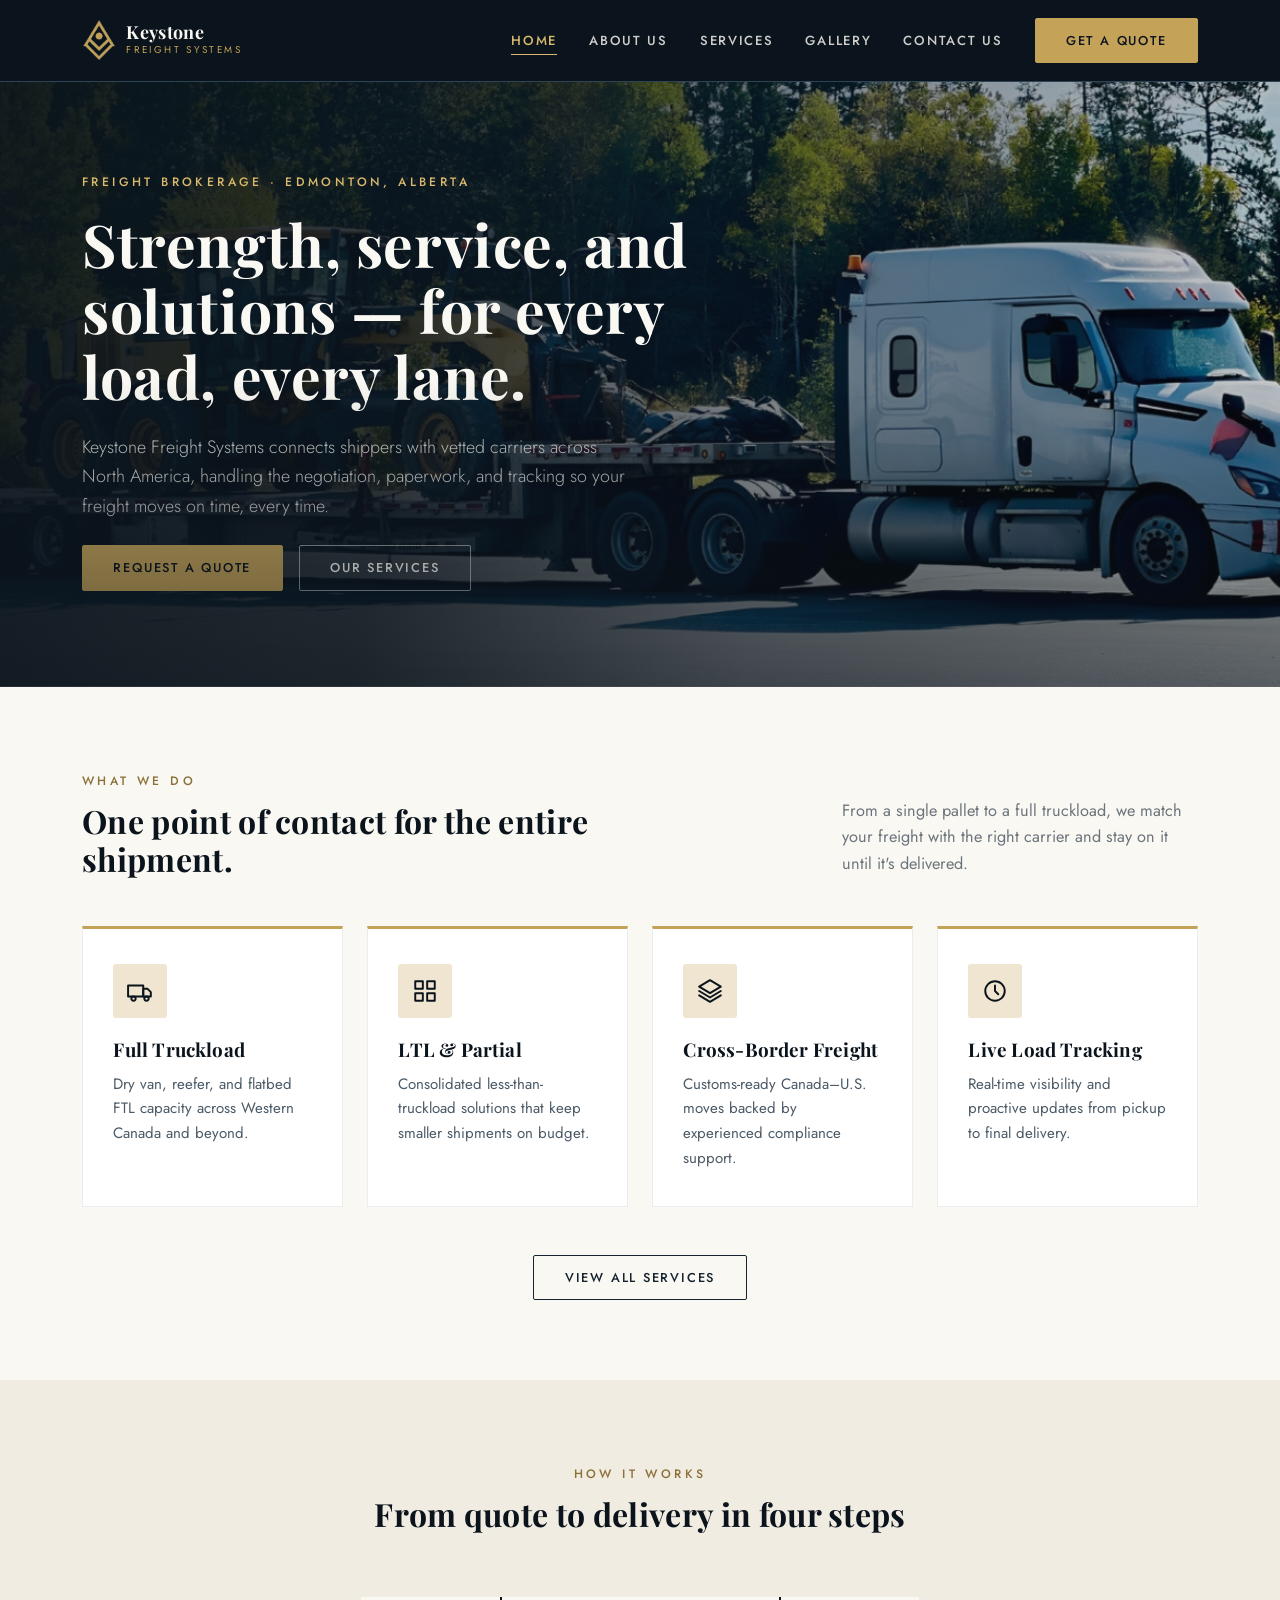
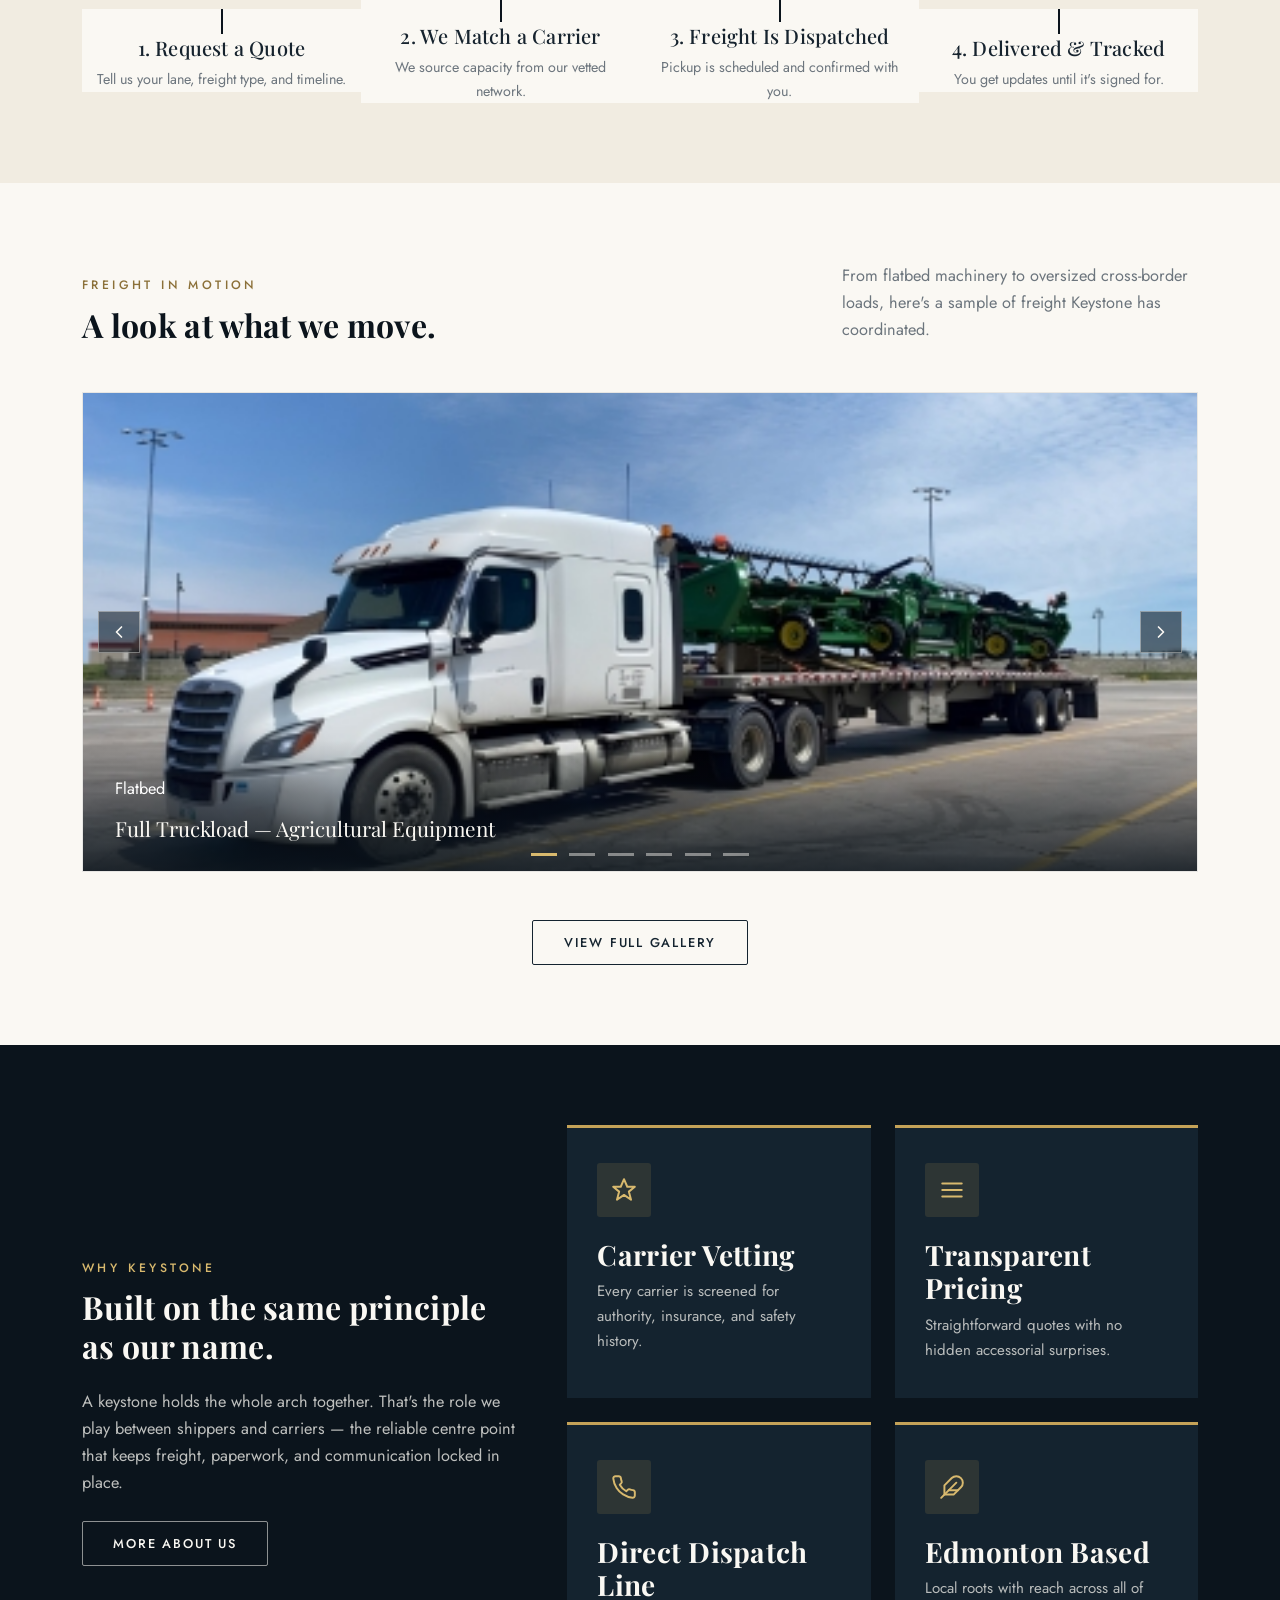
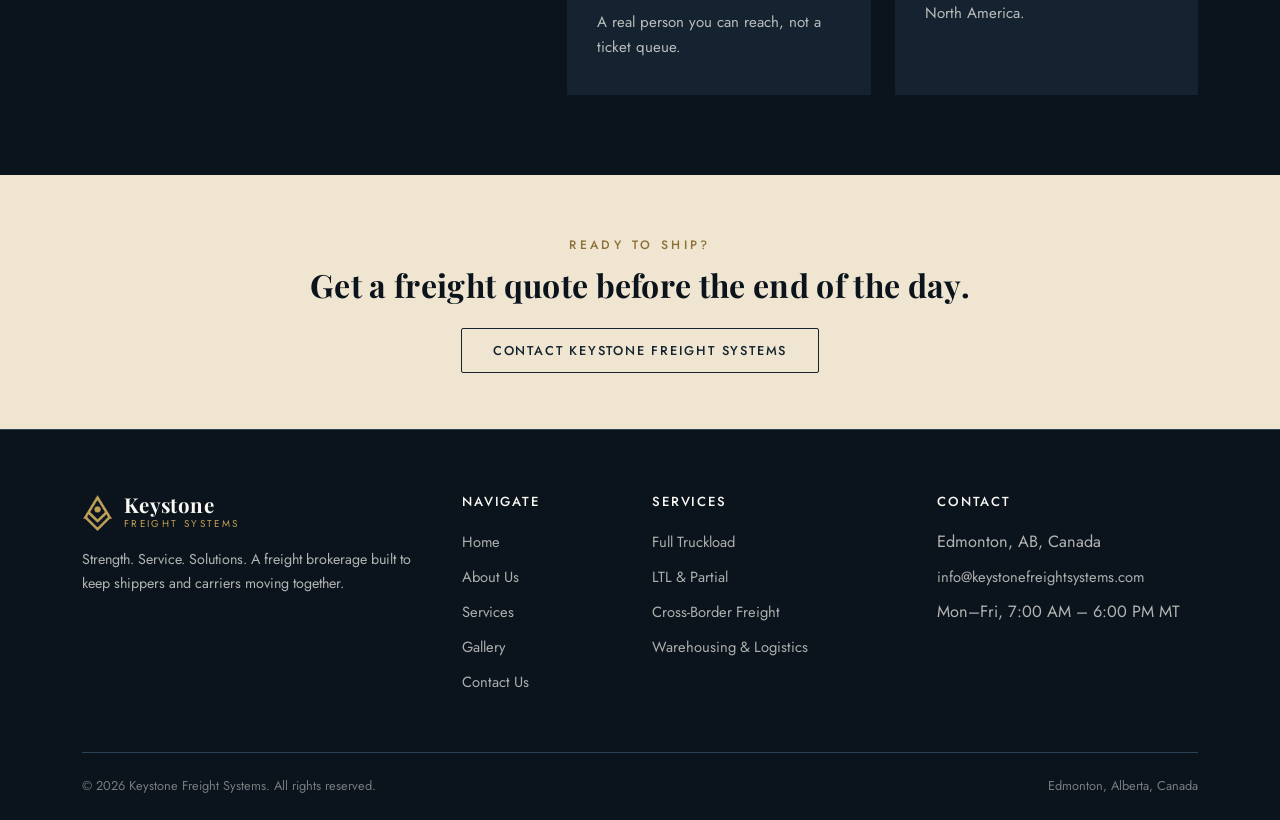
==== index.html @ e7c113f8 "Add files via upload" ====
<!DOCTYPE html>
<html lang="en">
<head>
<meta charset="UTF-8">
<meta name="viewport" content="width=device-width, initial-scale=1.0">
<title>Keystone Freight Systems | Freight Brokerage — Edmonton, AB</title>
<meta name="description" content="Keystone Freight Systems is a full-service freight brokerage based in Edmonton, AB — strength, service, and solutions for shippers and carriers across North America.">
<link rel="icon" type="image/png" href="assets/logo-mark.png">
<link rel="preconnect" href="https://fonts.googleapis.com">
<link href="https://fonts.googleapis.com/css2?family=Playfair+Display:wght@600;700;800&family=Jost:wght@400;500;600&display=swap" rel="stylesheet">
<link href="https://cdn.jsdelivr.net/npm/bootstrap@5.3.3/dist/css/bootstrap.min.css" rel="stylesheet">
<link href="css/style.css" rel="stylesheet">
</head>
<body>

<!-- NAVBAR -->
<nav class="navbar navbar-expand-lg kfs-navbar fixed-top">
  <div class="container">
    <a class="navbar-brand" href="index.html">
      <img src="assets/logo-mark.png" alt="Keystone Freight Systems logo">
      <span>
        <span class="kfs-brand-word d-block">Keystone</span>
        <span class="kfs-brand-sub">Freight Systems</span>
      </span>
    </a>
    <button class="navbar-toggler" type="button" data-bs-toggle="collapse" data-bs-target="#kfsNav" aria-controls="kfsNav" aria-expanded="false" aria-label="Toggle navigation">
      <span class="navbar-toggler-icon"></span>
    </button>
    <div class="collapse navbar-collapse" id="kfsNav">
      <ul class="navbar-nav ms-auto align-items-lg-center">
        <li class="nav-item"><a class="nav-link active" href="index.html">Home</a></li>
        <li class="nav-item"><a class="nav-link" href="about.html">About Us</a></li>
        <li class="nav-item"><a class="nav-link" href="services.html">Services</a></li>
        <li class="nav-item"><a class="nav-link" href="gallery.html">Gallery</a></li>
        <li class="nav-item"><a class="nav-link" href="contact.html">Contact Us</a></li>
        <li class="nav-item ms-lg-3 mt-3 mt-lg-0">
          <a class="btn btn-gold btn-sm" href="contact.html">Get A Quote</a>
        </li>
      </ul>
    </div>
  </div>
</nav>

<!-- HERO -->
<header class="home-hero">
  <div class="container position-relative">
    <div class="row">
      <div class="col-lg-7">
        <span class="eyebrow on-dark">Freight Brokerage · Edmonton, Alberta</span>
        <h1 class="mt-3 mb-4">Strength, service, and solutions&nbsp;— for every load, every lane.</h1>
        <p class="lead mb-4">Keystone Freight Systems connects shippers with vetted carriers across North America, handling the negotiation, paperwork, and tracking so your freight moves on time, every time.</p>
        <div class="d-flex flex-wrap gap-3">
          <a href="contact.html" class="btn btn-gold">Request A Quote</a>
          <a href="services.html" class="btn btn-outline-cream">Our Services</a>
        </div>
      </div>
    </div>
  </div>
</header>

<!-- ROUTE / TRUST STRIP 
<section class="bg-navy section-tight pb-5">
  <div class="container">
    <div class="route-line flex-wrap flex-md-nowrap reveal">
      <div class="route-node">
        <span class="diamond"></span>
        <div class="stat-num">Licensed</div>
        <div class="stat-label">&amp; Bonded Broker</div>
      </div>
      <div class="route-node">
        <span class="diamond"></span>
        <div class="stat-num">24/7</div>
        <div class="stat-label">Dispatch Support</div>
      </div>
      <div class="route-node">
        <span class="diamond"></span>
        <div class="stat-num">Cross-Border</div>
        <div class="stat-label">Canada &amp; U.S. Lanes</div>
      </div>
      <div class="route-node">
        <span class="diamond"></span>
        <div class="stat-num">Vetted</div>
        <div class="stat-label">Carrier Network</div>
      </div>
    </div>
  </div>
</section>

<!-- WHAT WE DO -->
<section>
  <div class="container">
    <div class="row justify-content-between align-items-end mb-5 reveal">
      <div class="col-lg-7">
        <span class="eyebrow">What We Do</span>
        <h2 class="mt-2 mb-0">One point of contact for the entire shipment.</h2>
      </div>
      <div class="col-lg-4 mt-4 mt-lg-0">
        <p class="text-secondary mb-0">From a single pallet to a full truckload, we match your freight with the right carrier and stay on it until it's delivered.</p>
      </div>
    </div>
    <div class="row g-4 reveal">
      <div class="col-md-6 col-lg-3">
        <div class="kfs-card">
          <div class="icon-wrap">
            <svg viewBox="0 0 24 24" fill="none" stroke-width="1.8" stroke-linecap="round" stroke-linejoin="round"><rect x="1" y="7" width="14" height="10"/><path d="M15 10h4l3 3v4h-7z"/><circle cx="6" cy="19" r="2"/><circle cx="18" cy="19" r="2"/></svg>
          </div>
          <h3>Full Truckload</h3>
          <p>Dry van, reefer, and flatbed FTL capacity across Western Canada and beyond.</p>
        </div>
      </div>
      <div class="col-md-6 col-lg-3">
        <div class="kfs-card">
          <div class="icon-wrap">
            <svg viewBox="0 0 24 24" fill="none" stroke-width="1.8" stroke-linecap="round" stroke-linejoin="round"><rect x="3" y="3" width="7" height="7"/><rect x="14" y="3" width="7" height="7"/><rect x="3" y="14" width="7" height="7"/><rect x="14" y="14" width="7" height="7"/></svg>
          </div>
          <h3>LTL &amp; Partial</h3>
          <p>Consolidated less-than-truckload solutions that keep smaller shipments on budget.</p>
        </div>
      </div>
      <div class="col-md-6 col-lg-3">
        <div class="kfs-card">
          <div class="icon-wrap">
            <svg viewBox="0 0 24 24" fill="none" stroke-width="1.8" stroke-linecap="round" stroke-linejoin="round"><path d="M12 2 L2 8 L12 14 L22 8 Z"/><path d="M2 16 L12 22 L22 16"/><path d="M2 12 L12 18 L22 12"/></svg>
          </div>
          <h3>Cross-Border Freight</h3>
          <p>Customs-ready Canada–U.S. moves backed by experienced compliance support.</p>
        </div>
      </div>
      <div class="col-md-6 col-lg-3">
        <div class="kfs-card">
          <div class="icon-wrap">
            <svg viewBox="0 0 24 24" fill="none" stroke-width="1.8" stroke-linecap="round" stroke-linejoin="round"><circle cx="12" cy="12" r="9"/><path d="M12 7v5l3 3"/></svg>
          </div>
          <h3>Live Load Tracking</h3>
          <p>Real-time visibility and proactive updates from pickup to final delivery.</p>
        </div>
      </div>
    </div>
    <div class="text-center mt-5">
      <a href="services.html" class="btn btn-outline-navy">View All Services</a>
    </div>
  </div>
</section>

<!-- HOW IT WORKS -->
<section class="bg-cream-dim">
  <div class="container">
    <div class="text-center mb-5 reveal">
      <span class="eyebrow">How It Works</span>
      <h2 class="mt-2">From quote to delivery in four steps</h2>
    </div>
    <div class="row g-5 g-lg-3 text-center route-line reveal">
      <div class="col-md-3 route-node">
        <span class="diamond"></span>
        <h3 class="h5">1. Request a Quote</h3>
        <p class="text-secondary small mb-0">Tell us your lane, freight type, and timeline.</p>
      </div>
      <div class="col-md-3 route-node">
        <span class="diamond"></span>
        <h3 class="h5">2. We Match a Carrier</h3>
        <p class="text-secondary small mb-0">We source capacity from our vetted network.</p>
      </div>
      <div class="col-md-3 route-node">
        <span class="diamond"></span>
        <h3 class="h5">3. Freight Is Dispatched</h3>
        <p class="text-secondary small mb-0">Pickup is scheduled and confirmed with you.</p>
      </div>
      <div class="col-md-3 route-node">
        <span class="diamond"></span>
        <h3 class="h5">4. Delivered &amp; Tracked</h3>
        <p class="text-secondary small mb-0">You get updates until it's signed for.</p>
      </div>
    </div>
  </div>
</section>

<!-- FREIGHT IN MOTION (GALLERY SLIDER) -->
<section>
  <div class="container">
    <div class="row justify-content-between align-items-end mb-5 reveal">
      <div class="col-lg-7">
        <span class="eyebrow">Freight In Motion</span>
        <h2 class="mt-2 mb-0">A look at what we move.</h2>
      </div>
      <div class="col-lg-4 mt-4 mt-lg-0">
        <p class="text-secondary mb-0">From flatbed machinery to oversized cross-border loads, here's a sample of freight Keystone has coordinated.</p>
      </div>
    </div>

    <div id="homeSlider" class="carousel slide carousel-fade kfs-slider reveal" data-bs-ride="carousel" data-bs-touch="true">
      <div class="carousel-inner">
        <div class="carousel-item active">
          <img src="assets/gallery/1.jpg" alt="Flatbed truck hauling agricultural equipment on a clear day">
          <div class="carousel-caption">
            <span class="tile-badge">Flatbed</span>
            <p>Full Truckload — Agricultural Equipment</p>
          </div>
        </div>
        <div class="carousel-item">
          <img src="assets/gallery/3.jpg" alt="Flatbed truck hauling wrapped specialized equipment">
          <div class="carousel-caption">
            <span class="tile-badge">Flatbed</span>
            <p>Flatbed — Specialized Equipment</p>
          </div>
        </div>
        <div class="carousel-item">
          <img src="assets/gallery/5.jpg" alt="Truck hauling an oversized wrapped load marked Over Size Load in the snow">
          <div class="carousel-caption">
            <span class="tile-badge">Oversized</span>
            <p>Oversized Load — Winter Transport</p>
          </div>
        </div>
        <div class="carousel-item">
          <img src="assets/gallery/6.jpg" alt="Truck hauling an oversized wrapped load at dusk on an icy road">
          <div class="carousel-caption">
            <span class="tile-badge">Oversized</span>
            <p>Oversized Load — Cross-Border Route</p>
          </div>
        </div>
        <div class="carousel-item">
          <img src="assets/gallery/7.jpg" alt="Truck hauling a wrapped load at night">
          <div class="carousel-caption">
            <span class="tile-badge">Night</span>
            <p>Night Delivery — Time-Critical Freight</p>
          </div>
        </div>
        <div class="carousel-item">
          <img src="assets/gallery/9.jpg" alt="Truck hauling an oversized wrapped load on a snowy highway at dusk">
          <div class="carousel-caption">
            <span class="tile-badge">Oversized</span>
            <p>Oversized Load — Highway Transport</p>
          </div>
        </div>
      </div>
      <button class="carousel-control-prev" type="button" data-bs-target="#homeSlider" data-bs-slide="prev">
        <span class="kfs-slider-arrow" aria-hidden="true"><svg viewBox="0 0 24 24" fill="none" stroke-width="2" stroke-linecap="round" stroke-linejoin="round"><path d="M15 18l-6-6 6-6"/></svg></span>
        <span class="visually-hidden">Previous</span>
      </button>
      <button class="carousel-control-next" type="button" data-bs-target="#homeSlider" data-bs-slide="next">
        <span class="kfs-slider-arrow" aria-hidden="true"><svg viewBox="0 0 24 24" fill="none" stroke-width="2" stroke-linecap="round" stroke-linejoin="round"><path d="M9 18l6-6-6-6"/></svg></span>
        <span class="visually-hidden">Next</span>
      </button>
      <div class="carousel-indicators">
        <button type="button" data-bs-target="#homeSlider" data-bs-slide-to="0" class="active" aria-current="true" aria-label="Slide 1"></button>
        <button type="button" data-bs-target="#homeSlider" data-bs-slide-to="1" aria-label="Slide 2"></button>
        <button type="button" data-bs-target="#homeSlider" data-bs-slide-to="2" aria-label="Slide 3"></button>
        <button type="button" data-bs-target="#homeSlider" data-bs-slide-to="3" aria-label="Slide 4"></button>
        <button type="button" data-bs-target="#homeSlider" data-bs-slide-to="4" aria-label="Slide 5"></button>
        <button type="button" data-bs-target="#homeSlider" data-bs-slide-to="5" aria-label="Slide 6"></button>
      </div>
    </div>

    <div class="text-center mt-5">
      <a href="gallery.html" class="btn btn-outline-navy">View Full Gallery</a>
    </div>
  </div>
</section>

<!-- WHY KEYSTONE -->
<section class="bg-navy">
  <div class="container">
    <div class="row align-items-center g-5">
      <div class="col-lg-5 reveal">
        <span class="eyebrow on-dark">Why Keystone</span>
        <h2 class="text-cream mt-2 mb-4">Built on the same principle as our name.</h2>
        <p style="color: rgba(250,248,243,0.75);">A keystone holds the whole arch together. That's the role we play between shippers and carriers — the reliable centre point that keeps freight, paperwork, and communication locked in place.</p>
        <a href="about.html" class="btn btn-outline-cream mt-2">More About Us</a>
      </div>
      <div class="col-lg-7">
        <div class="row g-4 reveal">
          <div class="col-sm-6">
            <div class="kfs-card-dark">
              <div class="icon-wrap"><svg viewBox="0 0 24 24" fill="none" stroke-width="1.8" stroke-linecap="round" stroke-linejoin="round"><path d="M12 2l3 7h7l-5.5 4.5L18.5 21 12 16.5 5.5 21l2-7.5L2 9h7z"/></svg></div>
              <h3>Carrier Vetting</h3>
              <p>Every carrier is screened for authority, insurance, and safety history.</p>
            </div>
          </div>
          <div class="col-sm-6">
            <div class="kfs-card-dark">
              <div class="icon-wrap"><svg viewBox="0 0 24 24" fill="none" stroke-width="1.8" stroke-linecap="round" stroke-linejoin="round"><path d="M3 12h18M3 6h18M3 18h18"/></svg></div>
              <h3>Transparent Pricing</h3>
              <p>Straightforward quotes with no hidden accessorial surprises.</p>
            </div>
          </div>
          <div class="col-sm-6">
            <div class="kfs-card-dark">
              <div class="icon-wrap"><svg viewBox="0 0 24 24" fill="none" stroke-width="1.8" stroke-linecap="round" stroke-linejoin="round"><path d="M22 16.92v3a2 2 0 0 1-2.18 2 19.79 19.79 0 0 1-8.63-3.07 19.5 19.5 0 0 1-6-6 19.79 19.79 0 0 1-3.07-8.67A2 2 0 0 1 4.11 2h3a2 2 0 0 1 2 1.72c.13.96.36 1.9.7 2.81a2 2 0 0 1-.45 2.11L8.09 9.91a16 16 0 0 0 6 6l1.27-1.27a2 2 0 0 1 2.11-.45c.9.34 1.85.57 2.81.7A2 2 0 0 1 22 16.92z"/></svg></div>
              <h3>Direct Dispatch Line</h3>
              <p>A real person you can reach, not a ticket queue.</p>
            </div>
          </div>
          <div class="col-sm-6">
            <div class="kfs-card-dark">
              <div class="icon-wrap"><svg viewBox="0 0 24 24" fill="none" stroke-width="1.8" stroke-linecap="round" stroke-linejoin="round"><path d="M20.24 12.24a6 6 0 0 0-8.49-8.49L5 10.5V19h8.5z"/><path d="M16 8L2 22"/><path d="M17.5 15H9"/></svg></div>
              <h3>Edmonton Based</h3>
              <p>Local roots with reach across all of North America.</p>
            </div>
          </div>
        </div>
      </div>
    </div>
  </div>
</section>

<!-- CTA -->
<section class="section-tight" style="background: var(--gold-tint);">
  <div class="container text-center reveal">
    <span class="eyebrow">Ready To Ship?</span>
    <h2 class="mt-2 mb-4">Get a freight quote before the end of the day.</h2>
    <a href="contact.html" class="btn btn-outline-navy">Contact Keystone Freight Systems</a>
  </div>
</section>

<!-- FOOTER -->
<footer class="kfs-footer">
  <div class="container">
    <div class="row g-4">
      <div class="col-lg-4">
        <div class="footer-brand">
          <img src="assets/logo-mark.png" alt="Keystone Freight Systems logo">
          <div>
            <span class="kfs-brand-word d-block">Keystone</span>
            <span class="kfs-brand-sub">Freight Systems</span>
          </div>
        </div>
        <p class="small">Strength. Service. Solutions. A freight brokerage built to keep shippers and carriers moving together.</p>
      </div>
      <div class="col-6 col-lg-2">
        <h5>Navigate</h5>
        <ul class="list-unstyled d-flex flex-column gap-2">
          <li><a href="index.html">Home</a></li>
          <li><a href="about.html">About Us</a></li>
          <li><a href="services.html">Services</a></li>
          <li><a href="gallery.html">Gallery</a></li>
          <li><a href="contact.html">Contact Us</a></li>
        </ul>
      </div>
      <div class="col-6 col-lg-3">
        <h5>Services</h5>
        <ul class="list-unstyled d-flex flex-column gap-2">
          <li><a href="services.html">Full Truckload</a></li>
          <li><a href="services.html">LTL &amp; Partial</a></li>
          <li><a href="services.html">Cross-Border Freight</a></li>
          <li><a href="services.html">Warehousing &amp; Logistics</a></li>
        </ul>
      </div>
      <div class="col-lg-3">
        <h5>Contact</h5>
        <ul class="list-unstyled d-flex flex-column gap-2">
          <li>Edmonton, AB, Canada</li>
          <li><a href="mailto:info@keystonefreightsystems.com">info@keystonefreightsystems.com</a></li>
          <li>Mon–Fri, 7:00 AM – 6:00 PM MT</li>
        </ul>
      </div>
    </div>
    <div class="footer-bottom d-flex flex-wrap justify-content-between gap-2">
      <span>&copy; 2026 Keystone Freight Systems. All rights reserved.</span>
      <span>Edmonton, Alberta, Canada</span>
    </div>
  </div>
</footer>

<script src="https://cdn.jsdelivr.net/npm/bootstrap@5.3.3/dist/js/bootstrap.bundle.min.js"></script>
<script src="js/main.js"></script>
</body>
</html>
---- css/style.css ----
/* ==========================================================================
   Keystone Freight Systems — Brand Stylesheet
   Palette pulled directly from logo artwork:
   Navy  #0E1B27 (deep) / #16283A (surface) / #1F3347 (raised)
   Gold  #C4A258 (core) / #E9DCC3 (tint) / #8B7038 (shade)
   Cream #FAF8F3 (page background)
   ========================================================================== */

:root{
  --navy-deep:   #0B141C;
  --navy:        #14232F;
  --navy-raised: #1D3040;
  --navy-line:   #2C4356;
  --gold:        #C4A258;
  --gold-bright: #D8B96E;
  --gold-tint:   #EFE5D0;
  --gold-shade:  #8B7038;
  --cream:       #FAF8F3;
  --cream-dim:   #F1ECE1;
  --ink:         #16232E;
  --ink-soft:    #4B5A66;
  --white:       #FFFFFF;

  --font-display: 'Playfair Display', Georgia, serif;
  --font-sans: 'Jost', 'Segoe UI', sans-serif;
}

html{ scroll-behavior:smooth; }

body{
  font-family: var(--font-sans);
  color: var(--ink);
  background: var(--cream);
  font-size: 1.02rem;
  line-height: 1.65;
}

h1,h2,h3,h4, .display-font{
  font-family: var(--font-display);
  color: var(--navy-deep);
  font-weight: 700;
  letter-spacing: 0.01em;
}

.eyebrow{
  font-family: var(--font-sans);
  text-transform: uppercase;
  letter-spacing: 0.28em;
  font-size: 0.76rem;
  font-weight: 500;
  color: var(--gold-shade);
}
.eyebrow.on-dark{ color: var(--gold-bright); }

a{ color: var(--navy); text-decoration:none; }
a:hover{ color: var(--gold-shade); }

::selection{ background: var(--gold-tint); color: var(--navy-deep); }

/* ---------------- Page transition ---------------- */
body{
  animation: kfs-page-in .45s ease both;
}
body.is-leaving{
  opacity: 0;
  transition: opacity .28s ease;
}
@keyframes kfs-page-in{
  from{ opacity:0; }
  to{ opacity:1; }
}
@media (prefers-reduced-motion: reduce){
  body{ animation:none; }
  body.is-leaving{ opacity:1; transition:none; }
}

/* Focus visibility */
a:focus-visible, button:focus-visible, .btn:focus-visible, input:focus-visible, textarea:focus-visible, select:focus-visible{
  outline: 2px solid var(--gold);
  outline-offset: 3px;
}

/* ---------------- Buttons ---------------- */
.btn{ border-radius: 2px; padding: 0.75rem 1.9rem; font-family: var(--font-sans);
  text-transform: uppercase; letter-spacing: 0.14em; font-size: 0.8rem; font-weight: 500;
  transition: all .25s ease; border-width: 1.5px; }

.btn-gold{ background: var(--gold); border-color: var(--gold); color: var(--navy-deep); }
.btn-gold:hover{ background: var(--gold-bright); border-color: var(--gold-bright); color: var(--navy-deep); }

.btn-outline-cream{ background: transparent; border-color: rgba(250,248,243,0.55); color: var(--cream); }
.btn-outline-cream:hover{ background: var(--cream); border-color: var(--cream); color: var(--navy-deep); }

.btn-outline-navy{ background: transparent; border-color: var(--navy); color: var(--navy); }
.btn-outline-navy:hover{ background: var(--navy); border-color: var(--navy); color: var(--cream); }

/* ---------------- Navbar ---------------- */
.kfs-navbar{
  background: var(--navy-deep);
  padding: 0.9rem 0;
  border-bottom: 1px solid var(--navy-line);
}
.kfs-navbar .navbar-brand{ display:flex; align-items:center; gap: 0.65rem; }
.kfs-navbar .navbar-brand img{ height: 42px; width:auto; }
.kfs-navbar .navbar-brand .kfs-brand-word{ font-size: 1.12rem; }
.kfs-brand-word{ font-family: var(--font-display); color: var(--cream); font-size: 1.28rem;
  line-height: 1.05; font-weight: 700; letter-spacing: 0.02em; }
.kfs-brand-sub{ font-family: var(--font-sans); color: var(--gold); font-size: 0.62rem;
  text-transform: uppercase; letter-spacing: 0.24em; display:block; }

.kfs-navbar .nav-link{
  position: relative;
  color: rgba(250,248,243,0.82);
  font-size: 0.82rem;
  text-transform: uppercase;
  letter-spacing: 0.13em;
  padding: 0.55rem 1rem !important;
  font-weight: 500;
  transition: color .25s ease;
}
.kfs-navbar .nav-link::after{
  content:"";
  position:absolute; left:1rem; right:1rem; bottom:0.3rem;
  height:1px; background: var(--gold-bright);
  transform: scaleX(0); transform-origin: left;
  transition: transform .3s ease;
}
.kfs-navbar .nav-link:hover::after,
.kfs-navbar .nav-link.active::after{ transform: scaleX(1); }
.kfs-navbar .nav-link:hover,
.kfs-navbar .nav-link.active{ color: var(--gold-bright); }
.kfs-navbar .navbar-toggler{ border-color: rgba(250,248,243,0.3); }
.kfs-navbar .navbar-toggler-icon{
  background-image: url("data:image/svg+xml,%3csvg xmlns='http://www.w3.org/2000/svg' viewBox='0 0 30 30'%3e%3cpath stroke='rgba(250,248,243,0.85)' stroke-width='2' stroke-linecap='round' stroke-miterlimit='10' d='M4 7h22M4 15h22M4 23h22'/%3e%3c/svg%3e");
}

/* ---------------- Page hero band (inner pages) ---------------- */
.page-hero{
  background: var(--navy-deep);
  position: relative;
  padding: 4.5rem 0 3.5rem;
  overflow: hidden;
}
.page-hero::after{
  content:"";
  position:absolute; inset:0;
  background-image: radial-gradient(circle at 88% 20%, rgba(196,162,88,0.15), transparent 55%);
  pointer-events:none;
}
.page-hero h1{ color: var(--cream); margin-bottom:0.5rem; }
.page-hero p{ color: rgba(250,248,243,0.75); max-width: 640px; }

.page-hero--photo{
  background-image:
    linear-gradient(100deg, rgba(11,20,28,0.94) 0%, rgba(11,20,28,0.8) 40%, rgba(11,20,28,0.4) 75%, rgba(11,20,28,0.2) 100%),
    var(--hero-photo, none);
  background-size: cover;
  background-position: center 55%;
  background-repeat: no-repeat;
}
.page-hero--photo::after{
  background-image: linear-gradient(0deg, rgba(11,20,28,0.5), transparent 55%);
}
@media (max-width: 767.98px){
  .page-hero--photo{
    background-image:
      linear-gradient(180deg, rgba(11,20,28,0.88) 0%, rgba(11,20,28,0.7) 60%, rgba(11,20,28,0.5) 100%),
      var(--hero-photo, none);
  }
}

/* ---------------- Diamond / route motif (signature element) ---------------- */
.kfs-mark{ display:inline-block; }
.kfs-mark svg{ display:block; }

.route-line{
  position: relative;
  display: flex;
  justify-content: space-between;
  align-items: center;
  margin: 0 auto;
}
.route-line::before{
  content:"";
  position:absolute;
  top:50%; left: 4%; right: 4%;
  height: 1px;
  background: repeating-linear-gradient(90deg, var(--gold-shade) 0 8px, transparent 8px 16px);
  transform: translateY(-50%);
  z-index: 0;
}
.route-node{
  position: relative;
  z-index: 1;
  background: var(--cream);
  text-align:center;
  padding: 0 0.75rem;
}
.route-node .diamond{
  width: 18px; height: 18px;
  background: var(--gold);
  transform: rotate(45deg);
  margin: 0 auto 0.9rem;
  border: 1px solid var(--navy-deep);
}
.page-hero .route-node{ background: var(--navy-deep); }

/* Divider using the chevron motif */
.chevron-divider{ display:flex; justify-content:center; margin: 0.5rem 0 2rem; }

/* ---------------- Sections ---------------- */
section{ padding: 5rem 0; }
.section-tight{ padding: 3.5rem 0; }
.bg-navy{ background: var(--navy-deep); }
.bg-navy-raised{ background: var(--navy); }
.bg-cream-dim{ background: var(--cream-dim); }
.text-gold{ color: var(--gold) !important; }
.text-cream{ color: var(--cream) !important; }

/* ---------------- Cards ---------------- */
.kfs-card{
  background: var(--white);
  border: 1px solid rgba(22,35,46,0.08);
  border-top: 3px solid var(--gold);
  padding: 2.2rem 1.9rem;
  height: 100%;
  transition: transform .25s ease, box-shadow .25s ease;
}
.kfs-card:hover{ transform: translateY(-6px); box-shadow: 0 18px 34px rgba(14,27,39,0.1); }
.kfs-card .icon-wrap{
  width: 54px; height: 54px;
  display:flex; align-items:center; justify-content:center;
  background: var(--gold-tint);
  border-radius: 3px;
  margin-bottom: 1.3rem;
}
.kfs-card .icon-wrap svg{ width:26px; height:26px; stroke: var(--navy-deep); }
.kfs-card h3{ font-size: 1.18rem; margin-bottom: 0.6rem; }
.kfs-card p{ color: var(--ink-soft); font-size: 0.94rem; margin-bottom: 0; }
.kfs-card-num{
  position:absolute; top:1.5rem; right:1.7rem;
  font-family: var(--font-display);
  font-size: 1.6rem;
  color: var(--gold-tint);
  font-weight: 700;
}

.kfs-card-photo{ padding:0; overflow:hidden; }
.kfs-card-photo .card-photo{
  aspect-ratio: 16/10;
  overflow: hidden;
}
.kfs-card-photo .card-photo img{
  width:100%; height:100%; object-fit:cover; display:block;
  transition: transform .6s cubic-bezier(.25,.8,.25,1), filter .6s ease;
  filter: saturate(0.96);
}
.kfs-card-photo:hover .card-photo img{ transform: scale(1.08); filter: saturate(1.05); }
.kfs-card-photo .card-body-inner{ padding: 1.8rem 1.9rem 2.2rem; }
.kfs-card-photo .icon-wrap{ margin-top: -3.5rem; position:relative; background: var(--white); box-shadow: 0 8px 20px rgba(14,27,39,0.15); }

.kfs-card-dark{
  background: var(--navy);
  border-top: 3px solid var(--gold);
  padding: 2.2rem 1.9rem;
  height:100%;
  transition: transform .25s ease, box-shadow .25s ease;
}
.kfs-card-dark:hover{ transform: translateY(-6px); box-shadow: 0 18px 34px rgba(0,0,0,0.35); }
.kfs-card-dark h3{ color: var(--cream); }
.kfs-card-dark p{ color: rgba(250,248,243,0.72); font-size:0.94rem; margin-bottom:0; }
.kfs-card-dark .icon-wrap{
  width: 54px; height: 54px;
  display:flex; align-items:center; justify-content:center;
  background: rgba(196,162,88,0.14);
  border-radius: 3px;
  margin-bottom: 1.3rem;
}
.kfs-card-dark .icon-wrap svg{ width:26px; height:26px; stroke: var(--gold-bright); }

/* Stat block */
.stat-num{ font-family: var(--font-display); font-size: 2.6rem; color: var(--gold-bright); font-weight:700; }
.stat-label{ text-transform: uppercase; letter-spacing:0.14em; font-size:0.74rem; color: rgba(250,248,243,0.68); }

/* ---------------- Hero (home) ---------------- */
.home-hero{
  position: relative;
  overflow:hidden;
  padding: 10.5rem 0 6rem;
  background-image:
    linear-gradient(100deg, rgba(11,20,28,0.95) 0%, rgba(11,20,28,0.82) 34%, rgba(11,20,28,0.45) 62%, rgba(11,20,28,0.18) 100%),
    url("../assets/hero-bg.jpg");
  background-size: cover;
  background-position: center 62%;
  background-repeat: no-repeat;
}
.home-hero::after{
  content:"";
  position:absolute; inset:0;
  background-image: linear-gradient(0deg, rgba(11,20,28,0.55), transparent 45%);
  pointer-events:none;
}
@media (max-width: 767.98px){
  .home-hero{
    background-image:
      linear-gradient(180deg, rgba(11,20,28,0.9) 0%, rgba(11,20,28,0.75) 55%, rgba(11,20,28,0.55) 100%),
      url("../assets/hero-bg.jpg");
    background-position: center 70%;
  }
}
.home-hero h1{
  color: var(--cream);
  font-size: clamp(2.4rem, 4.6vw, 3.7rem);
  line-height: 1.12;
}
.home-hero .lead{ color: rgba(250,248,243,0.78); font-size: 1.12rem; max-width: 560px; }

/* ---------------- Gallery ---------------- */
.gallery-filters{
  display:flex; flex-wrap:wrap; gap:0.6rem; justify-content:center;
  margin-bottom: 2.75rem;
}
.gallery-filter{
  background: transparent;
  border: 1px solid rgba(22,35,46,0.18);
  color: var(--ink-soft);
  text-transform: uppercase;
  letter-spacing: 0.12em;
  font-size: 0.74rem;
  font-weight: 500;
  padding: 0.55rem 1.2rem;
  border-radius: 2px;
  transition: all .2s ease;
  cursor: pointer;
}
.gallery-filter:hover{ border-color: var(--gold-shade); color: var(--gold-shade); }
.gallery-filter.is-active{ background: var(--navy-deep); border-color: var(--navy-deep); color: var(--cream); }

.gallery-tile{
  position: relative;
  overflow: hidden;
  aspect-ratio: 4/3;
  background: var(--navy);
  border: 1px solid rgba(22,35,46,0.08);
  display:block;
  width:100%;
  padding:0;
  margin:0;
  appearance:none;
  text-align:left;
  font: inherit;
  cursor: zoom-in;
  transition: opacity .4s ease, transform .4s ease;
}
.gallery-tile.is-hidden{
  display:none;
}
.gallery-tile--wide{ aspect-ratio: 16/10; }
.gallery-tile svg{ width:100%; height:100%; }
.gallery-tile img{
  width:100%; height:100%; object-fit:cover; display:block;
  transition: transform .6s cubic-bezier(.25,.8,.25,1), filter .6s ease;
  filter: saturate(0.96);
}
.gallery-tile:hover img{ transform: scale(1.08); filter: saturate(1.05); }
.gallery-tile .tile-badge{
  position:absolute; top:0.9rem; left:0.9rem;
  background: rgba(11,20,28,0.72);
  color: var(--gold-bright);
  text-transform:uppercase; letter-spacing:0.12em; font-size:0.66rem; font-weight:500;
  padding: 0.32rem 0.7rem;
  border: 1px solid rgba(196,162,88,0.4);
}
.gallery-tile figcaption{
  position:absolute; left:0; right:0; bottom:0;
  padding: 1.1rem 1.1rem 0.9rem;
  background: linear-gradient(0deg, rgba(11,20,28,0.92), rgba(11,20,28,0.15) 75%, transparent);
  color: var(--cream);
  font-size: 0.86rem;
  letter-spacing: 0.04em;
  transform: translateY(6px);
  opacity: 0.92;
  transition: transform .4s ease, opacity .4s ease;
}
.gallery-tile:hover figcaption{ transform: translateY(0); opacity: 1; }
.gallery-tile .zoom-hint{
  position:absolute; inset:0;
  display:flex; align-items:center; justify-content:center;
  opacity:0; transition: opacity .3s ease;
  background: rgba(11,20,28,0.15);
}
.gallery-tile:hover .zoom-hint{ opacity:1; }
.gallery-tile .zoom-hint svg{
  width:38px; height:38px; padding:9px;
  background: rgba(11,20,28,0.65);
  border: 1px solid rgba(250,248,243,0.5);
  stroke: var(--cream);
}

.on-road-tile{
  display:block; overflow:hidden;
  aspect-ratio: 4/3;
  border: 1px solid rgba(22,35,46,0.08);
}
.on-road-tile img{
  width:100%; height:100%; object-fit:cover; display:block;
  transition: transform .6s cubic-bezier(.25,.8,.25,1), filter .6s ease;
  filter: saturate(0.96);
}
.on-road-tile:hover img{ transform: scale(1.08); filter: saturate(1.05); }

/* Lightbox modal */
#galleryLightbox .modal-content{ background: transparent; border:0; }
#galleryLightbox .modal-body{ padding:0; text-align:center; }
#galleryLightbox img{
  max-width:100%; max-height:78vh; width:auto; margin:0 auto;
  border: 1px solid rgba(196,162,88,0.35);
}
#galleryLightbox figcaption{
  color: var(--cream);
  margin-top: 1rem;
  font-size: 0.92rem;
  letter-spacing: 0.04em;
}
#galleryLightbox .btn-close{
  filter: invert(1) grayscale(1) brightness(2);
  opacity: 0.85;
  position:absolute; top:-2.4rem; right:0;
}
#galleryLightbox .modal-dialog{ max-width: min(90vw, 980px); }

/* ---------------- Forms ---------------- */
.form-control, .form-select{
  border-radius: 2px;
  border: 1px solid #D8D2C4;
  padding: 0.72rem 0.9rem;
  font-size: 0.95rem;
}
.form-control:focus, .form-select:focus{
  border-color: var(--gold);
  box-shadow: 0 0 0 0.15rem rgba(196,162,88,0.25);
}
label{ font-size: 0.82rem; text-transform: uppercase; letter-spacing: 0.08em; color: var(--ink-soft); margin-bottom: 0.35rem; }
.req{ color: var(--gold-shade); }

/* ---------------- Footer ---------------- */
.kfs-footer{ background: var(--navy-deep); color: rgba(250,248,243,0.7); padding: 4rem 0 1.5rem; border-top: 1px solid var(--navy-line); }
.kfs-footer h5{ color: var(--cream); font-family: var(--font-sans); text-transform:uppercase; letter-spacing:0.14em; font-size:0.82rem; margin-bottom:1.2rem; }
.kfs-footer a{ color: rgba(250,248,243,0.68); font-size:0.92rem; }
.kfs-footer a:hover{ color: var(--gold-bright); }
.kfs-footer .footer-brand{ display:flex; align-items:center; gap:0.7rem; margin-bottom:1rem; }
.kfs-footer .footer-brand img{ height:38px; }
.kfs-footer p.small-note{ font-size:0.82rem; color: rgba(250,248,243,0.5); }
.footer-bottom{ border-top: 1px solid var(--navy-line); margin-top: 2.5rem; padding-top: 1.4rem; font-size: 0.8rem; color: rgba(250,248,243,0.45); }
.social-dot{
  width: 36px; height:36px; border:1px solid rgba(250,248,243,0.25);
  display:flex; align-items:center; justify-content:center; border-radius:50%;
  transition: all .2s ease;
}
.social-dot:hover{ border-color: var(--gold); background: rgba(196,162,88,0.12); }
.social-dot svg{ width:16px; height:16px; stroke: var(--cream); }

/* ---------------- Scroll reveal ---------------- */
.reveal{
  opacity: 0;
  transform: translateY(22px);
  transition: opacity .7s ease, transform .7s ease;
  transition-delay: calc(var(--reveal-i, 0) * 80ms);
}
.reveal.is-visible{ opacity: 1; transform: translateY(0); }
@media (prefers-reduced-motion: reduce){
  .reveal{ opacity:1; transform:none; transition:none; }
}

/* ---------------- Home slider ---------------- */
.kfs-slider{
  overflow: hidden;
  border: 1px solid rgba(22,35,46,0.08);
}
.kfs-slider .carousel-item{
  aspect-ratio: 21/9;
}
.kfs-slider .carousel-item img{
  width:100%; height:100%; object-fit:cover; display:block;
}
.kfs-slider .carousel-caption{
  left:0; right:0; bottom:0; text-align:left;
  padding: 2.2rem 2rem 1.6rem;
  background: linear-gradient(0deg, rgba(11,20,28,0.85), transparent);
}
.kfs-slider .carousel-caption p{
  font-family: var(--font-display);
  font-size: 1.3rem;
  color: var(--cream);
  margin: 0.5rem 0 0;
}
.kfs-slider .tile-badge{
  position:static;
  display:inline-block;
}
.kfs-slider .carousel-control-prev,
.kfs-slider .carousel-control-next{ width: 4.5rem; opacity: 1; }
.kfs-slider-arrow{
  display:inline-flex; align-items:center; justify-content:center;
  width: 42px; height: 42px;
  background: rgba(11,20,28,0.55);
  border: 1px solid rgba(250,248,243,0.4);
  transition: background .2s ease, border-color .2s ease;
}
.kfs-slider-arrow svg{ width:20px; height:20px; stroke: var(--cream); }
.kfs-slider .carousel-control-prev:hover .kfs-slider-arrow,
.kfs-slider .carousel-control-next:hover .kfs-slider-arrow{
  background: rgba(196,162,88,0.85); border-color: var(--gold-bright);
}
.kfs-slider .carousel-indicators{ margin-bottom: 0.9rem; gap: 0.4rem; }
.kfs-slider .carousel-indicators button{
  width: 26px; height: 3px; border-radius: 0;
  background-color: rgba(250,248,243,0.45);
  border: none; opacity:1;
  transition: background-color .25s ease;
}
.kfs-slider .carousel-indicators button.active{ background-color: var(--gold-bright); }
@media (max-width: 767.98px){
  .kfs-slider .carousel-item{ aspect-ratio: 4/3; }
  .kfs-slider .carousel-caption p{ font-size: 1.05rem; }
}

/* ---------------- Misc ---------------- */
.hr-gold{ width:56px; height:2px; background: var(--gold); border:none; margin: 1.1rem 0 1.6rem; }
.hr-gold.center{ margin-left:auto; margin-right:auto; }

.badge-outline{
  border: 1px solid var(--gold-shade);
  color: var(--gold-shade);
  text-transform: uppercase;
  letter-spacing: 0.1em;
  font-size: 0.7rem;
  padding: 0.35rem 0.8rem;
  font-weight: 500;
}

@media (max-width: 767.98px){
  .route-line{ flex-direction: column; gap: 2rem; }
  .route-line::before{ top:0; bottom:0; left:50%; right:auto; width:1px; height:100%;
    background: repeating-linear-gradient(180deg, var(--gold-shade) 0 8px, transparent 8px 16px); }
  .home-hero .watermark{ opacity:0.06; }
}
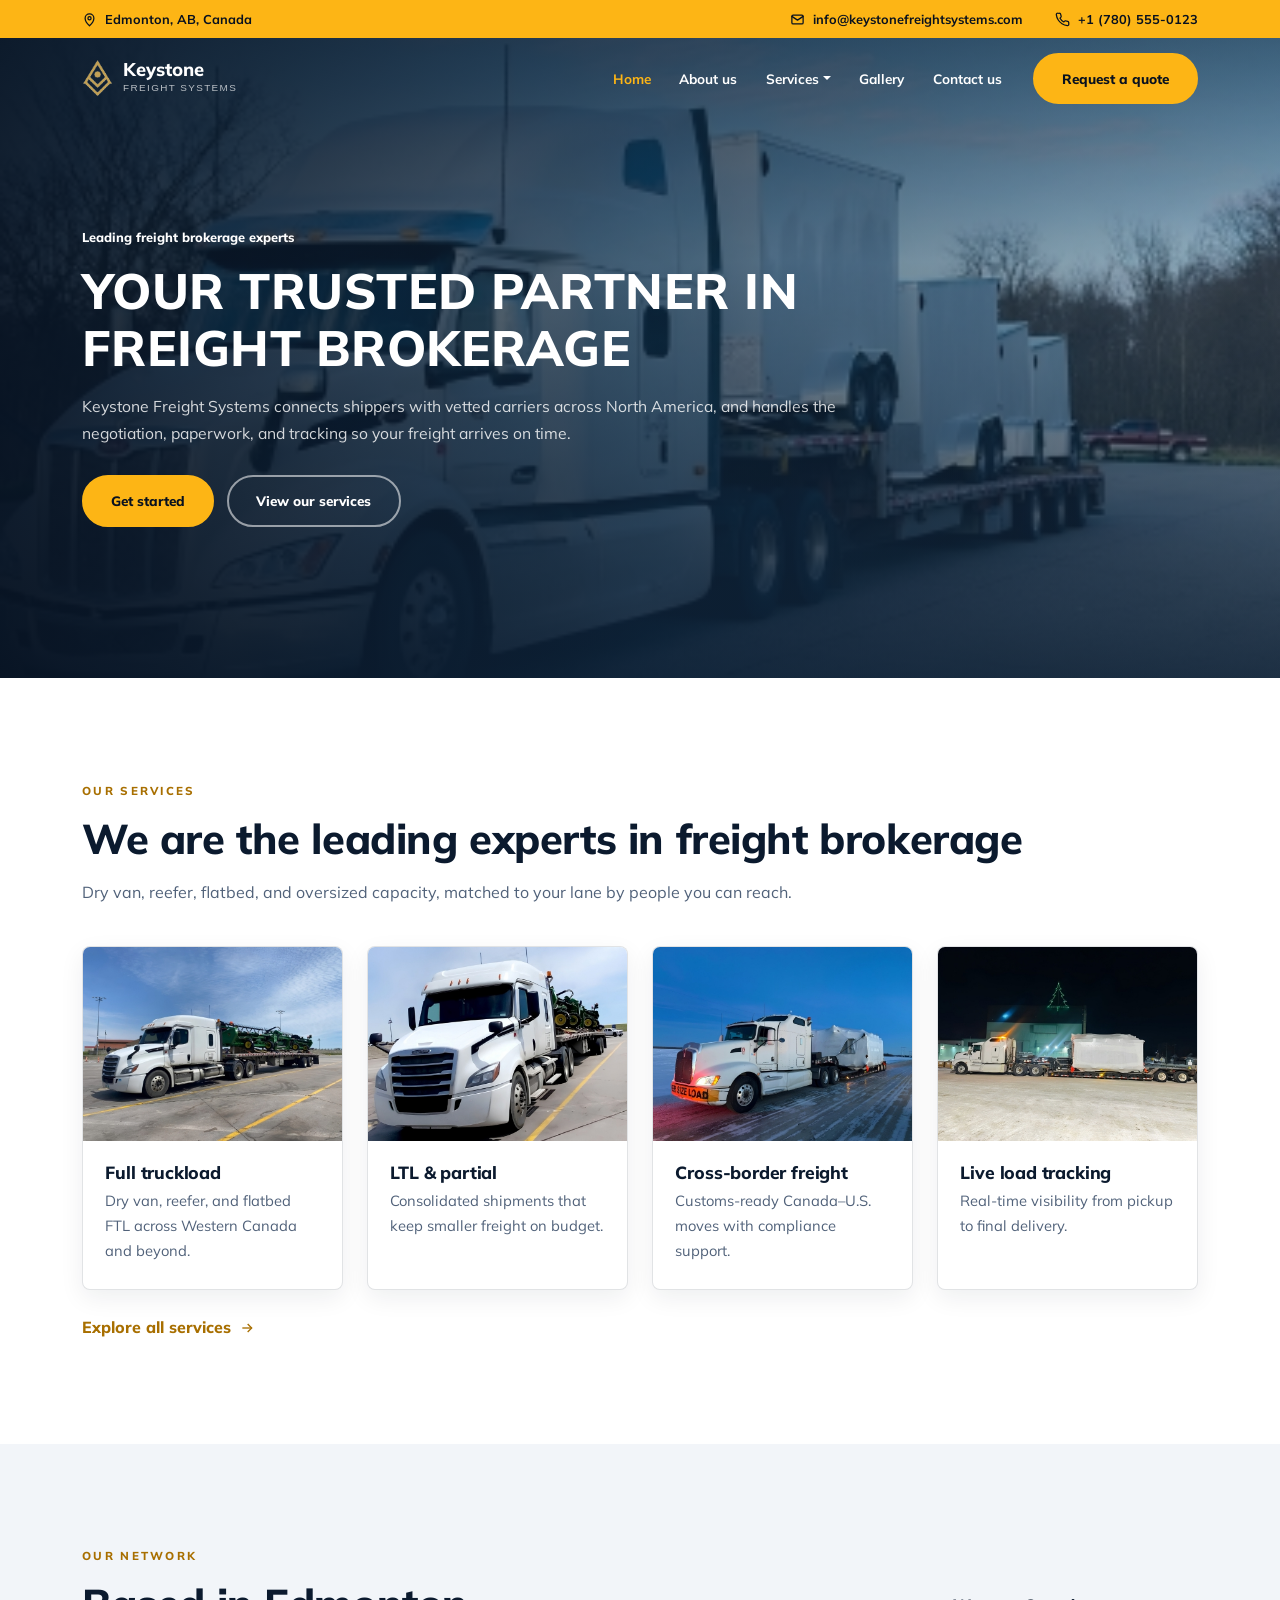
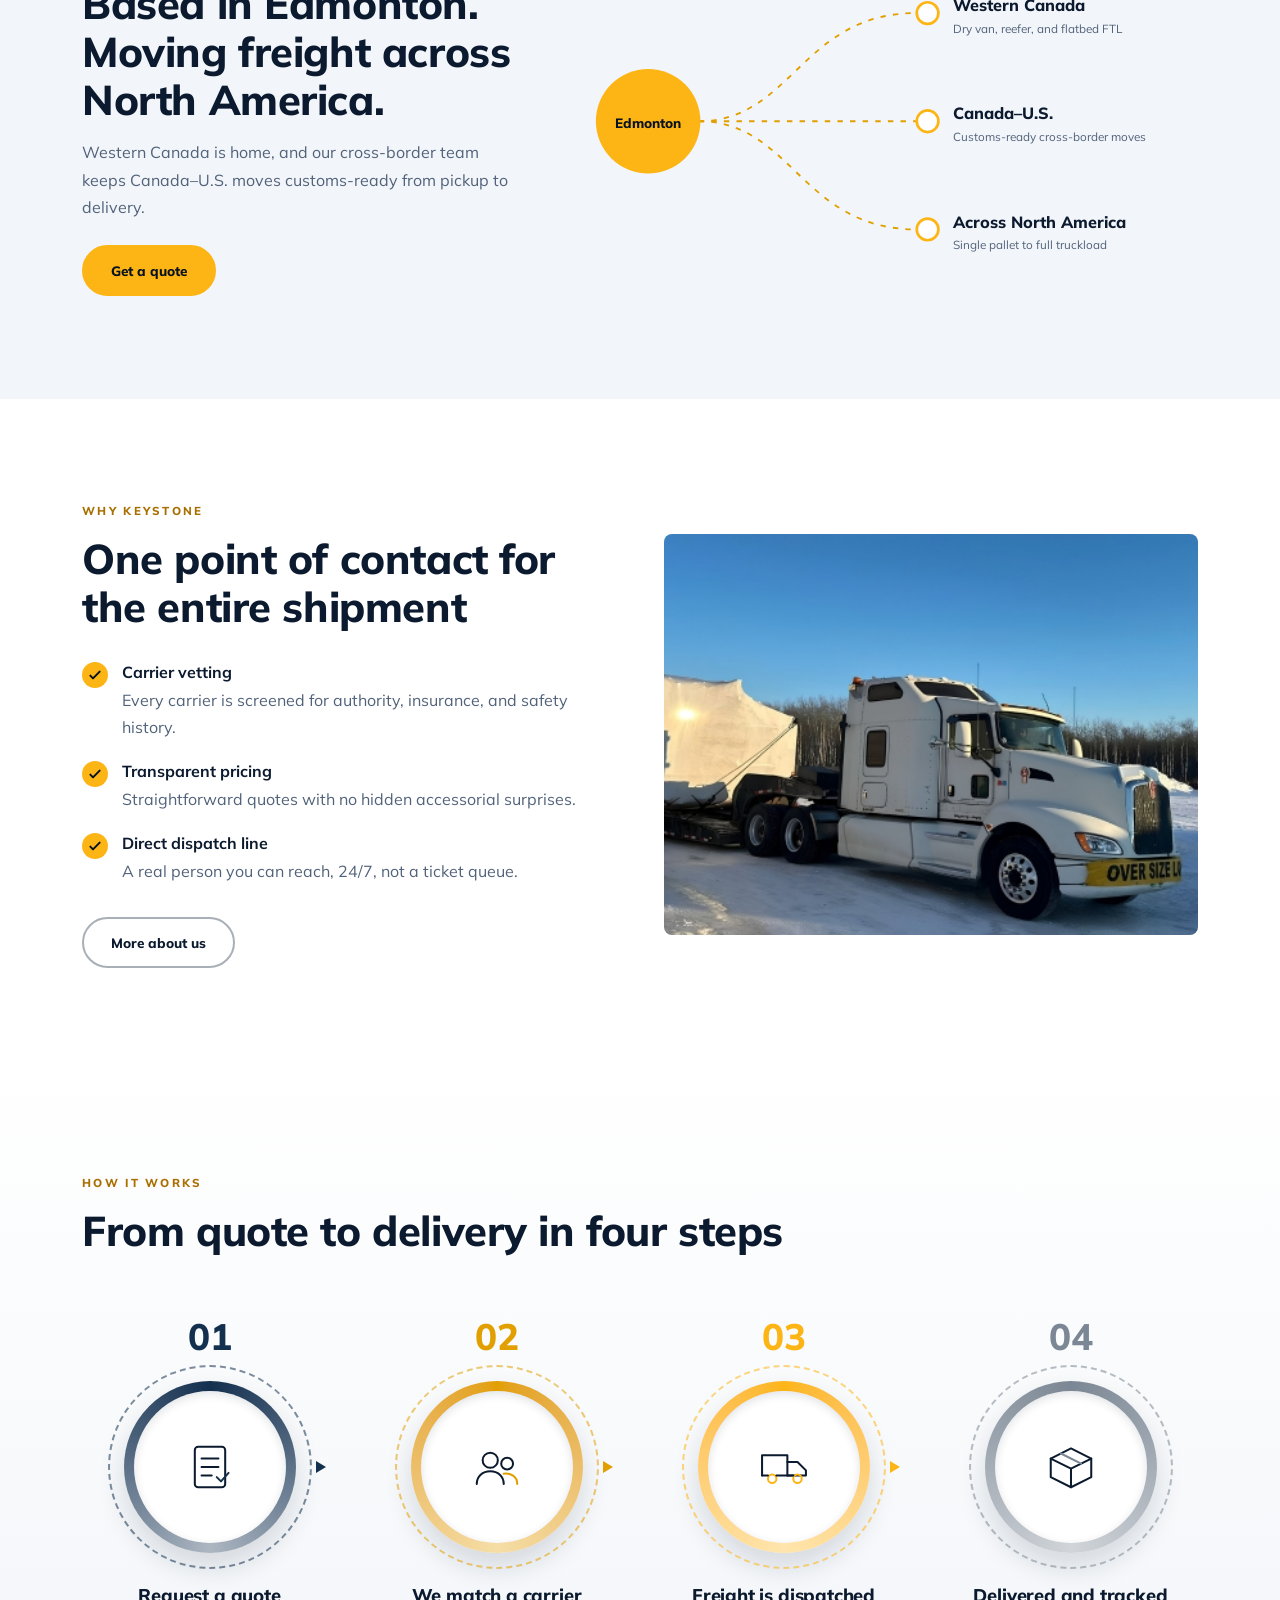
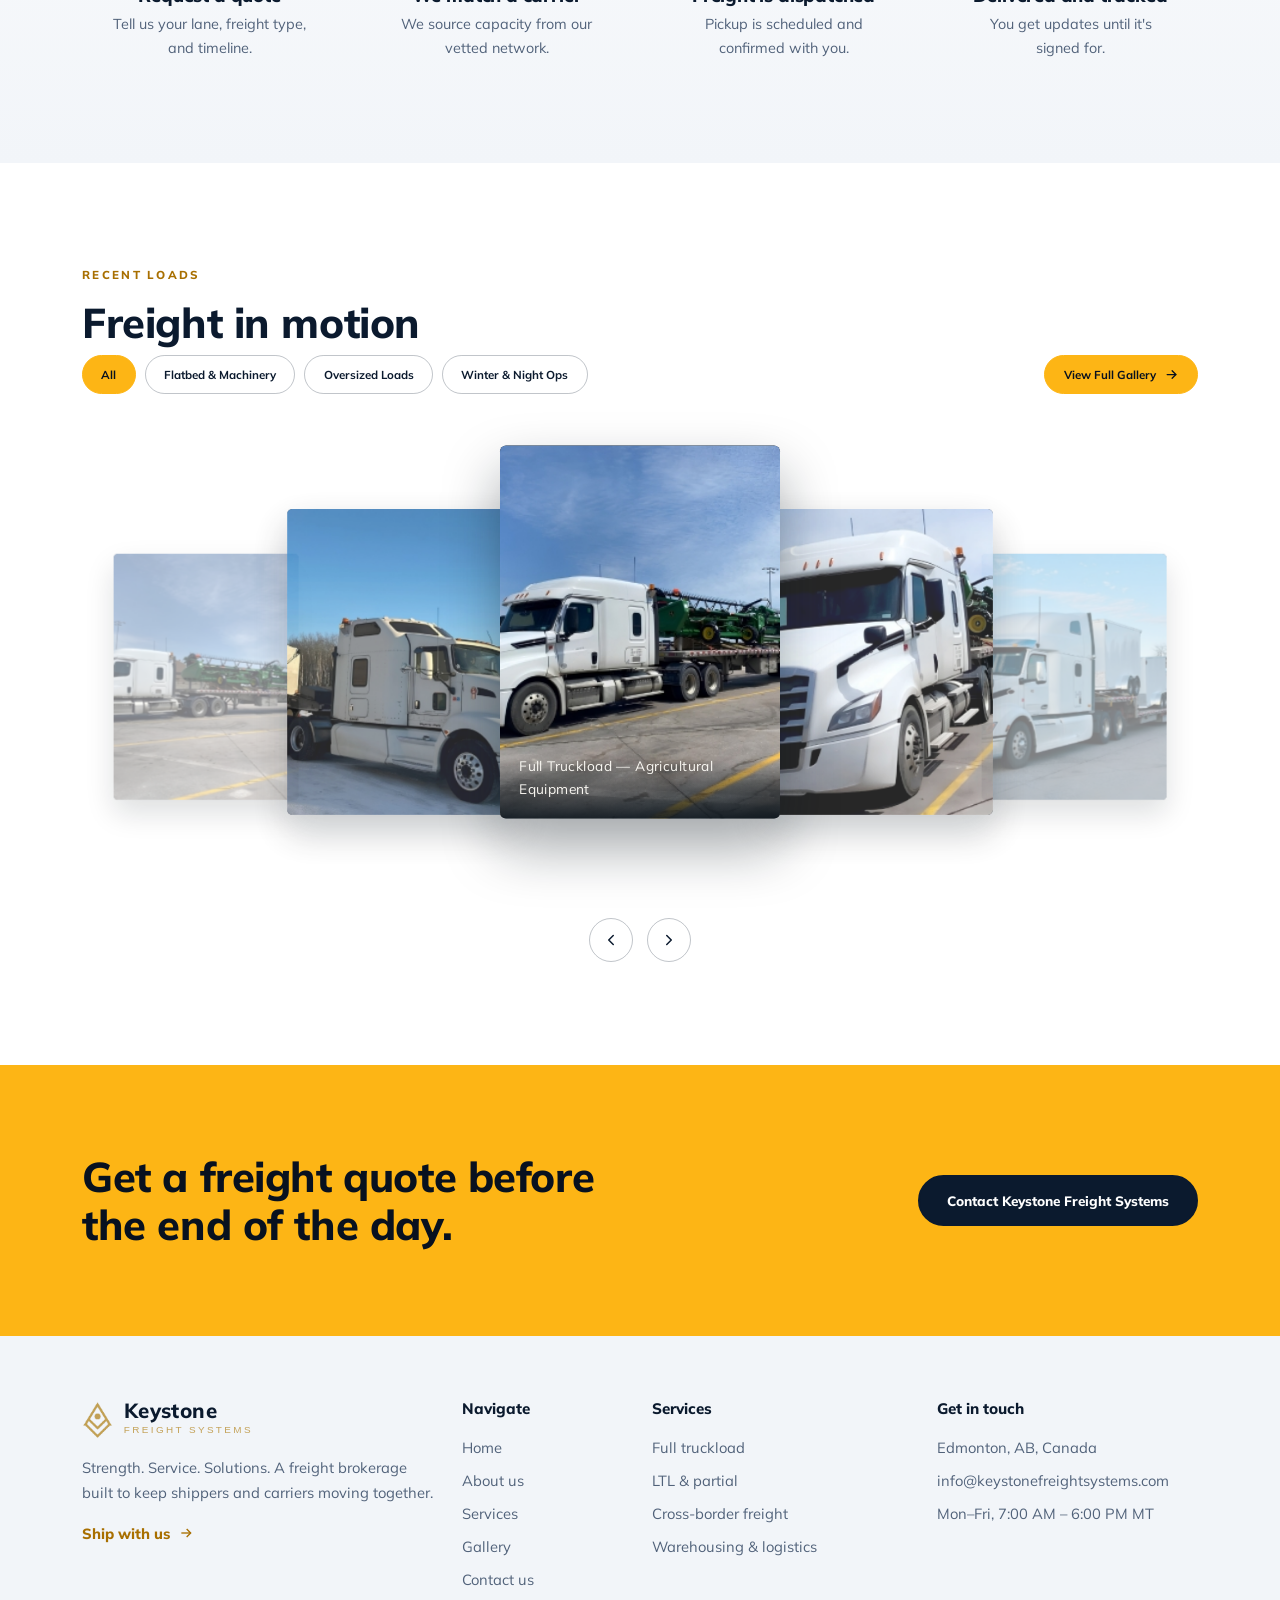
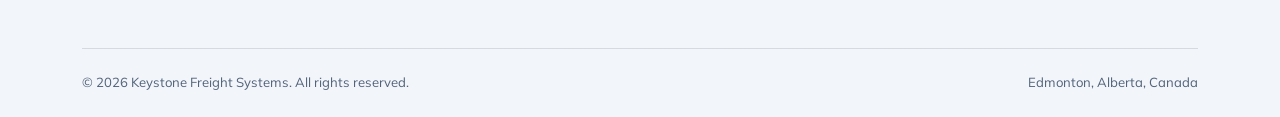
==== commit 2665241c: "Add files via upload" ====
--- a/index.html
+++ b/index.html
@@ -7,345 +7,256 @@
 <meta name="description" content="Keystone Freight Systems is a full-service freight brokerage based in Edmonton, AB — strength, service, and solutions for shippers and carriers across North America.">
 <link rel="icon" type="image/png" href="assets/logo-mark.png">
 <link rel="preconnect" href="https://fonts.googleapis.com">
-<link href="https://fonts.googleapis.com/css2?family=Playfair+Display:wght@600;700;800&family=Jost:wght@400;500;600&display=swap" rel="stylesheet">
+<link rel="preconnect" href="https://fonts.gstatic.com" crossorigin>
+<link href="https://fonts.googleapis.com/css2?family=Mulish:wght@400;600;700;800&display=swap" rel="stylesheet">
 <link href="https://cdn.jsdelivr.net/npm/bootstrap@5.3.3/dist/css/bootstrap.min.css" rel="stylesheet">
-<link href="css/style.css" rel="stylesheet">
+<link href="assets/css/style.css" rel="stylesheet">
 </head>
-<body>
-
-<!-- NAVBAR -->
-<nav class="navbar navbar-expand-lg kfs-navbar fixed-top">
+<body class="ud-home">
+
+<div class="ud-topbar">
+  <div class="container ud-topbar-inner">
+    <span class="ud-topbar-item ud-topbar-addr"><svg viewBox="0 0 24 24" aria-hidden="true"><path d="M12 22s7-6.2 7-12a7 7 0 1 0-14 0c0 5.8 7 12 7 12z"/><circle cx="12" cy="10" r="2.5"/></svg>Edmonton, AB, Canada</span>
+    <a class="ud-topbar-item" href="mailto:info@keystonefreightsystems.com"><svg viewBox="0 0 24 24" aria-hidden="true"><rect x="3" y="5" width="18" height="14" rx="2"/><path d="M3 7l9 6 9-6"/></svg>info@keystonefreightsystems.com</a>
+    <a class="ud-topbar-item" href="tel:+17805550123"><svg viewBox="0 0 24 24" aria-hidden="true"><path d="M22 16.9v3a2 2 0 0 1-2.2 2 19.8 19.8 0 0 1-8.6-3.1 19.5 19.5 0 0 1-6-6A19.8 19.8 0 0 1 2.1 4.2 2 2 0 0 1 4.1 2h3a2 2 0 0 1 2 1.7c.1 1 .4 1.9.7 2.8a2 2 0 0 1-.5 2.1L8 9.9a16 16 0 0 0 6 6l1.3-1.3a2 2 0 0 1 2.1-.4c.9.3 1.8.6 2.8.7a2 2 0 0 1 1.7 2z"/></svg>+1 (780) 555-0123</a>
+  </div>
+</div>
+
+<nav class="navbar navbar-expand-lg ud-nav" data-bs-theme="light" aria-label="Main">
   <div class="container">
     <a class="navbar-brand" href="index.html">
-      <img src="assets/logo-mark.png" alt="Keystone Freight Systems logo">
-      <span>
-        <span class="kfs-brand-word d-block">Keystone</span>
-        <span class="kfs-brand-sub">Freight Systems</span>
-      </span>
+      <img src="assets/img/logo-mark.png" alt="Keystone Freight Systems logo">
+      <span><span class="kfs-brand-word d-block">Keystone</span><span class="kfs-brand-sub">Freight Systems</span></span>
     </a>
-    <button class="navbar-toggler" type="button" data-bs-toggle="collapse" data-bs-target="#kfsNav" aria-controls="kfsNav" aria-expanded="false" aria-label="Toggle navigation">
-      <span class="navbar-toggler-icon"></span>
-    </button>
+    <button class="navbar-toggler" type="button" data-bs-toggle="collapse" data-bs-target="#kfsNav" aria-controls="kfsNav" aria-expanded="false" aria-label="Toggle navigation"><span class="navbar-toggler-icon"></span></button>
     <div class="collapse navbar-collapse" id="kfsNav">
       <ul class="navbar-nav ms-auto align-items-lg-center">
-        <li class="nav-item"><a class="nav-link active" href="index.html">Home</a></li>
-        <li class="nav-item"><a class="nav-link" href="about.html">About Us</a></li>
-        <li class="nav-item"><a class="nav-link" href="services.html">Services</a></li>
+        <li class="nav-item"><a class="nav-link active" href="index.html" aria-current="page">Home</a></li>
+        <li class="nav-item"><a class="nav-link" href="about.html">About us</a></li>
+        <li class="nav-item dropdown">
+          <a class="nav-link dropdown-toggle" href="services.html" role="button" data-bs-toggle="dropdown" aria-expanded="false">Services</a>
+          <ul class="dropdown-menu">
+            <li><a class="dropdown-item" href="services.html">All services</a></li>
+            <li><a class="dropdown-item" href="services.html">Full truckload</a></li>
+            <li><a class="dropdown-item" href="services.html">LTL &amp; partial</a></li>
+            <li><a class="dropdown-item" href="services.html">Cross-border freight</a></li>
+            <li><a class="dropdown-item" href="services.html">Live load tracking</a></li>
+          </ul>
+        </li>
         <li class="nav-item"><a class="nav-link" href="gallery.html">Gallery</a></li>
-        <li class="nav-item"><a class="nav-link" href="contact.html">Contact Us</a></li>
-        <li class="nav-item ms-lg-3 mt-3 mt-lg-0">
-          <a class="btn btn-gold btn-sm" href="contact.html">Get A Quote</a>
-        </li>
+        <li class="nav-item"><a class="nav-link" href="contact.html">Contact us</a></li>
+        <li class="nav-item ms-lg-3 mt-3 mt-lg-0"><a class="ud-btn" href="contact.html">Request a quote</a></li>
       </ul>
     </div>
   </div>
 </nav>
 
-<!-- HERO -->
-<header class="home-hero">
-  <div class="container position-relative">
-    <div class="row">
+<main>
+
+<header class="ud-hero">
+  <video class="ud-hero-video" autoplay muted loop playsinline preload="auto" poster="assets/img/gallery/3.jpg" aria-hidden="true">
+    <source src="assets/video/hero-video.mp4" type="video/mp4">
+  </video>
+  <div class="container ud-hero-body">
+    <span class="ud-hero-kicker">Leading freight brokerage experts</span>
+    <h1>Your trusted partner in freight brokerage</h1>
+    <p>Keystone Freight Systems connects shippers with vetted carriers across North America, and handles the negotiation, paperwork, and tracking so your freight arrives on time.</p>
+    <div class="ud-hero-actions">
+      <a href="contact.html" class="ud-btn">Get started</a>
+      <a href="services.html" class="ud-btn ud-btn--ghost">View our services</a>
+    </div>
+  </div>
+</header>
+
+<section class="ud-section ud-services">
+  <div class="container">
+    <span class="ud-eyebrow">Our services</span>
+    <h2>We are the leading experts in freight brokerage</h2>
+    <p class="ud-lead">Dry van, reefer, flatbed, and oversized capacity, matched to your lane by people you can reach.</p>
+    <div class="row g-4 mt-2">
+      <div class="col-md-6 col-lg-3"><article class="ud-card"><img src="assets/img/gallery/1.jpg" alt="Flatbed truck hauling agricultural equipment"><div><h3>Full truckload</h3><p>Dry van, reefer, and flatbed FTL across Western Canada and beyond.</p></div></article></div>
+      <div class="col-md-6 col-lg-3"><article class="ud-card"><img src="assets/img/gallery/2.jpg" alt="Truck loaded with machinery"><div><h3>LTL &amp; partial</h3><p>Consolidated shipments that keep smaller freight on budget.</p></div></article></div>
+      <div class="col-md-6 col-lg-3"><article class="ud-card"><img src="assets/img/gallery/6.jpg" alt="Oversized load on an icy road at dusk"><div><h3>Cross-border freight</h3><p>Customs-ready Canada–U.S. moves with compliance support.</p></div></article></div>
+      <div class="col-md-6 col-lg-3"><article class="ud-card"><img src="assets/img/gallery/7.jpg" alt="Truck hauling a wrapped load at night"><div><h3>Live load tracking</h3><p>Real-time visibility from pickup to final delivery.</p></div></article></div>
+    </div>
+    <a href="services.html" class="ud-link mt-4">Explore all services <svg viewBox="0 0 24 24"><path d="M5 12h14"/><path d="M13 6l6 6-6 6"/></svg></a>
+  </div>
+</section>
+
+<section class="ud-section ud-coverage">
+  <div class="container">
+    <div class="row align-items-center g-5">
+      <div class="col-lg-5">
+        <span class="ud-eyebrow">Our network</span>
+        <h2>Based in Edmonton. Moving freight across North America.</h2>
+        <p class="ud-lead mb-4">Western Canada is home, and our cross-border team keeps Canada–U.S. moves customs-ready from pickup to delivery.</p>
+        <a href="contact.html" class="ud-btn">Get a quote</a>
+      </div>
       <div class="col-lg-7">
-        <span class="eyebrow on-dark">Freight Brokerage · Edmonton, Alberta</span>
-        <h1 class="mt-3 mb-4">Strength, service, and solutions&nbsp;— for every load, every lane.</h1>
-        <p class="lead mb-4">Keystone Freight Systems connects shippers with vetted carriers across North America, handling the negotiation, paperwork, and tracking so your freight moves on time, every time.</p>
-        <div class="d-flex flex-wrap gap-3">
-          <a href="contact.html" class="btn btn-gold">Request A Quote</a>
-          <a href="services.html" class="btn btn-outline-cream">Our Services</a>
-        </div>
-      </div>
-    </div>
-  </div>
-</header>
-
-<!-- ROUTE / TRUST STRIP 
-<section class="bg-navy section-tight pb-5">
-  <div class="container">
-    <div class="route-line flex-wrap flex-md-nowrap reveal">
-      <div class="route-node">
-        <span class="diamond"></span>
-        <div class="stat-num">Licensed</div>
-        <div class="stat-label">&amp; Bonded Broker</div>
-      </div>
-      <div class="route-node">
-        <span class="diamond"></span>
-        <div class="stat-num">24/7</div>
-        <div class="stat-label">Dispatch Support</div>
-      </div>
-      <div class="route-node">
-        <span class="diamond"></span>
-        <div class="stat-num">Cross-Border</div>
-        <div class="stat-label">Canada &amp; U.S. Lanes</div>
-      </div>
-      <div class="route-node">
-        <span class="diamond"></span>
-        <div class="stat-num">Vetted</div>
-        <div class="stat-label">Carrier Network</div>
-      </div>
-    </div>
-  </div>
-</section>
-
-<!-- WHAT WE DO -->
-<section>
-  <div class="container">
-    <div class="row justify-content-between align-items-end mb-5 reveal">
-      <div class="col-lg-7">
-        <span class="eyebrow">What We Do</span>
-        <h2 class="mt-2 mb-0">One point of contact for the entire shipment.</h2>
-      </div>
-      <div class="col-lg-4 mt-4 mt-lg-0">
-        <p class="text-secondary mb-0">From a single pallet to a full truckload, we match your freight with the right carrier and stay on it until it's delivered.</p>
-      </div>
-    </div>
-    <div class="row g-4 reveal">
-      <div class="col-md-6 col-lg-3">
-        <div class="kfs-card">
-          <div class="icon-wrap">
-            <svg viewBox="0 0 24 24" fill="none" stroke-width="1.8" stroke-linecap="round" stroke-linejoin="round"><rect x="1" y="7" width="14" height="10"/><path d="M15 10h4l3 3v4h-7z"/><circle cx="6" cy="19" r="2"/><circle cx="18" cy="19" r="2"/></svg>
-          </div>
-          <h3>Full Truckload</h3>
-          <p>Dry van, reefer, and flatbed FTL capacity across Western Canada and beyond.</p>
-        </div>
-      </div>
-      <div class="col-md-6 col-lg-3">
-        <div class="kfs-card">
-          <div class="icon-wrap">
-            <svg viewBox="0 0 24 24" fill="none" stroke-width="1.8" stroke-linecap="round" stroke-linejoin="round"><rect x="3" y="3" width="7" height="7"/><rect x="14" y="3" width="7" height="7"/><rect x="3" y="14" width="7" height="7"/><rect x="14" y="14" width="7" height="7"/></svg>
-          </div>
-          <h3>LTL &amp; Partial</h3>
-          <p>Consolidated less-than-truckload solutions that keep smaller shipments on budget.</p>
-        </div>
-      </div>
-      <div class="col-md-6 col-lg-3">
-        <div class="kfs-card">
-          <div class="icon-wrap">
-            <svg viewBox="0 0 24 24" fill="none" stroke-width="1.8" stroke-linecap="round" stroke-linejoin="round"><path d="M12 2 L2 8 L12 14 L22 8 Z"/><path d="M2 16 L12 22 L22 16"/><path d="M2 12 L12 18 L22 12"/></svg>
-          </div>
-          <h3>Cross-Border Freight</h3>
-          <p>Customs-ready Canada–U.S. moves backed by experienced compliance support.</p>
-        </div>
-      </div>
-      <div class="col-md-6 col-lg-3">
-        <div class="kfs-card">
-          <div class="icon-wrap">
-            <svg viewBox="0 0 24 24" fill="none" stroke-width="1.8" stroke-linecap="round" stroke-linejoin="round"><circle cx="12" cy="12" r="9"/><path d="M12 7v5l3 3"/></svg>
-          </div>
-          <h3>Live Load Tracking</h3>
-          <p>Real-time visibility and proactive updates from pickup to final delivery.</p>
-        </div>
-      </div>
-    </div>
-    <div class="text-center mt-5">
-      <a href="services.html" class="btn btn-outline-navy">View All Services</a>
-    </div>
-  </div>
-</section>
-
-<!-- HOW IT WORKS -->
-<section class="bg-cream-dim">
-  <div class="container">
-    <div class="text-center mb-5 reveal">
-      <span class="eyebrow">How It Works</span>
-      <h2 class="mt-2">From quote to delivery in four steps</h2>
-    </div>
-    <div class="row g-5 g-lg-3 text-center route-line reveal">
-      <div class="col-md-3 route-node">
-        <span class="diamond"></span>
-        <h3 class="h5">1. Request a Quote</h3>
-        <p class="text-secondary small mb-0">Tell us your lane, freight type, and timeline.</p>
-      </div>
-      <div class="col-md-3 route-node">
-        <span class="diamond"></span>
-        <h3 class="h5">2. We Match a Carrier</h3>
-        <p class="text-secondary small mb-0">We source capacity from our vetted network.</p>
-      </div>
-      <div class="col-md-3 route-node">
-        <span class="diamond"></span>
-        <h3 class="h5">3. Freight Is Dispatched</h3>
-        <p class="text-secondary small mb-0">Pickup is scheduled and confirmed with you.</p>
-      </div>
-      <div class="col-md-3 route-node">
-        <span class="diamond"></span>
-        <h3 class="h5">4. Delivered &amp; Tracked</h3>
-        <p class="text-secondary small mb-0">You get updates until it's signed for.</p>
-      </div>
-    </div>
-  </div>
-</section>
-
-<!-- FREIGHT IN MOTION (GALLERY SLIDER) -->
-<section>
-  <div class="container">
-    <div class="row justify-content-between align-items-end mb-5 reveal">
-      <div class="col-lg-7">
-        <span class="eyebrow">Freight In Motion</span>
-        <h2 class="mt-2 mb-0">A look at what we move.</h2>
-      </div>
-      <div class="col-lg-4 mt-4 mt-lg-0">
-        <p class="text-secondary mb-0">From flatbed machinery to oversized cross-border loads, here's a sample of freight Keystone has coordinated.</p>
-      </div>
-    </div>
-
-    <div id="homeSlider" class="carousel slide carousel-fade kfs-slider reveal" data-bs-ride="carousel" data-bs-touch="true">
-      <div class="carousel-inner">
-        <div class="carousel-item active">
-          <img src="assets/gallery/1.jpg" alt="Flatbed truck hauling agricultural equipment on a clear day">
-          <div class="carousel-caption">
-            <span class="tile-badge">Flatbed</span>
-            <p>Full Truckload — Agricultural Equipment</p>
-          </div>
-        </div>
-        <div class="carousel-item">
-          <img src="assets/gallery/3.jpg" alt="Flatbed truck hauling wrapped specialized equipment">
-          <div class="carousel-caption">
-            <span class="tile-badge">Flatbed</span>
-            <p>Flatbed — Specialized Equipment</p>
-          </div>
-        </div>
-        <div class="carousel-item">
-          <img src="assets/gallery/5.jpg" alt="Truck hauling an oversized wrapped load marked Over Size Load in the snow">
-          <div class="carousel-caption">
-            <span class="tile-badge">Oversized</span>
-            <p>Oversized Load — Winter Transport</p>
-          </div>
-        </div>
-        <div class="carousel-item">
-          <img src="assets/gallery/6.jpg" alt="Truck hauling an oversized wrapped load at dusk on an icy road">
-          <div class="carousel-caption">
-            <span class="tile-badge">Oversized</span>
-            <p>Oversized Load — Cross-Border Route</p>
-          </div>
-        </div>
-        <div class="carousel-item">
-          <img src="assets/gallery/7.jpg" alt="Truck hauling a wrapped load at night">
-          <div class="carousel-caption">
-            <span class="tile-badge">Night</span>
-            <p>Night Delivery — Time-Critical Freight</p>
-          </div>
-        </div>
-        <div class="carousel-item">
-          <img src="assets/gallery/9.jpg" alt="Truck hauling an oversized wrapped load on a snowy highway at dusk">
-          <div class="carousel-caption">
-            <span class="tile-badge">Oversized</span>
-            <p>Oversized Load — Highway Transport</p>
-          </div>
-        </div>
-      </div>
-      <button class="carousel-control-prev" type="button" data-bs-target="#homeSlider" data-bs-slide="prev">
-        <span class="kfs-slider-arrow" aria-hidden="true"><svg viewBox="0 0 24 24" fill="none" stroke-width="2" stroke-linecap="round" stroke-linejoin="round"><path d="M15 18l-6-6 6-6"/></svg></span>
-        <span class="visually-hidden">Previous</span>
+        <svg class="ud-lanes-svg" viewBox="0 0 700 360" role="img" aria-label="Diagram of freight lanes leaving Edmonton for Western Canada, the U.S., and the rest of North America">
+          <path class="route" d="M146 180 C 250 180, 260 60, 388 60"/>
+          <path class="route" d="M146 180 L 388 180"/>
+          <path class="route" d="M146 180 C 250 180, 260 300, 388 300"/>
+          <circle class="hub" cx="90" cy="180" r="58"/>
+          <text class="hubtext" x="90" y="188" text-anchor="middle">Edmonton</text>
+          <circle class="stop" cx="400" cy="60" r="12"/><circle class="stop" cx="400" cy="180" r="12"/><circle class="stop" cx="400" cy="300" r="12"/>
+          <text class="label" x="428" y="58">Western Canada</text><text class="sub" x="428" y="82">Dry van, reefer, and flatbed FTL</text>
+          <text class="label" x="428" y="178">Canada–U.S.</text><text class="sub" x="428" y="202">Customs-ready cross-border moves</text>
+          <text class="label" x="428" y="298">Across North America</text><text class="sub" x="428" y="322">Single pallet to full truckload</text>
+        </svg>
+      </div>
+    </div>
+  </div>
+</section>
+
+<section class="ud-section ud-why">
+  <div class="container">
+    <div class="row align-items-center g-5">
+      <div class="col-lg-6">
+        <span class="ud-eyebrow">Why Keystone</span>
+        <h2>One point of contact for the entire shipment</h2>
+        <ul class="ud-check">
+          <li><svg viewBox="0 0 24 24" aria-hidden="true"><path d="M5 13l4 4L19 7"/></svg><div><strong>Carrier vetting</strong>Every carrier is screened for authority, insurance, and safety history.</div></li>
+          <li><svg viewBox="0 0 24 24" aria-hidden="true"><path d="M5 13l4 4L19 7"/></svg><div><strong>Transparent pricing</strong>Straightforward quotes with no hidden accessorial surprises.</div></li>
+          <li><svg viewBox="0 0 24 24" aria-hidden="true"><path d="M5 13l4 4L19 7"/></svg><div><strong>Direct dispatch line</strong>A real person you can reach, 24/7, not a ticket queue.</div></li>
+        </ul>
+        <a href="about.html" class="ud-btn ud-btn--ghost">More about us</a>
+      </div>
+      <div class="col-lg-6"><img class="ud-why-img" src="assets/img/gallery/9.jpg" alt="Truck hauling an oversized wrapped load on a snowy highway at dusk"></div>
+    </div>
+  </div>
+</section>
+
+<section class="ud-section ud-steps">
+  <div class="container">
+    <span class="ud-eyebrow">How it works</span>
+    <h2>From quote to delivery in four steps</h2>
+    <ol class="ud-steps-flow">
+      <li style="--c:#13304f"><div class="ud-step-num">01</div><div class="ud-step-ring"><div class="ud-step-ico"><svg viewBox="0 0 64 64" aria-hidden="true"><rect x="14" y="8" width="36" height="48" rx="4"/><path d="M22 22h20M22 32h20M22 42h12"/><path d="M40 44l5 5 9-10" class="ac"/></svg></div></div><h3>Request a quote</h3><p>Tell us your lane, freight type, and timeline.</p></li>
+      <li style="--c:#e29f00"><div class="ud-step-num">02</div><div class="ud-step-ring"><div class="ud-step-ico"><svg viewBox="0 0 64 64" aria-hidden="true"><circle cx="24" cy="24" r="9"/><circle cx="44" cy="28" r="7"/><path d="M8 52c0-9 7-15 16-15s16 6 16 15"/><path d="M40 40c8-1 16 3 16 12" class="ac"/></svg></div></div><h3>We match a carrier</h3><p>We source capacity from our vetted network.</p></li>
+      <li style="--c:#fdb515"><div class="ud-step-num">03</div><div class="ud-step-ring"><div class="ud-step-ico"><svg viewBox="0 0 64 64" aria-hidden="true"><path d="M6 42V18h30v24"/><path d="M36 26h12l10 10v6H36"/><circle cx="18" cy="46" r="5" class="ac"/><circle cx="48" cy="46" r="5" class="ac"/><path d="M6 42h7M23 42h20"/></svg></div></div><h3>Freight is dispatched</h3><p>Pickup is scheduled and confirmed with you.</p></li>
+      <li style="--c:#7b8794"><div class="ud-step-num">04</div><div class="ud-step-ring"><div class="ud-step-ico"><svg viewBox="0 0 64 64" aria-hidden="true"><path d="M8 22l24-12 24 12v22L32 56 8 44z"/><path d="M8 22l24 12 24-12M32 34v22"/><path d="M20 16l24 12" class="ac"/></svg></div></div><h3>Delivered and tracked</h3><p>You get updates until it's signed for.</p></li>
+    </ol>
+  </div>
+</section>
+
+<!-- GALLERY (existing coverflow, unchanged behaviour) -->
+<section class="ud-section ud-gallery">
+  <div class="container">
+    <span class="ud-eyebrow">Recent loads</span>
+    <h2>Freight in motion</h2>
+
+    <div class="coverflow-header reveal">
+      <div class="coverflow-filters" role="group" aria-label="Filter gallery by category">
+        <button type="button" class="coverflow-pill is-active" data-filter="all">All</button>
+        <button type="button" class="coverflow-pill" data-filter="flatbed">Flatbed &amp; Machinery</button>
+        <button type="button" class="coverflow-pill" data-filter="oversized">Oversized Loads</button>
+        <button type="button" class="coverflow-pill" data-filter="winter-night">Winter &amp; Night Ops</button>
+      </div>
+      <a href="gallery.html" class="coverflow-pill coverflow-pill--cta">
+        View Full Gallery
+        <svg viewBox="0 0 24 24" fill="none" stroke-width="2" stroke-linecap="round" stroke-linejoin="round"><path d="M5 12h14"/><path d="M13 6l6 6-6 6"/></svg>
+      </a>
+    </div>
+
+    <div class="coverflow reveal" id="homeCoverflow">
+      <div class="coverflow-track" id="coverflowTrack">
+        <button type="button" class="coverflow-slide" data-category="flatbed">
+          <img src="assets/img/gallery/1.jpg" alt="Flatbed truck hauling agricultural equipment on a clear day">
+          <span class="coverflow-caption">Full Truckload — Agricultural Equipment</span>
+        </button>
+        <button type="button" class="coverflow-slide" data-category="flatbed">
+          <img src="assets/img/gallery/2.jpg" alt="Truck loaded with machinery ready for pickup">
+          <span class="coverflow-caption">Flatbed — Ag Equipment Delivery</span>
+        </button>
+        <button type="button" class="coverflow-slide" data-category="flatbed">
+          <img src="assets/img/gallery/3.jpg" alt="Flatbed truck hauling wrapped specialized equipment">
+          <span class="coverflow-caption">Flatbed — Specialized Equipment</span>
+        </button>
+        <button type="button" class="coverflow-slide" data-category="winter-night">
+          <img src="assets/img/gallery/4.jpg" alt="Truck hauling equipment through winter conditions">
+          <span class="coverflow-caption">Winter Lane — Oversized Equipment</span>
+        </button>
+        <button type="button" class="coverflow-slide" data-category="oversized">
+          <img src="assets/img/gallery/5.jpg" alt="Truck hauling an oversized wrapped load marked Over Size Load in the snow">
+          <span class="coverflow-caption">Oversized Load — Winter Transport</span>
+        </button>
+        <button type="button" class="coverflow-slide" data-category="oversized">
+          <img src="assets/img/gallery/6.jpg" alt="Truck hauling an oversized wrapped load at dusk on an icy road">
+          <span class="coverflow-caption">Oversized Load — Cross-Border Route</span>
+        </button>
+        <button type="button" class="coverflow-slide" data-category="winter-night">
+          <img src="assets/img/gallery/7.jpg" alt="Truck hauling a wrapped load at night">
+          <span class="coverflow-caption">Night Delivery — Time-Critical Freight</span>
+        </button>
+        <button type="button" class="coverflow-slide" data-category="flatbed">
+          <img src="assets/img/gallery/8.jpg" alt="Truck loaded with agricultural machinery in an open lot">
+          <span class="coverflow-caption">Flatbed — Machinery &amp; Equipment</span>
+        </button>
+        <button type="button" class="coverflow-slide" data-category="oversized">
+          <img src="assets/img/gallery/9.jpg" alt="Truck hauling an oversized wrapped load on a snowy highway at dusk">
+          <span class="coverflow-caption">Oversized Load — Highway Transport</span>
+        </button>
+      </div>
+    </div>
+
+    <div class="coverflow-nav">
+      <button type="button" class="coverflow-arrow" id="coverflowPrev" aria-label="Previous photo">
+        <svg viewBox="0 0 24 24" fill="none" stroke-width="2" stroke-linecap="round" stroke-linejoin="round"><path d="M15 18l-6-6 6-6"/></svg>
       </button>
-      <button class="carousel-control-next" type="button" data-bs-target="#homeSlider" data-bs-slide="next">
-        <span class="kfs-slider-arrow" aria-hidden="true"><svg viewBox="0 0 24 24" fill="none" stroke-width="2" stroke-linecap="round" stroke-linejoin="round"><path d="M9 18l6-6-6-6"/></svg></span>
-        <span class="visually-hidden">Next</span>
+      <button type="button" class="coverflow-arrow" id="coverflowNext" aria-label="Next photo">
+        <svg viewBox="0 0 24 24" fill="none" stroke-width="2" stroke-linecap="round" stroke-linejoin="round"><path d="M9 18l6-6-6-6"/></svg>
       </button>
-      <div class="carousel-indicators">
-        <button type="button" data-bs-target="#homeSlider" data-bs-slide-to="0" class="active" aria-current="true" aria-label="Slide 1"></button>
-        <button type="button" data-bs-target="#homeSlider" data-bs-slide-to="1" aria-label="Slide 2"></button>
-        <button type="button" data-bs-target="#homeSlider" data-bs-slide-to="2" aria-label="Slide 3"></button>
-        <button type="button" data-bs-target="#homeSlider" data-bs-slide-to="3" aria-label="Slide 4"></button>
-        <button type="button" data-bs-target="#homeSlider" data-bs-slide-to="4" aria-label="Slide 5"></button>
-        <button type="button" data-bs-target="#homeSlider" data-bs-slide-to="5" aria-label="Slide 6"></button>
-      </div>
-    </div>
-
-    <div class="text-center mt-5">
-      <a href="gallery.html" class="btn btn-outline-navy">View Full Gallery</a>
-    </div>
-  </div>
-</section>
-
-<!-- WHY KEYSTONE -->
-<section class="bg-navy">
-  <div class="container">
-    <div class="row align-items-center g-5">
-      <div class="col-lg-5 reveal">
-        <span class="eyebrow on-dark">Why Keystone</span>
-        <h2 class="text-cream mt-2 mb-4">Built on the same principle as our name.</h2>
-        <p style="color: rgba(250,248,243,0.75);">A keystone holds the whole arch together. That's the role we play between shippers and carriers — the reliable centre point that keeps freight, paperwork, and communication locked in place.</p>
-        <a href="about.html" class="btn btn-outline-cream mt-2">More About Us</a>
-      </div>
-      <div class="col-lg-7">
-        <div class="row g-4 reveal">
-          <div class="col-sm-6">
-            <div class="kfs-card-dark">
-              <div class="icon-wrap"><svg viewBox="0 0 24 24" fill="none" stroke-width="1.8" stroke-linecap="round" stroke-linejoin="round"><path d="M12 2l3 7h7l-5.5 4.5L18.5 21 12 16.5 5.5 21l2-7.5L2 9h7z"/></svg></div>
-              <h3>Carrier Vetting</h3>
-              <p>Every carrier is screened for authority, insurance, and safety history.</p>
-            </div>
-          </div>
-          <div class="col-sm-6">
-            <div class="kfs-card-dark">
-              <div class="icon-wrap"><svg viewBox="0 0 24 24" fill="none" stroke-width="1.8" stroke-linecap="round" stroke-linejoin="round"><path d="M3 12h18M3 6h18M3 18h18"/></svg></div>
-              <h3>Transparent Pricing</h3>
-              <p>Straightforward quotes with no hidden accessorial surprises.</p>
-            </div>
-          </div>
-          <div class="col-sm-6">
-            <div class="kfs-card-dark">
-              <div class="icon-wrap"><svg viewBox="0 0 24 24" fill="none" stroke-width="1.8" stroke-linecap="round" stroke-linejoin="round"><path d="M22 16.92v3a2 2 0 0 1-2.18 2 19.79 19.79 0 0 1-8.63-3.07 19.5 19.5 0 0 1-6-6 19.79 19.79 0 0 1-3.07-8.67A2 2 0 0 1 4.11 2h3a2 2 0 0 1 2 1.72c.13.96.36 1.9.7 2.81a2 2 0 0 1-.45 2.11L8.09 9.91a16 16 0 0 0 6 6l1.27-1.27a2 2 0 0 1 2.11-.45c.9.34 1.85.57 2.81.7A2 2 0 0 1 22 16.92z"/></svg></div>
-              <h3>Direct Dispatch Line</h3>
-              <p>A real person you can reach, not a ticket queue.</p>
-            </div>
-          </div>
-          <div class="col-sm-6">
-            <div class="kfs-card-dark">
-              <div class="icon-wrap"><svg viewBox="0 0 24 24" fill="none" stroke-width="1.8" stroke-linecap="round" stroke-linejoin="round"><path d="M20.24 12.24a6 6 0 0 0-8.49-8.49L5 10.5V19h8.5z"/><path d="M16 8L2 22"/><path d="M17.5 15H9"/></svg></div>
-              <h3>Edmonton Based</h3>
-              <p>Local roots with reach across all of North America.</p>
-            </div>
-          </div>
-        </div>
-      </div>
-    </div>
-  </div>
-</section>
-
-<!-- CTA -->
-<section class="section-tight" style="background: var(--gold-tint);">
-  <div class="container text-center reveal">
-    <span class="eyebrow">Ready To Ship?</span>
-    <h2 class="mt-2 mb-4">Get a freight quote before the end of the day.</h2>
-    <a href="contact.html" class="btn btn-outline-navy">Contact Keystone Freight Systems</a>
-  </div>
-</section>
+    </div>
+  </div>
+</section>
+
+<section class="ud-cta">
+  <div class="container ud-cta-body">
+    <h2>Get a freight quote before the end of the day.</h2>
+    <a href="contact.html" class="ud-btn ud-btn--dark">Contact Keystone Freight Systems</a>
+  </div>
+</section>
+
+</main>
 
 <!-- FOOTER -->
-<footer class="kfs-footer">
+<footer class="ud-footer">
   <div class="container">
     <div class="row g-4">
       <div class="col-lg-4">
         <div class="footer-brand">
-          <img src="assets/logo-mark.png" alt="Keystone Freight Systems logo">
+          <img src="assets/img/logo-mark.png" alt="Keystone Freight Systems logo">
           <div>
             <span class="kfs-brand-word d-block">Keystone</span>
             <span class="kfs-brand-sub">Freight Systems</span>
           </div>
         </div>
-        <p class="small">Strength. Service. Solutions. A freight brokerage built to keep shippers and carriers moving together.</p>
+        <p class="mb-3">Strength. Service. Solutions. A freight brokerage built to keep shippers and carriers moving together.</p>
+        <a href="contact.html" class="ud-link">Ship with us
+          <svg viewBox="0 0 24 24"><path d="M5 12h14"/><path d="M13 6l6 6-6 6"/></svg></a>
       </div>
       <div class="col-6 col-lg-2">
         <h5>Navigate</h5>
         <ul class="list-unstyled d-flex flex-column gap-2">
           <li><a href="index.html">Home</a></li>
-          <li><a href="about.html">About Us</a></li>
+          <li><a href="about.html">About us</a></li>
           <li><a href="services.html">Services</a></li>
           <li><a href="gallery.html">Gallery</a></li>
-          <li><a href="contact.html">Contact Us</a></li>
+          <li><a href="contact.html">Contact us</a></li>
         </ul>
       </div>
       <div class="col-6 col-lg-3">
         <h5>Services</h5>
         <ul class="list-unstyled d-flex flex-column gap-2">
-          <li><a href="services.html">Full Truckload</a></li>
-          <li><a href="services.html">LTL &amp; Partial</a></li>
-          <li><a href="services.html">Cross-Border Freight</a></li>
-          <li><a href="services.html">Warehousing &amp; Logistics</a></li>
+          <li><a href="services.html">Full truckload</a></li>
+          <li><a href="services.html">LTL &amp; partial</a></li>
+          <li><a href="services.html">Cross-border freight</a></li>
+          <li><a href="services.html">Warehousing &amp; logistics</a></li>
         </ul>
       </div>
       <div class="col-lg-3">
-        <h5>Contact</h5>
+        <h5>Get in touch</h5>
         <ul class="list-unstyled d-flex flex-column gap-2">
           <li>Edmonton, AB, Canada</li>
           <li><a href="mailto:info@keystonefreightsystems.com">info@keystonefreightsystems.com</a></li>
@@ -353,7 +264,7 @@
         </ul>
       </div>
     </div>
-    <div class="footer-bottom d-flex flex-wrap justify-content-between gap-2">
+    <div class="ud-footer-bottom">
       <span>&copy; 2026 Keystone Freight Systems. All rights reserved.</span>
       <span>Edmonton, Alberta, Canada</span>
     </div>
@@ -361,6 +272,6 @@
 </footer>
 
 <script src="https://cdn.jsdelivr.net/npm/bootstrap@5.3.3/dist/js/bootstrap.bundle.min.js"></script>
-<script src="js/main.js"></script>
+<script src="assets/js/main.js"></script>
 </body>
 </html>
--- a/assets/css/style.css
+++ b/assets/css/style.css
@@ -0,0 +1,948 @@
+/* ==========================================================================
+   Keystone Freight Systems — Brand Stylesheet
+   Palette pulled directly from logo artwork:
+   Navy  #0E1B27 (deep) / #16283A (surface) / #1F3347 (raised)
+   Gold  #C4A258 (core) / #E9DCC3 (tint) / #8B7038 (shade)
+   Cream #FAF8F3 (page background)
+   ========================================================================== */
+
+:root{
+  --navy-deep:   #0B141C;
+  --navy:        #14232F;
+  --navy-raised: #1D3040;
+  --navy-line:   #2C4356;
+  --gold:        #C4A258;
+  --gold-bright: #D8B96E;
+  --gold-tint:   #EFE5D0;
+  --gold-shade:  #8B7038;
+  --cream:       #FAF8F3;
+  --cream-dim:   #F1ECE1;
+  --ink:         #16232E;
+  --ink-soft:    #4B5A66;
+  --white:       #FFFFFF;
+
+  --font-display: 'Playfair Display', Georgia, serif;
+  --font-sans: 'Jost', 'Segoe UI', sans-serif;
+}
+
+html{ scroll-behavior:smooth; }
+
+body{
+  font-family: var(--font-sans);
+  color: var(--ink);
+  background: var(--cream);
+  font-size: 1.02rem;
+  line-height: 1.65;
+}
+
+h1,h2,h3,h4, .display-font{
+  font-family: var(--font-display);
+  color: var(--navy-deep);
+  font-weight: 700;
+  letter-spacing: 0.01em;
+}
+
+.eyebrow{
+  font-family: var(--font-sans);
+  text-transform: uppercase;
+  letter-spacing: 0.28em;
+  font-size: 0.76rem;
+  font-weight: 500;
+  color: var(--gold-shade);
+}
+.eyebrow.on-dark{ color: var(--gold-bright); }
+
+a{ color: var(--navy); text-decoration:none; }
+a:hover{ color: var(--gold-shade); }
+
+::selection{ background: var(--gold-tint); color: var(--navy-deep); }
+
+/* ---------------- Page transition ---------------- */
+body{
+  animation: kfs-page-in .45s ease both;
+}
+body.is-leaving{
+  opacity: 0;
+  transition: opacity .28s ease;
+}
+@keyframes kfs-page-in{
+  from{ opacity:0; }
+  to{ opacity:1; }
+}
+@media (prefers-reduced-motion: reduce){
+  body{ animation:none; }
+  body.is-leaving{ opacity:1; transition:none; }
+}
+
+/* Focus visibility */
+a:focus-visible, button:focus-visible, .btn:focus-visible, input:focus-visible, textarea:focus-visible, select:focus-visible{
+  outline: 2px solid var(--gold);
+  outline-offset: 3px;
+}
+
+/* ---------------- Buttons ---------------- */
+.btn{ border-radius: 2px; padding: 0.75rem 1.9rem; font-family: var(--font-sans);
+  text-transform: uppercase; letter-spacing: 0.14em; font-size: 0.8rem; font-weight: 500;
+  transition: all .25s ease; border-width: 1.5px; }
+
+.btn-gold{ background: var(--gold); border-color: var(--gold); color: var(--navy-deep); }
+.btn-gold:hover{ background: var(--gold-bright); border-color: var(--gold-bright); color: var(--navy-deep); }
+
+.btn-outline-cream{ background: transparent; border-color: rgba(250,248,243,0.55); color: var(--cream); }
+.btn-outline-cream:hover{ background: var(--cream); border-color: var(--cream); color: var(--navy-deep); }
+
+.btn-outline-navy{ background: transparent; border-color: var(--navy); color: var(--navy); }
+.btn-outline-navy:hover{ background: var(--navy); border-color: var(--navy); color: var(--cream); }
+
+/* ---------------- Navbar ---------------- */
+.kfs-navbar{
+  background: var(--navy-deep);
+  padding: 0.9rem 0;
+  border-bottom: 1px solid var(--navy-line);
+}
+.kfs-navbar .navbar-brand{ display:flex; align-items:center; gap: 0.65rem; }
+.kfs-navbar .navbar-brand img{ height: 42px; width:auto; }
+.kfs-navbar .navbar-brand .kfs-brand-word{ font-size: 1.12rem; }
+.kfs-brand-word{ font-family: var(--font-display); color: var(--cream); font-size: 1.28rem;
+  line-height: 1.05; font-weight: 700; letter-spacing: 0.02em; }
+.kfs-brand-sub{ font-family: var(--font-sans); color: var(--gold); font-size: 0.62rem;
+  text-transform: uppercase; letter-spacing: 0.24em; display:block; }
+
+.kfs-navbar .nav-link{
+  position: relative;
+  color: rgba(250,248,243,0.82);
+  font-size: 0.82rem;
+  text-transform: uppercase;
+  letter-spacing: 0.13em;
+  padding: 0.55rem 1rem !important;
+  font-weight: 500;
+  transition: color .25s ease;
+}
+.kfs-navbar .nav-link::after{
+  content:"";
+  position:absolute; left:1rem; right:1rem; bottom:0.3rem;
+  height:1px; background: var(--gold-bright);
+  transform: scaleX(0); transform-origin: left;
+  transition: transform .3s ease;
+}
+.kfs-navbar .nav-link:hover::after,
+.kfs-navbar .nav-link.active::after{ transform: scaleX(1); }
+.kfs-navbar .nav-link:hover,
+.kfs-navbar .nav-link.active{ color: var(--gold-bright); }
+.kfs-navbar .navbar-toggler{ border-color: rgba(250,248,243,0.3); }
+.kfs-navbar .navbar-toggler-icon{
+  background-image: url("data:image/svg+xml,%3csvg xmlns='http://www.w3.org/2000/svg' viewBox='0 0 30 30'%3e%3cpath stroke='rgba(250,248,243,0.85)' stroke-width='2' stroke-linecap='round' stroke-miterlimit='10' d='M4 7h22M4 15h22M4 23h22'/%3e%3c/svg%3e");
+}
+
+/* ---------------- Page hero band (inner pages) ---------------- */
+.page-hero{
+  background: var(--navy-deep);
+  position: relative;
+  padding: 4.5rem 0 3.5rem;
+  overflow: hidden;
+}
+.page-hero::after{
+  content:"";
+  position:absolute; inset:0;
+  background-image: radial-gradient(circle at 88% 20%, rgba(196,162,88,0.15), transparent 55%);
+  pointer-events:none;
+}
+.page-hero h1{ color: var(--cream); margin-bottom:0.5rem; }
+.page-hero p{ color: rgba(250,248,243,0.75); max-width: 640px; }
+
+.page-hero--photo{
+  background-image:
+    linear-gradient(100deg, rgba(11,20,28,0.94) 0%, rgba(11,20,28,0.8) 40%, rgba(11,20,28,0.4) 75%, rgba(11,20,28,0.2) 100%),
+    var(--hero-photo, none);
+  background-size: cover;
+  background-position: center 55%;
+  background-repeat: no-repeat;
+}
+.page-hero--photo::after{
+  background-image: linear-gradient(0deg, rgba(11,20,28,0.5), transparent 55%);
+}
+@media (max-width: 767.98px){
+  .page-hero--photo{
+    background-image:
+      linear-gradient(180deg, rgba(11,20,28,0.88) 0%, rgba(11,20,28,0.7) 60%, rgba(11,20,28,0.5) 100%),
+      var(--hero-photo, none);
+  }
+}
+
+/* ---------------- Diamond / route motif (signature element) ---------------- */
+.kfs-mark{ display:inline-block; }
+.kfs-mark svg{ display:block; }
+
+.route-line{
+  position: relative;
+  display: flex;
+  justify-content: space-between;
+  align-items: center;
+  margin: 0 auto;
+}
+.route-line::before{
+  content:"";
+  position:absolute;
+  top:50%; left: 4%; right: 4%;
+  height: 1px;
+  background: repeating-linear-gradient(90deg, var(--gold-shade) 0 8px, transparent 8px 16px);
+  transform: translateY(-50%);
+  z-index: 0;
+}
+.route-node{
+  position: relative;
+  z-index: 1;
+  background: var(--cream);
+  text-align:center;
+  padding: 0 0.75rem;
+}
+.route-node .diamond{
+  width: 18px; height: 18px;
+  background: var(--gold);
+  transform: rotate(45deg);
+  margin: 0 auto 0.9rem;
+  border: 1px solid var(--navy-deep);
+}
+.page-hero .route-node{ background: var(--navy-deep); }
+
+/* Divider using the chevron motif */
+.chevron-divider{ display:flex; justify-content:center; margin: 0.5rem 0 2rem; }
+
+/* ---------------- Sections ---------------- */
+section{ padding: 5rem 0; }
+.section-tight{ padding: 3.5rem 0; }
+.bg-navy{ background: var(--navy-deep); }
+.bg-navy-raised{ background: var(--navy); }
+.bg-cream-dim{ background: var(--cream-dim); }
+.text-gold{ color: var(--gold) !important; }
+.text-cream{ color: var(--cream) !important; }
+
+/* ---------------- Cards ---------------- */
+.kfs-card{
+  background: var(--white);
+  border: 1px solid rgba(22,35,46,0.08);
+  border-top: 3px solid var(--gold);
+  padding: 2.2rem 1.9rem;
+  height: 100%;
+  transition: transform .25s ease, box-shadow .25s ease;
+}
+.kfs-card:hover{ transform: translateY(-6px); box-shadow: 0 18px 34px rgba(14,27,39,0.1); }
+.kfs-card .icon-wrap{
+  width: 54px; height: 54px;
+  display:flex; align-items:center; justify-content:center;
+  background: var(--gold-tint);
+  border-radius: 3px;
+  margin-bottom: 1.3rem;
+}
+.kfs-card .icon-wrap svg{ width:26px; height:26px; stroke: var(--navy-deep); }
+.kfs-card h3{ font-size: 1.18rem; margin-bottom: 0.6rem; }
+.kfs-card p{ color: var(--ink-soft); font-size: 0.94rem; margin-bottom: 0; }
+.kfs-card-num{
+  position:absolute; top:1.5rem; right:1.7rem;
+  font-family: var(--font-display);
+  font-size: 1.6rem;
+  color: var(--gold-tint);
+  font-weight: 700;
+}
+
+.kfs-card-photo{ padding:0; overflow:hidden; }
+.kfs-card-photo .card-photo{
+  aspect-ratio: 16/10;
+  overflow: hidden;
+}
+.kfs-card-photo .card-photo img{
+  width:100%; height:100%; object-fit:cover; display:block;
+  transition: transform .6s cubic-bezier(.25,.8,.25,1), filter .6s ease;
+  filter: saturate(0.96);
+}
+.kfs-card-photo:hover .card-photo img{ transform: scale(1.08); filter: saturate(1.05); }
+.kfs-card-photo .card-body-inner{ padding: 1.8rem 1.9rem 2.2rem; }
+.kfs-card-photo .icon-wrap{ margin-top: -3.5rem; position:relative; background: var(--white); box-shadow: 0 8px 20px rgba(14,27,39,0.15); }
+
+.kfs-card-dark{
+  background: var(--navy);
+  border-top: 3px solid var(--gold);
+  padding: 2.2rem 1.9rem;
+  height:100%;
+  transition: transform .25s ease, box-shadow .25s ease;
+}
+.kfs-card-dark:hover{ transform: translateY(-6px); box-shadow: 0 18px 34px rgba(0,0,0,0.35); }
+.kfs-card-dark h3{ color: var(--cream); }
+.kfs-card-dark p{ color: rgba(250,248,243,0.72); font-size:0.94rem; margin-bottom:0; }
+.kfs-card-dark .icon-wrap{
+  width: 54px; height: 54px;
+  display:flex; align-items:center; justify-content:center;
+  background: rgba(196,162,88,0.14);
+  border-radius: 3px;
+  margin-bottom: 1.3rem;
+}
+.kfs-card-dark .icon-wrap svg{ width:26px; height:26px; stroke: var(--gold-bright); }
+
+/* Stat block */
+.stat-num{ font-family: var(--font-display); font-size: 2.6rem; color: var(--gold-bright); font-weight:700; }
+.stat-label{ text-transform: uppercase; letter-spacing:0.14em; font-size:0.74rem; color: rgba(250,248,243,0.68); }
+
+/* ---------------- Quote-to-delivery route stepper ---------------- */
+.qtd-subtitle{ color: rgba(250,248,243,0.72); max-width: 480px; }
+
+.qtd-route{
+  position: relative;
+  display: flex;
+  justify-content: space-between;
+  align-items: center;
+  max-width: 760px;
+  margin: 0 auto 3.25rem;
+  padding: 0 0.5rem;
+}
+.qtd-route-line{
+  position: absolute;
+  top: 50%; left: 6%; right: 6%;
+  height: 1px;
+  background: repeating-linear-gradient(90deg, var(--gold-shade) 0 8px, transparent 8px 16px);
+  transform: translateY(-50%);
+  z-index: 0;
+}
+.qtd-route-point{
+  position: relative;
+  z-index: 1;
+  width: 42px; height: 42px;
+  border: 1.5px solid var(--gold);
+  background: var(--navy-deep);
+  transform: rotate(45deg);
+  display: flex; align-items: center; justify-content: center;
+}
+.qtd-route-point span{
+  transform: rotate(-45deg);
+  font-family: var(--font-display);
+  font-weight: 700;
+  font-size: 1rem;
+  color: var(--gold-bright);
+}
+.qtd-route-point--final{ background: var(--gold); border-color: var(--gold); }
+.qtd-route-point--final span{ color: var(--navy-deep); }
+
+.qtd-card{ position: relative; }
+.qtd-card--final{ border-top-color: var(--gold-bright); }
+.qtd-card--final .icon-wrap{ background: var(--gold-bright); }
+.qtd-card--final .icon-wrap svg{ stroke: var(--navy-deep); }
+
+.qtd-cta{
+  display: inline-flex;
+  align-items: center;
+  gap: 0.6rem;
+  color: var(--gold-bright);
+  text-transform: uppercase;
+  letter-spacing: 0.14em;
+  font-size: 0.82rem;
+  font-weight: 500;
+  border-bottom: 1px solid rgba(216,185,110,0.4);
+  padding-bottom: 0.35rem;
+  transition: color .25s ease, border-color .25s ease;
+}
+.qtd-cta svg{ width: 16px; height: 16px; stroke: currentColor; transition: transform .25s ease; }
+.qtd-cta:hover{ color: var(--cream); border-color: var(--gold-bright); }
+.qtd-cta:hover svg{ transform: translateX(4px); }
+
+@media (max-width: 767.98px){
+  .qtd-route{ max-width: 320px; }
+  .qtd-route-line{ left: 8%; right: 8%; }
+  .qtd-route-point{ width: 36px; height: 36px; }
+}
+
+/* ---------------- Hero (home) ---------------- */
+.home-hero{
+  position: relative;
+  overflow:hidden;
+  padding: 10.5rem 0 6rem;
+  background-image: 
+    linear-gradient(100deg, rgba(11,20,28,0.95) 0%, rgba(11,20,28,0.82) 34%, rgba(11,20,28,0.45) 62%, rgba(11,20,28,0.18) 100%),
+    url("../img/hero-bg.jpg");
+  background-size: cover;
+  background-position: center 62%;
+  background-repeat: no-repeat;
+}
+.home-hero::after{
+  content:"";
+  position:absolute; inset:0;
+  background-image: linear-gradient(0deg, rgba(11,20,28,0.55), transparent 45%);
+  pointer-events:none;
+}
+@media (max-width: 767.98px){
+  .home-hero{
+    background-image:
+      linear-gradient(180deg, rgba(11,20,28,0.9) 0%, rgba(11,20,28,0.75) 55%, rgba(11,20,28,0.55) 100%),
+      url("../img/hero-bg.jpg");
+    background-position: center 70%;
+  }
+}
+.home-hero h1{
+  color: var(--cream);
+  font-size: clamp(2.4rem, 4.6vw, 3.7rem);
+  line-height: 1.12;
+}
+.home-hero .lead{ color: rgba(250,248,243,0.78); font-size: 1.12rem; max-width: 560px; }
+
+/* ---------------- Gallery ---------------- */
+.gallery-filters{
+  display:flex; flex-wrap:wrap; gap:0.6rem; justify-content:center;
+  margin-bottom: 2.75rem;
+}
+.gallery-filter{
+  background: transparent;
+  border: 1px solid rgba(22,35,46,0.18);
+  color: var(--ink-soft);
+  text-transform: uppercase;
+  letter-spacing: 0.12em;
+  font-size: 0.74rem;
+  font-weight: 500;
+  padding: 0.55rem 1.2rem;
+  border-radius: 2px;
+  transition: all .2s ease;
+  cursor: pointer;
+}
+.gallery-filter:hover{ border-color: var(--gold-shade); color: var(--gold-shade); }
+.gallery-filter.is-active{ background: var(--navy-deep); border-color: var(--navy-deep); color: var(--cream); }
+
+.gallery-tile{
+  position: relative;
+  overflow: hidden;
+  aspect-ratio: 4/3;
+  background: var(--navy);
+  border: 1px solid rgba(22,35,46,0.08);
+  display:block;
+  width:100%;
+  padding:0;
+  margin:0;
+  appearance:none;
+  text-align:left;
+  font: inherit;
+  cursor: zoom-in;
+  transition: opacity .4s ease, transform .4s ease;
+}
+.gallery-tile.is-hidden{
+  display:none;
+}
+.gallery-tile--wide{ aspect-ratio: 16/10; }
+.gallery-tile svg{ width:100%; height:100%; }
+.gallery-tile img{
+  width:100%; height:100%; object-fit:cover; display:block;
+  transition: transform .6s cubic-bezier(.25,.8,.25,1), filter .6s ease;
+  filter: saturate(0.96);
+}
+.gallery-tile:hover img{ transform: scale(1.08); filter: saturate(1.05); }
+.gallery-tile .tile-badge{
+  position:absolute; top:0.9rem; left:0.9rem;
+  background: rgba(11,20,28,0.72);
+  color: var(--gold-bright);
+  text-transform:uppercase; letter-spacing:0.12em; font-size:0.66rem; font-weight:500;
+  padding: 0.32rem 0.7rem;
+  border: 1px solid rgba(196,162,88,0.4);
+}
+.gallery-tile figcaption{
+  position:absolute; left:0; right:0; bottom:0;
+  padding: 1.1rem 1.1rem 0.9rem;
+  background: linear-gradient(0deg, rgba(11,20,28,0.92), rgba(11,20,28,0.15) 75%, transparent);
+  color: var(--cream);
+  font-size: 0.86rem;
+  letter-spacing: 0.04em;
+  transform: translateY(6px);
+  opacity: 0.92;
+  transition: transform .4s ease, opacity .4s ease;
+}
+.gallery-tile:hover figcaption{ transform: translateY(0); opacity: 1; }
+.gallery-tile .zoom-hint{
+  position:absolute; inset:0;
+  display:flex; align-items:center; justify-content:center;
+  opacity:0; transition: opacity .3s ease;
+  background: rgba(11,20,28,0.15);
+}
+.gallery-tile:hover .zoom-hint{ opacity:1; }
+.gallery-tile .zoom-hint svg{
+  width:38px; height:38px; padding:9px;
+  background: rgba(11,20,28,0.65);
+  border: 1px solid rgba(250,248,243,0.5);
+  stroke: var(--cream);
+}
+
+.on-road-tile{
+  display:block; overflow:hidden;
+  aspect-ratio: 4/3;
+  border: 1px solid rgba(22,35,46,0.08);
+}
+.on-road-tile img{
+  width:100%; height:100%; object-fit:cover; display:block;
+  transition: transform .6s cubic-bezier(.25,.8,.25,1), filter .6s ease;
+  filter: saturate(0.96);
+}
+.on-road-tile:hover img{ transform: scale(1.08); filter: saturate(1.05); }
+
+/* Lightbox modal */
+#galleryLightbox .modal-content{ background: transparent; border:0; }
+#galleryLightbox .modal-body{ padding:0; text-align:center; }
+#galleryLightbox img{
+  max-width:100%; max-height:78vh; width:auto; margin:0 auto;
+  border: 1px solid rgba(196,162,88,0.35);
+}
+#galleryLightbox figcaption{
+  color: var(--cream);
+  margin-top: 1rem;
+  font-size: 0.92rem;
+  letter-spacing: 0.04em;
+}
+#galleryLightbox .btn-close{
+  filter: invert(1) grayscale(1) brightness(2);
+  opacity: 0.85;
+  position:absolute; top:-2.4rem; right:0;
+}
+#galleryLightbox .modal-dialog{ max-width: min(90vw, 980px); }
+
+/* ---------------- Forms ---------------- */
+.form-control, .form-select{
+  border-radius: 2px;
+  border: 1px solid #D8D2C4;
+  padding: 0.72rem 0.9rem;
+  font-size: 0.95rem;
+}
+.form-control:focus, .form-select:focus{
+  border-color: var(--gold);
+  box-shadow: 0 0 0 0.15rem rgba(196,162,88,0.25);
+}
+label{ font-size: 0.82rem; text-transform: uppercase; letter-spacing: 0.08em; color: var(--ink-soft); margin-bottom: 0.35rem; }
+.req{ color: var(--gold-shade); }
+
+/* ---------------- Footer ---------------- */
+.kfs-footer{ background: var(--navy-deep); color: rgba(250,248,243,0.7); padding: 4rem 0 1.5rem; border-top: 1px solid var(--navy-line); }
+.kfs-footer h5{ color: var(--cream); font-family: var(--font-sans); text-transform:uppercase; letter-spacing:0.14em; font-size:0.82rem; margin-bottom:1.2rem; }
+.kfs-footer a{ color: rgba(250,248,243,0.68); font-size:0.92rem; }
+.kfs-footer a:hover{ color: var(--gold-bright); }
+.kfs-footer .footer-brand{ display:flex; align-items:center; gap:0.7rem; margin-bottom:1rem; }
+.kfs-footer .footer-brand img{ height:38px; }
+.kfs-footer p.small-note{ font-size:0.82rem; color: rgba(250,248,243,0.5); }
+.footer-bottom{ border-top: 1px solid var(--navy-line); margin-top: 2.5rem; padding-top: 1.4rem; font-size: 0.8rem; color: rgba(250,248,243,0.45); }
+.social-dot{
+  width: 36px; height:36px; border:1px solid rgba(250,248,243,0.25);
+  display:flex; align-items:center; justify-content:center; border-radius:50%;
+  transition: all .2s ease;
+}
+.social-dot:hover{ border-color: var(--gold); background: rgba(196,162,88,0.12); }
+.social-dot svg{ width:16px; height:16px; stroke: var(--cream); }
+
+/* ---------------- Scroll reveal ---------------- */
+.reveal{
+  opacity: 0;
+  transform: translateY(22px);
+  transition: opacity .7s ease, transform .7s ease;
+  transition-delay: calc(var(--reveal-i, 0) * 80ms);
+}
+.reveal.is-visible{ opacity: 1; transform: translateY(0); }
+@media (prefers-reduced-motion: reduce){
+  .reveal{ opacity:1; transform:none; transition:none; }
+}
+
+/* ---------------- Home coverflow gallery ---------------- */
+.coverflow-header{
+  display:flex; flex-wrap:wrap; align-items:center; justify-content:space-between;
+  gap: 1rem;
+  margin-bottom: 3rem;
+}
+.coverflow-filters{ display:flex; flex-wrap:wrap; gap:0.55rem; }
+.coverflow-pill{
+  background: transparent;
+  border: 1px solid rgba(22,35,46,0.18);
+  color: var(--ink-soft);
+  text-transform: uppercase;
+  letter-spacing: 0.1em;
+  font-size: 0.72rem;
+  font-weight: 500;
+  padding: 0.55rem 1.15rem;
+  border-radius: 999px;
+  transition: all .2s ease;
+  cursor: pointer;
+  white-space: nowrap;
+}
+.coverflow-pill:hover{ border-color: var(--gold-shade); color: var(--gold-shade); }
+.coverflow-pill.is-active{ background: var(--navy-deep); border-color: var(--navy-deep); color: var(--cream); }
+.coverflow-pill--cta{
+  display:inline-flex; align-items:center; gap:0.5rem;
+  background: var(--navy-deep); border-color: var(--navy-deep); color: var(--cream);
+  text-decoration:none;
+}
+.coverflow-pill--cta:hover{ background: var(--navy); color: var(--gold-bright); border-color: var(--navy); }
+.coverflow-pill--cta svg{ width:15px; height:15px; stroke: currentColor; transition: transform .2s ease; }
+.coverflow-pill--cta:hover svg{ transform: translateX(3px); }
+
+.coverflow{
+  position: relative;
+  height: 440px;
+  margin: 0 auto;
+}
+.coverflow-track{
+  position: relative;
+  width: 100%;
+  height: 100%;
+}
+.coverflow-slide{
+  position: absolute;
+  top: 50%; left: 50%;
+  width: 280px;
+  aspect-ratio: 3/4;
+  margin: 0; padding: 0; border: 0;
+  border-radius: 18px;
+  overflow: hidden;
+  background: var(--navy);
+  box-shadow: 0 20px 45px rgba(11,20,28,0.28);
+  cursor: pointer;
+  transition: transform .55s cubic-bezier(.25,.8,.25,1), opacity .5s ease, filter .5s ease, box-shadow .5s ease;
+  will-change: transform, opacity;
+}
+.coverflow-slide img{
+  width:100%; height:100%; object-fit:cover; display:block;
+  pointer-events: none;
+}
+.coverflow-caption{
+  position:absolute; left:0; right:0; bottom:0;
+  padding: 1.4rem 1.2rem 1.1rem;
+  background: linear-gradient(0deg, rgba(11,20,28,0.9), transparent 70%);
+  color: var(--cream);
+  font-size: 0.86rem;
+  letter-spacing: 0.03em;
+  text-align: left;
+  opacity: 0;
+  transform: translateY(6px);
+  transition: opacity .4s ease, transform .4s ease;
+}
+
+/* Position states, applied via JS */
+.coverflow-slide[data-pos="0"]{
+  transform: translate(-50%, -58%) scale(1);
+  opacity: 1; z-index: 5; box-shadow: 0 28px 55px rgba(11,20,28,0.38);
+  cursor: default;
+}
+.coverflow-slide[data-pos="0"] .coverflow-caption{ opacity:1; transform: translateY(0); }
+.coverflow-slide[data-pos="-1"]{ transform: translate(-135%, -50%) scale(0.82); opacity: 0.85; z-index: 4; }
+.coverflow-slide[data-pos="1"]{ transform: translate(35%, -50%) scale(0.82); opacity: 0.85; z-index: 4; }
+.coverflow-slide[data-pos="-2"]{ transform: translate(-205%, -46%) scale(0.66); opacity: 0.5; z-index: 3; filter: saturate(0.85); }
+.coverflow-slide[data-pos="2"]{ transform: translate(105%, -46%) scale(0.66); opacity: 0.5; z-index: 3; filter: saturate(0.85); }
+.coverflow-slide[data-pos="hidden"]{ opacity: 0; z-index: 1; pointer-events: none; transform: translate(-50%, -50%) scale(0.5); }
+
+.coverflow-nav{
+  display:flex; justify-content:center; gap: 0.9rem;
+  margin-top: 2.25rem;
+}
+.coverflow-arrow{
+  display:flex; align-items:center; justify-content:center;
+  width: 44px; height: 44px;
+  border-radius: 50%;
+  background: transparent;
+  border: 1px solid rgba(22,35,46,0.25);
+  color: var(--navy-deep);
+  transition: all .2s ease;
+}
+.coverflow-arrow svg{ width:18px; height:18px; stroke: currentColor; }
+.coverflow-arrow:hover{ background: var(--navy-deep); border-color: var(--navy-deep); color: var(--cream); }
+
+@media (max-width: 991.98px){
+  .coverflow{ height: 380px; }
+  .coverflow-slide{ width: 230px; }
+  .coverflow-slide[data-pos="-1"]{ transform: translate(-125%, -50%) scale(0.8); }
+  .coverflow-slide[data-pos="1"]{ transform: translate(25%, -50%) scale(0.8); }
+  .coverflow-slide[data-pos="-2"], .coverflow-slide[data-pos="2"]{ opacity:0; pointer-events:none; }
+}
+@media (max-width: 575.98px){
+  .coverflow{ height: 320px; }
+  .coverflow-slide{ width: 190px; }
+  .coverflow-header{ justify-content:center; text-align:center; }
+}
+
+/* ---------------- Misc ---------------- */
+.hr-gold{ width:56px; height:2px; background: var(--gold); border:none; margin: 1.1rem 0 1.6rem; }
+.hr-gold.center{ margin-left:auto; margin-right:auto; }
+
+.badge-outline{
+  border: 1px solid var(--gold-shade);
+  color: var(--gold-shade);
+  text-transform: uppercase;
+  letter-spacing: 0.1em;
+  font-size: 0.7rem;
+  padding: 0.35rem 0.8rem;
+  font-weight: 500;
+}
+
+@media (max-width: 767.98px){
+  .route-line{ flex-direction: column; gap: 2rem; }
+  .route-line::before{ top:0; bottom:0; left:50%; right:auto; width:1px; height:100%;
+    background: repeating-linear-gradient(180deg, var(--gold-shade) 0 8px, transparent 8px 16px); }
+  .home-hero .watermark{ opacity:0.06; }
+}
+
+
+/* ==========================================================================
+   Home page redesign (dark navy + amber)
+   ========================================================================== */
+/* Keystone home redesign — dark navy + amber logistics look. Loads after style.css */
+body.ud-home{
+  --bg:#ffffff; --surface:#f2f5f9; --raised:#e6ecf3; --line:rgba(11,26,46,.12); --amber-text:#a86f00;
+  --amber:#fdb515; --amber-d:#e29f00; --text:#0b1a2e; --muted:#51627a;
+  --font:'Mulish','Segoe UI',sans-serif;
+  background:var(--bg); color:var(--muted); font-family:var(--font); font-size:1rem; line-height:1.7;
+}
+.ud-home h1,.ud-home h2,.ud-home h3,.ud-home h4{font-family:var(--font);color:var(--text);font-weight:800;letter-spacing:-.01em;line-height:1.15}
+.ud-home h2{font-size:clamp(1.8rem,3.4vw,2.6rem);max-width:120ch}
+.ud-home h3{font-size:1.1rem}
+.ud-home a{color:var(--text)} .ud-home a:hover{color:var(--amber)}
+.ud-home ::selection{background:var(--amber);color:#08111f}
+
+.ud-eyebrow{display:block;font-size:.72rem;font-weight:800;letter-spacing:.2em;text-transform:uppercase;color:var(--amber-text);margin-bottom:.9rem}
+.ud-lead{max-width:152ch;margin-top:1rem}
+.ud-section{padding:clamp(4rem,8vw,7rem) 0}
+
+/* buttons */
+.ud-btn{display:inline-block;background:var(--amber);color:#08111f!important;font-weight:800;font-size:.85rem;
+  padding:.75rem 1.7rem;border-radius:999px;border:2px solid var(--amber);transition:background .2s,color .2s,border-color .2s}
+.ud-btn:hover{background:#ffc94d;border-color:#ffc94d}
+.ud-btn--ghost{background:transparent;color:var(--text)!important;border-color:rgba(11,26,46,.35)}
+.ud-btn--ghost:hover{background:var(--text);border-color:var(--text);color:#fff!important}
+.ud-btn--dark{background:var(--text);border-color:var(--text);color:#fff!important}
+.ud-btn--dark:hover{background:#1c3556;border-color:#1c3556}
+.ud-btn--sm{padding:.55rem 1.4rem;font-size:.8rem}
+.ud-link{display:inline-flex;align-items:center;gap:.5rem;font-weight:800;color:var(--amber-text)!important}
+.ud-link svg{width:16px;height:16px;fill:none;stroke:currentColor;stroke-width:2;transition:transform .2s}
+.ud-link:hover svg{transform:translateX(4px)}
+
+/* top bar */
+.ud-topbar{background:var(--amber);text-align:center;font-size:.8rem;font-weight:700;padding:.5rem 1rem;position:relative;z-index:5}
+.ud-topbar a{color:#08111f!important}
+.ud-badge{background:var(--text);color:var(--amber);border-radius:999px;padding:.1rem .7rem;margin-right:.5rem;font-size:.7rem;font-weight:800}
+
+/* nav */
+.ud-nav{position:absolute;top:2.2rem;left:0;right:0;z-index:4;padding:1.1rem 0;background:transparent}
+.ud-nav .navbar-brand{display:flex;align-items:center;gap:.65rem}
+.ud-nav .navbar-brand img{height:38px;width:auto}
+.ud-nav .kfs-brand-word{font-family:var(--font);color:var(--text);font-size:1.15rem;font-weight:800;letter-spacing:0}
+.ud-nav .kfs-brand-sub{color:var(--muted);letter-spacing:.14em}
+.ud-nav .nav-link{color:var(--text);font-size:.85rem;font-weight:700;padding:.5rem .9rem!important}
+.ud-nav .nav-link:hover,.ud-nav .nav-link.active{color:var(--amber-text)}
+.ud-nav .dropdown-menu{background:#fff;box-shadow:0 12px 30px rgba(11,26,46,.12);border:1px solid var(--line);border-radius:12px}
+.ud-nav .dropdown-item{color:var(--text);font-size:.85rem}
+.ud-nav .dropdown-item:hover{background:var(--surface);color:var(--amber-text)}
+@media (max-width:991.98px){.ud-nav .navbar-collapse{background:#fff;box-shadow:0 12px 30px rgba(11,26,46,.12);margin-top:1rem;padding:1.2rem;border-radius:14px}}
+
+/* hero */
+.ud-hero{position:relative;display:flex;align-items:center;min-height:min(40rem,100svh);
+  background:linear-gradient(90deg,#fff 0%,rgba(255,255,255,.92) 38%,rgba(255,255,255,.25) 75%,rgba(255,255,255,.1) 100%),
+             linear-gradient(180deg,rgba(255,255,255,.92) 0%,rgba(255,255,255,.55) 11rem,transparent 18rem,transparent 80%,var(--bg) 100%),
+             url(../img/gallery/3.jpg) 70% center/cover no-repeat}
+.ud-hero-body{padding-top:9rem;padding-bottom:4.5rem}
+.ud-hero-kicker{display:block;font-size:.8rem;font-weight:800;color:var(--text);margin-bottom:.8rem}
+.ud-hero h1{font-size:clamp(1.9rem,4.4vw,3.1rem);text-transform:uppercase;letter-spacing:.01em;max-width:26ch;margin-bottom:1.1rem}
+.ud-hero p{max-width:86ch;font-size:.98rem;color:var(--muted);margin-bottom:1.8rem}
+.ud-hero-actions{display:flex;flex-wrap:wrap;gap:.8rem;margin-bottom:2.2rem}
+.ud-hero-contact{list-style:none;padding:0;margin:0;display:grid;gap:.55rem;font-size:.88rem}
+.ud-hero-contact li{display:flex;align-items:center;gap:.65rem;color:var(--text)}
+.ud-hero-contact svg{flex:none;width:17px;height:17px;fill:none;stroke:var(--amber-text);stroke-width:2;stroke-linecap:round;stroke-linejoin:round}
+.ud-hero-contact a{color:var(--text)}
+@media (max-width:767.98px){
+  .ud-hero{background-position:62% center}
+  .ud-hero-body{padding-top:8rem}
+}
+
+/* service cards */
+.ud-services{background:var(--bg)}
+.ud-card{background:#fff;border:1px solid var(--line);box-shadow:0 8px 24px rgba(11,26,46,.07);border-radius:8px;overflow:hidden;height:100%;transition:transform .25s}
+.ud-card:hover{transform:translateY(-4px)}
+.ud-card img{width:100%;aspect-ratio:4/3;object-fit:cover;display:block}
+.ud-card div{padding:1.3rem 1.4rem 1.6rem}
+.ud-card h3{color:var(--text);margin-bottom:.4rem}
+.ud-card p{color:var(--muted);font-size:.92rem;margin:0}
+
+/* coverage */
+.ud-coverage{background:var(--surface)}
+.ud-lanes-svg{width:100%;height:auto}
+.ud-lanes-svg .route{fill:none;stroke:var(--amber-d);stroke-width:2;stroke-dasharray:6 8}
+.ud-lanes-svg .hub{fill:var(--amber)}
+.ud-lanes-svg .hubtext{fill:#08111f;font:800 15px var(--font)}
+.ud-lanes-svg .stop{fill:var(--bg);stroke:var(--amber);stroke-width:3}
+.ud-lanes-svg .label{fill:var(--text);font:800 18px var(--font)}
+.ud-lanes-svg .sub{fill:var(--muted);font:400 13px var(--font)}
+
+/* why */
+.ud-check{list-style:none;padding:0;margin:1.8rem 0 2rem;display:grid;gap:1.1rem}
+.ud-check li{display:flex;gap:.9rem}
+.ud-check svg{flex:none;width:26px;height:26px;padding:5px;border-radius:50%;background:var(--amber);fill:none;stroke:#08111f;stroke-width:3;stroke-linecap:round;stroke-linejoin:round;margin-top:.15rem}
+.ud-check strong{display:block;color:var(--text)}
+.ud-why-img{width:100%;border-radius:8px;aspect-ratio:4/3;object-fit:cover}
+
+/* steps — circular process flow */
+.ud-steps{background:linear-gradient(180deg,var(--bg),var(--surface))}
+.ud-steps-flow{list-style:none;padding:0;margin:4rem 0 0;display:grid;grid-template-columns:repeat(4,1fr);gap:2.5rem 2rem}
+.ud-steps-flow li{text-align:center;padding:0;border:0}
+.ud-steps-flow li::before{content:none}
+.ud-step-num{font-size:2.3rem;font-weight:800;line-height:1;color:var(--c);margin-bottom:1.6rem}
+.ud-step-ring{position:relative;width:min(172px,100%);aspect-ratio:1;margin:0 auto 2rem;padding:10px;border-radius:50%;
+  background:conic-gradient(var(--c),color-mix(in srgb,var(--c) 35%,#fff),var(--c));box-shadow:0 14px 28px rgba(11,26,46,.14)}
+.ud-step-ring::before{content:"";position:absolute;inset:-16px;border-radius:50%;border:2px dashed color-mix(in srgb,var(--c) 55%,transparent)}
+.ud-step-ring::after{content:"";position:absolute;top:50%;right:-30px;transform:translateY(-50%);
+  border-left:10px solid var(--c);border-top:6px solid transparent;border-bottom:6px solid transparent}
+.ud-steps-flow li:last-child .ud-step-ring::after{display:none}
+.ud-step-ico{width:100%;height:100%;border-radius:50%;background:#fff;display:grid;place-items:center;box-shadow:inset 0 3px 10px rgba(11,26,46,.12)}
+.ud-step-ico svg{width:54px;height:54px;fill:none;stroke:var(--text);stroke-width:2.4;stroke-linecap:round;stroke-linejoin:round}
+.ud-step-ico svg .ac{stroke:var(--c)}
+.ud-steps-flow h3{font-size:1.15rem;margin-bottom:.35rem}
+.ud-steps-flow p{font-size:.9rem;margin:0 auto;max-width:22ch}
+@media (max-width:991.98px){.ud-steps-flow{grid-template-columns:repeat(2,1fr)}.ud-step-ring::after{display:none}}
+@media (max-width:480px){.ud-steps-flow{grid-template-columns:1fr}}
+
+/* gallery (coverflow base lives in style.css; recolored here) */
+.ud-gallery{background:var(--bg)}
+.ud-gallery .coverflow-pill{background:transparent;border:1.5px solid rgba(11,26,46,.25);color:var(--text);border-radius:999px;font-family:var(--font);font-weight:700;text-transform:none;letter-spacing:0}
+.ud-gallery .coverflow-pill:hover{border-color:var(--amber-d);color:var(--amber-text)}
+.ud-gallery .coverflow-pill.is-active,.ud-gallery .coverflow-pill--cta{background:var(--amber);border-color:var(--amber);color:#08111f}
+.ud-gallery .coverflow-pill--cta:hover{background:#ffc94d;color:#08111f;border-color:#ffc94d}
+.ud-gallery .coverflow-pill--cta svg{stroke:currentColor}
+.ud-gallery .coverflow-slide{border-radius:6px}
+.ud-gallery .coverflow-arrow{background:transparent;border:1.5px solid rgba(11,26,46,.25);color:var(--text)}
+.ud-gallery .coverflow-arrow:hover{background:var(--amber);border-color:var(--amber);color:#08111f}
+
+/* closing CTA */
+.ud-cta{background:var(--amber);padding:clamp(3.5rem,7vw,5.5rem) 0}
+.ud-cta-body{display:flex;flex-wrap:wrap;align-items:center;justify-content:space-between;gap:1.5rem}
+.ud-cta h2{color:#08111f;max-width:22ch;margin:0}
+
+/* footer */
+.ud-footer{background:var(--surface);padding:4rem 0 1.5rem;font-size:.92rem}
+.ud-footer h5{color:var(--text);font-size:.95rem;font-weight:800;margin-bottom:1rem}
+.ud-footer a{color:var(--muted)} .ud-footer a:hover{color:var(--amber-text)}
+.ud-footer .ud-link{color:var(--amber-text)}
+.footer-brand{display:flex;align-items:center;gap:.7rem;margin-bottom:1rem}
+.footer-brand img{height:38px}
+.footer-brand .kfs-brand-word{font-family:var(--font);font-weight:800;color:var(--text)}
+.ud-footer-bottom{display:flex;flex-wrap:wrap;justify-content:space-between;gap:.5rem;border-top:1px solid var(--line);margin-top:2.5rem;padding-top:1.4rem;font-size:.82rem}
+
+.ud-nav.is-scrolled{position:fixed;top:0;background:rgba(255,255,255,.95);backdrop-filter:blur(8px);box-shadow:0 1px 0 var(--line);padding:.6rem 0}
+
+/* ==========================================================================
+   Hero colors — dark steel-blue gradient (hero section only)
+   ========================================================================== */
+.ud-hero{
+  background:
+    linear-gradient(90deg,rgba(8,20,36,.92) 0%,rgba(16,40,64,.62) 50%,rgba(34,66,94,.3) 100%),
+    linear-gradient(180deg,rgba(8,20,36,.55) 0%,rgba(8,20,36,0) 35%,rgba(8,20,36,.85) 100%),
+    url(../img/gallery/3.jpg) 70% center/cover no-repeat}
+.ud-hero-kicker,.ud-hero h1,.ud-hero-contact li,.ud-hero-contact a{color:#fff}
+.ud-hero p{color:rgba(255,255,255,.82)}
+.ud-hero .ud-btn--ghost{color:#fff!important;border-color:rgba(255,255,255,.55)}
+.ud-hero .ud-btn--ghost:hover{background:#fff;border-color:#fff;color:#0b1a2e!important}
+.ud-hero-contact svg{stroke:var(--amber)}
+/* nav sits on the dark hero until the page is scrolled */
+.ud-nav:not(.is-scrolled) .kfs-brand-word,
+.ud-nav:not(.is-scrolled) .nav-link{color:#fff}
+.ud-nav:not(.is-scrolled) .kfs-brand-sub{color:rgba(255,255,255,.7)}
+.ud-nav:not(.is-scrolled) .nav-link:hover,
+.ud-nav:not(.is-scrolled) .nav-link.active{color:var(--amber)}
+.ud-nav:not(.is-scrolled) .navbar-toggler{border-color:rgba(255,255,255,.4)}
+.ud-nav:not(.is-scrolled) .navbar-toggler-icon{filter:invert(1)}
+@media (max-width:991.98px){.ud-nav:not(.is-scrolled) .navbar-collapse{background:rgba(12,26,44,.94)}}
+
+/* top bar: address, email, phone */
+.ud-topbar{display:flex;flex-wrap:wrap;justify-content:center;gap:.15rem 1.8rem}
+.ud-topbar span{color:#08111f}
+.ud-topbar a:hover{text-decoration:underline}
+@media (max-width:767.98px){
+  .ud-topbar{font-size:.72rem;gap:.1rem 1rem}
+  .ud-nav:not(.is-scrolled){top:3.6rem}
+}
+
+/* hero background video (replaces the truck image) */
+.ud-hero{position:relative;overflow:hidden;background:#0b1a2e}
+.ud-hero-video{position:absolute;inset:0;width:100%;height:100%;object-fit:cover;object-position:70% center;z-index:0}
+.ud-hero::after{content:"";position:absolute;inset:0;z-index:1;pointer-events:none;
+  background:
+    linear-gradient(90deg,rgba(8,20,36,.92) 0%,rgba(16,40,64,.62) 50%,rgba(34,66,94,.3) 100%),
+    linear-gradient(180deg,rgba(8,20,36,.55) 0%,rgba(8,20,36,0) 35%,rgba(8,20,36,.85) 100%)}
+.ud-hero-body{position:relative;z-index:2}
+
+/* ==========================================================================
+   Inner pages (About, Services, Gallery, Contact) — same look as home
+   Restyles the shared page classes under body.ud-home
+   ========================================================================== */
+.ud-home{--font-display:var(--font);--gold-tint:#fff3d1}
+.ud-home .eyebrow{display:block;font-size:.72rem;font-weight:800;letter-spacing:.2em;text-transform:uppercase;color:var(--amber-text);margin-bottom:.4rem}
+.ud-home .eyebrow.on-dark{color:var(--amber)}
+.ud-home .text-secondary{color:var(--muted)!important}
+.ud-home .text-cream{color:#fff!important}
+
+/* page hero */
+.ud-home .page-hero{position:relative;padding-bottom:4.5rem!important;min-height:22rem;display:flex;align-items:flex-end;
+  background:
+    linear-gradient(90deg,rgba(8,20,36,.92) 0%,rgba(16,40,64,.62) 50%,rgba(34,66,94,.3) 100%),
+    linear-gradient(180deg,rgba(8,20,36,.55) 0%,rgba(8,20,36,0) 35%,rgba(8,20,36,.85) 100%),
+    var(--hero-photo) center/cover no-repeat}
+.ud-home .page-hero .container{width:100%}
+.ud-home .page-hero h1{color:#fff;text-transform:none;font-size:clamp(2rem,4.6vw,3.4rem);letter-spacing:-.02em;max-width:22ch}
+.ud-home .page-hero p{color:rgba(255,255,255,.82);max-width:52ch;margin:1rem 0 0;font-size:1.02rem}
+
+/* buttons */
+.ud-home .btn-gold,.ud-home .btn-outline-navy{display:inline-block;font-weight:800;font-size:.85rem;padding:.75rem 1.7rem;border-radius:999px;border:2px solid var(--amber);transition:background .2s,color .2s,border-color .2s}
+.ud-home .btn-gold{background:var(--amber);color:#08111f}
+.ud-home .btn-gold:hover{background:#ffc94d;border-color:#ffc94d;color:#08111f}
+.ud-home .btn-outline-navy{background:transparent;border-color:rgba(11,26,46,.35);color:var(--text)}
+.ud-home .btn-outline-navy:hover{background:var(--text);border-color:var(--text);color:#fff}
+.ud-home .btn-sm{padding:.55rem 1.4rem;font-size:.8rem}
+
+/* cards */
+.ud-home .kfs-card{background:#fff;border:1px solid var(--line);border-radius:8px;box-shadow:0 8px 24px rgba(11,26,46,.07);padding:1.8rem;height:100%;transition:transform .25s}
+.ud-home .kfs-card:hover{transform:translateY(-4px)}
+.ud-home .kfs-card-photo{padding:0;overflow:hidden}
+.ud-home .kfs-card-photo .card-photo img{width:100%;aspect-ratio:4/3;object-fit:cover;display:block}
+.ud-home .kfs-card-photo .card-body-inner{padding:1.4rem 1.6rem 1.8rem}
+.ud-home .kfs-card h3{color:var(--text);margin-bottom:.5rem}
+.ud-home .kfs-card p{color:var(--muted)}
+.ud-home .kfs-card p:last-child{margin-bottom:0}
+.ud-home .kfs-card a{color:var(--amber-text);font-weight:700}
+.ud-home .icon-wrap{width:48px;height:48px;border-radius:50%;background:var(--amber);display:grid;place-items:center;margin-bottom:1rem}
+.ud-home .icon-wrap svg{width:22px;height:22px;stroke:#08111f}
+.ud-home .kfs-card-num{position:absolute;top:1.2rem;right:1.4rem;font-size:1.6rem;font-weight:800;color:var(--amber-text);opacity:.45}
+
+/* section bands */
+.ud-home .bg-cream-dim{background:var(--surface)}
+.ud-home .bg-navy{background:#0b1a2e;color:#c3cfdd}
+.ud-home .bg-navy h2,.ud-home .bg-navy h3{color:#fff}
+.ud-home .kfs-card-dark{background:rgba(255,255,255,.06);border:1px solid rgba(255,255,255,.12);border-radius:8px;padding:1.6rem;height:100%}
+.ud-home .kfs-card-dark h3{color:#fff}
+.ud-home .stat-num{font-size:2.4rem;font-weight:800;color:var(--amber);line-height:1.1}
+.ud-home .stat-label{color:#c3cfdd;font-size:.85rem;margin-top:.3rem}
+.ud-home .diamond{display:inline-block;width:12px;height:12px;background:var(--amber);transform:rotate(45deg)}
+.ud-home .route-node h3{color:var(--text)}
+.ud-home .section-tight h2{color:var(--text)}
+.ud-home .on-road-tile{display:block;border-radius:8px;overflow:hidden}
+.ud-home .on-road-tile img{width:100%;aspect-ratio:4/3;object-fit:cover;display:block;transition:transform .4s}
+.ud-home .on-road-tile:hover img{transform:scale(1.05)}
+.ud-home .bg-navy.p-5{border-radius:8px}
+.ud-home .kfs-mark img{width:100%;max-height:260px;object-fit:cover;border-radius:6px}
+
+/* gallery */
+.ud-home .gallery-filters{display:flex;flex-wrap:wrap;gap:.6rem;margin-bottom:2rem}
+.ud-home .gallery-filter{background:transparent;border:1.5px solid rgba(11,26,46,.25);color:var(--text);border-radius:999px;padding:.5rem 1.2rem;font:700 .85rem var(--font);transition:all .2s}
+.ud-home .gallery-filter:hover{border-color:var(--amber-d);color:var(--amber-text)}
+.ud-home .gallery-filter.is-active{background:var(--amber);border-color:var(--amber);color:#08111f}
+.ud-home .gallery-tile{border-radius:8px;overflow:hidden;box-shadow:0 8px 24px rgba(11,26,46,.1)}
+.ud-home .tile-badge{background:var(--amber);color:#08111f;border-radius:999px;font-weight:800;font-size:.7rem}
+
+/* contact form */
+.ud-home form label{display:block;font-weight:700;font-size:.85rem;color:var(--text);margin-bottom:.35rem}
+.ud-home .req{color:var(--amber-text)}
+.ud-home .form-control,.ud-home .form-select{background:#fff;border:1px solid var(--line);border-radius:10px;padding:.75rem 1rem;color:var(--text)}
+.ud-home .form-control:focus,.ud-home .form-select:focus{border-color:var(--amber-d);box-shadow:0 0 0 3px rgba(253,181,21,.25)}
+
+/* top bar: icons + proper alignment */
+.ud-topbar{display:block;padding:0;height:2.4rem}
+.ud-topbar-inner{height:100%;display:flex;align-items:center;justify-content:flex-end;gap:.2rem 2rem}
+.ud-topbar-addr{margin-right:auto}
+.ud-topbar-item{display:inline-flex;align-items:center;gap:.5rem;color:#08111f!important;font-size:.8rem;font-weight:700;line-height:1;white-space:nowrap}
+.ud-topbar-item svg{flex:none;width:15px;height:15px;fill:none;stroke:#08111f;stroke-width:2;stroke-linecap:round;stroke-linejoin:round}
+.ud-topbar a.ud-topbar-item:hover{text-decoration:underline}
+@media (max-width:767.98px){
+  .ud-topbar-inner{justify-content:center;gap:.2rem 1.1rem}
+  .ud-topbar-addr{display:none}
+  .ud-topbar-item{font-size:.72rem;gap:.4rem}
+}
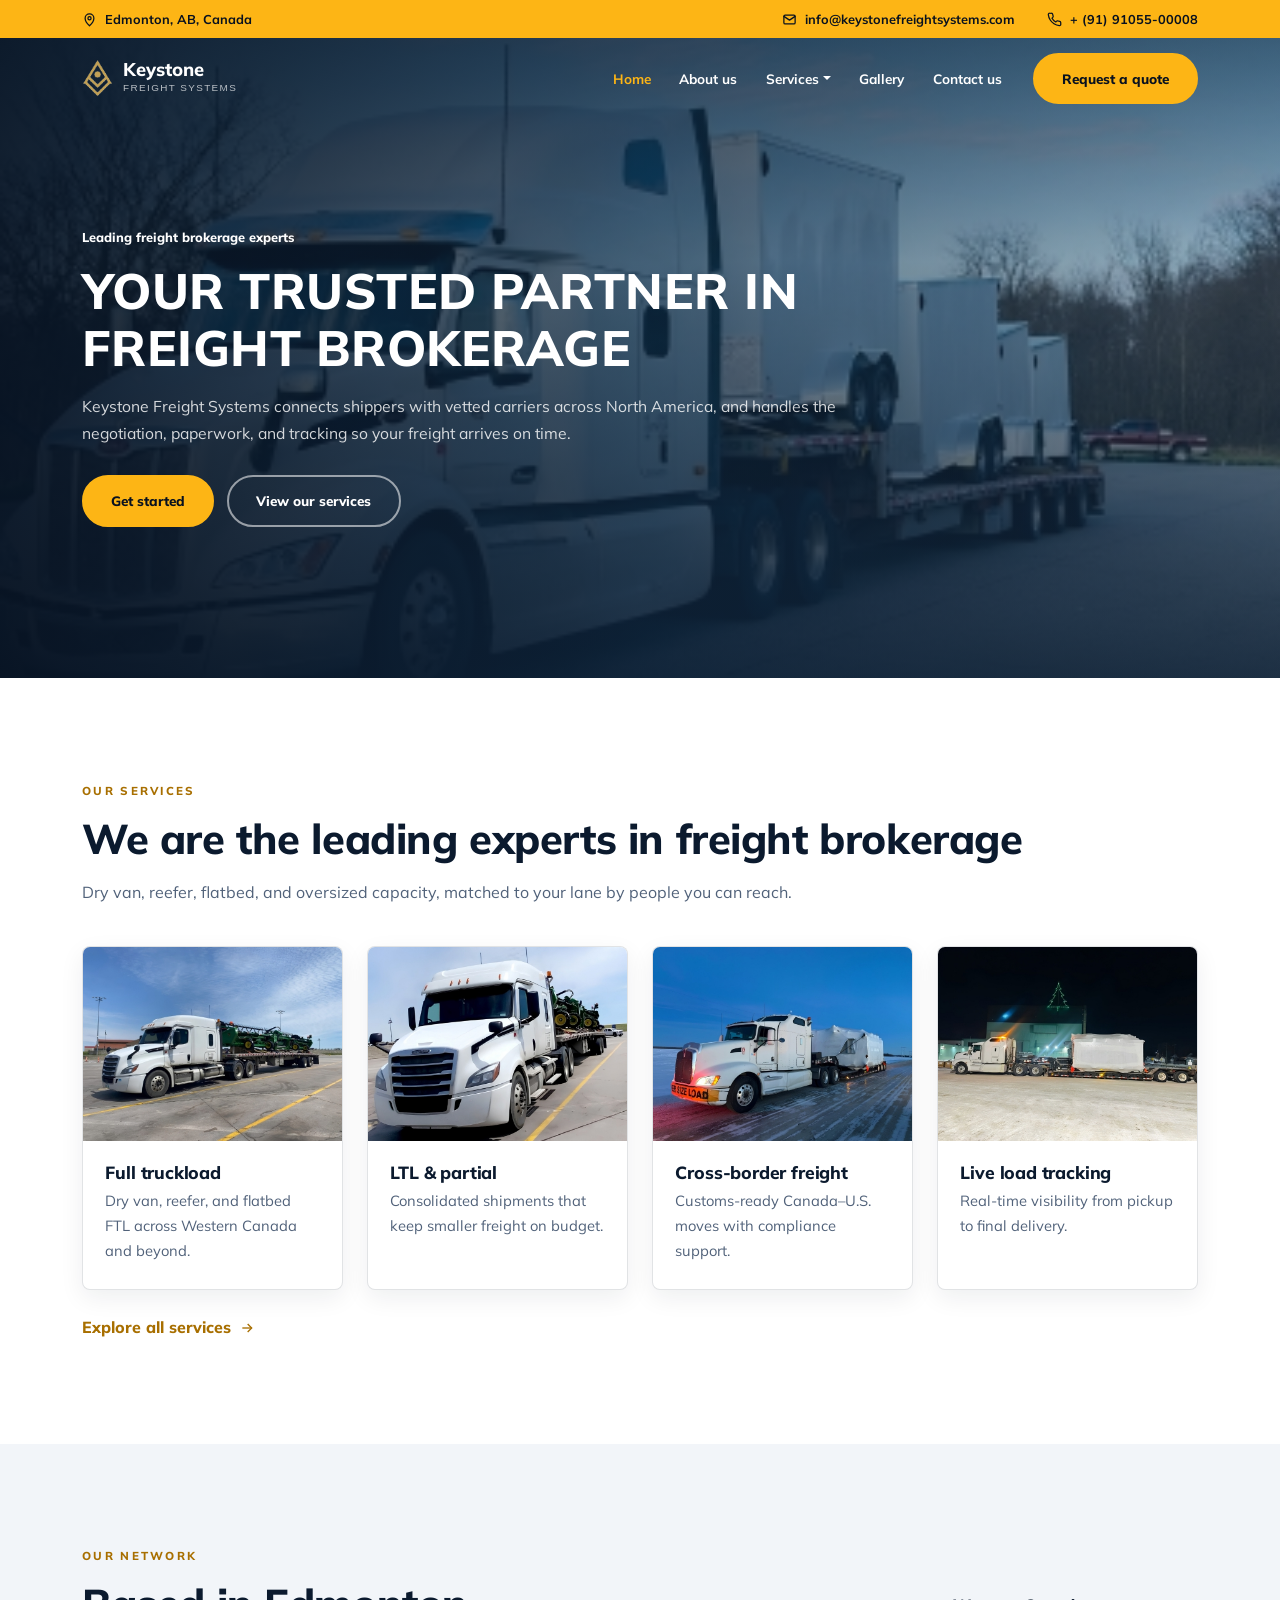
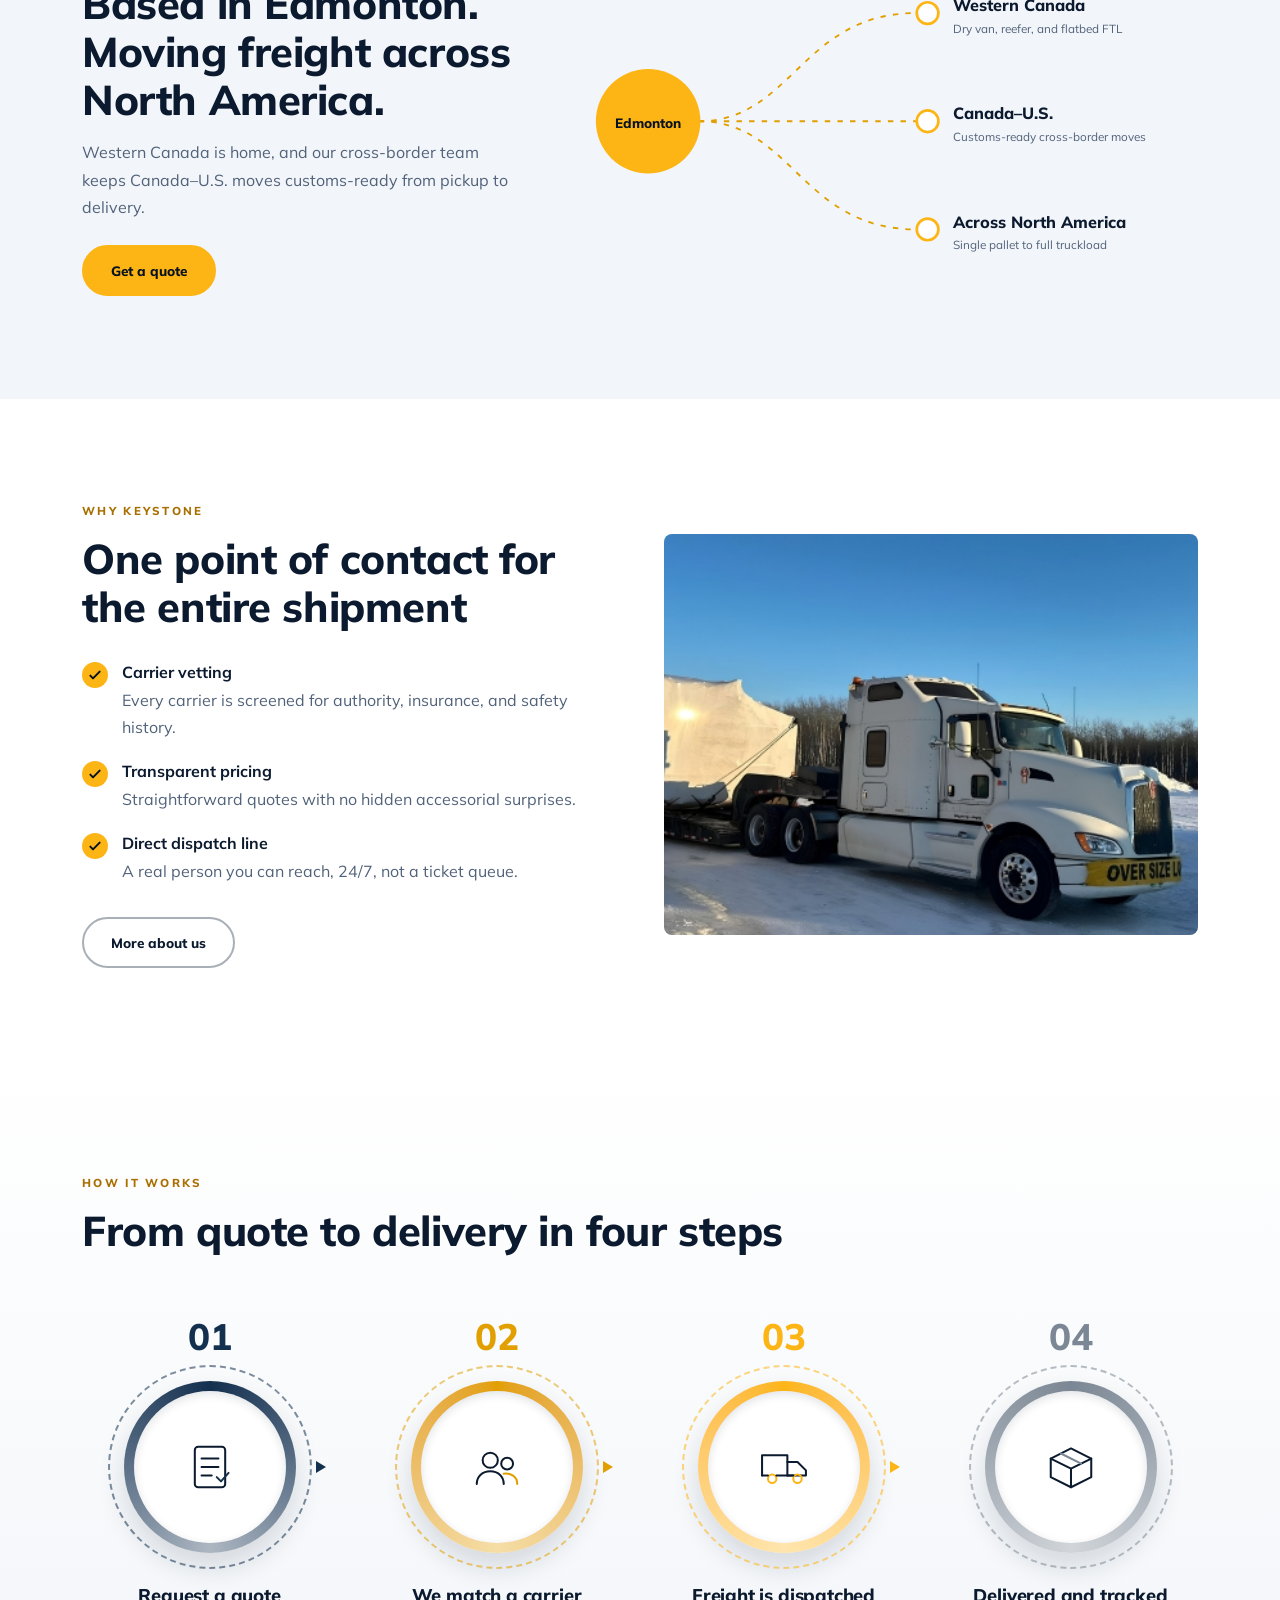
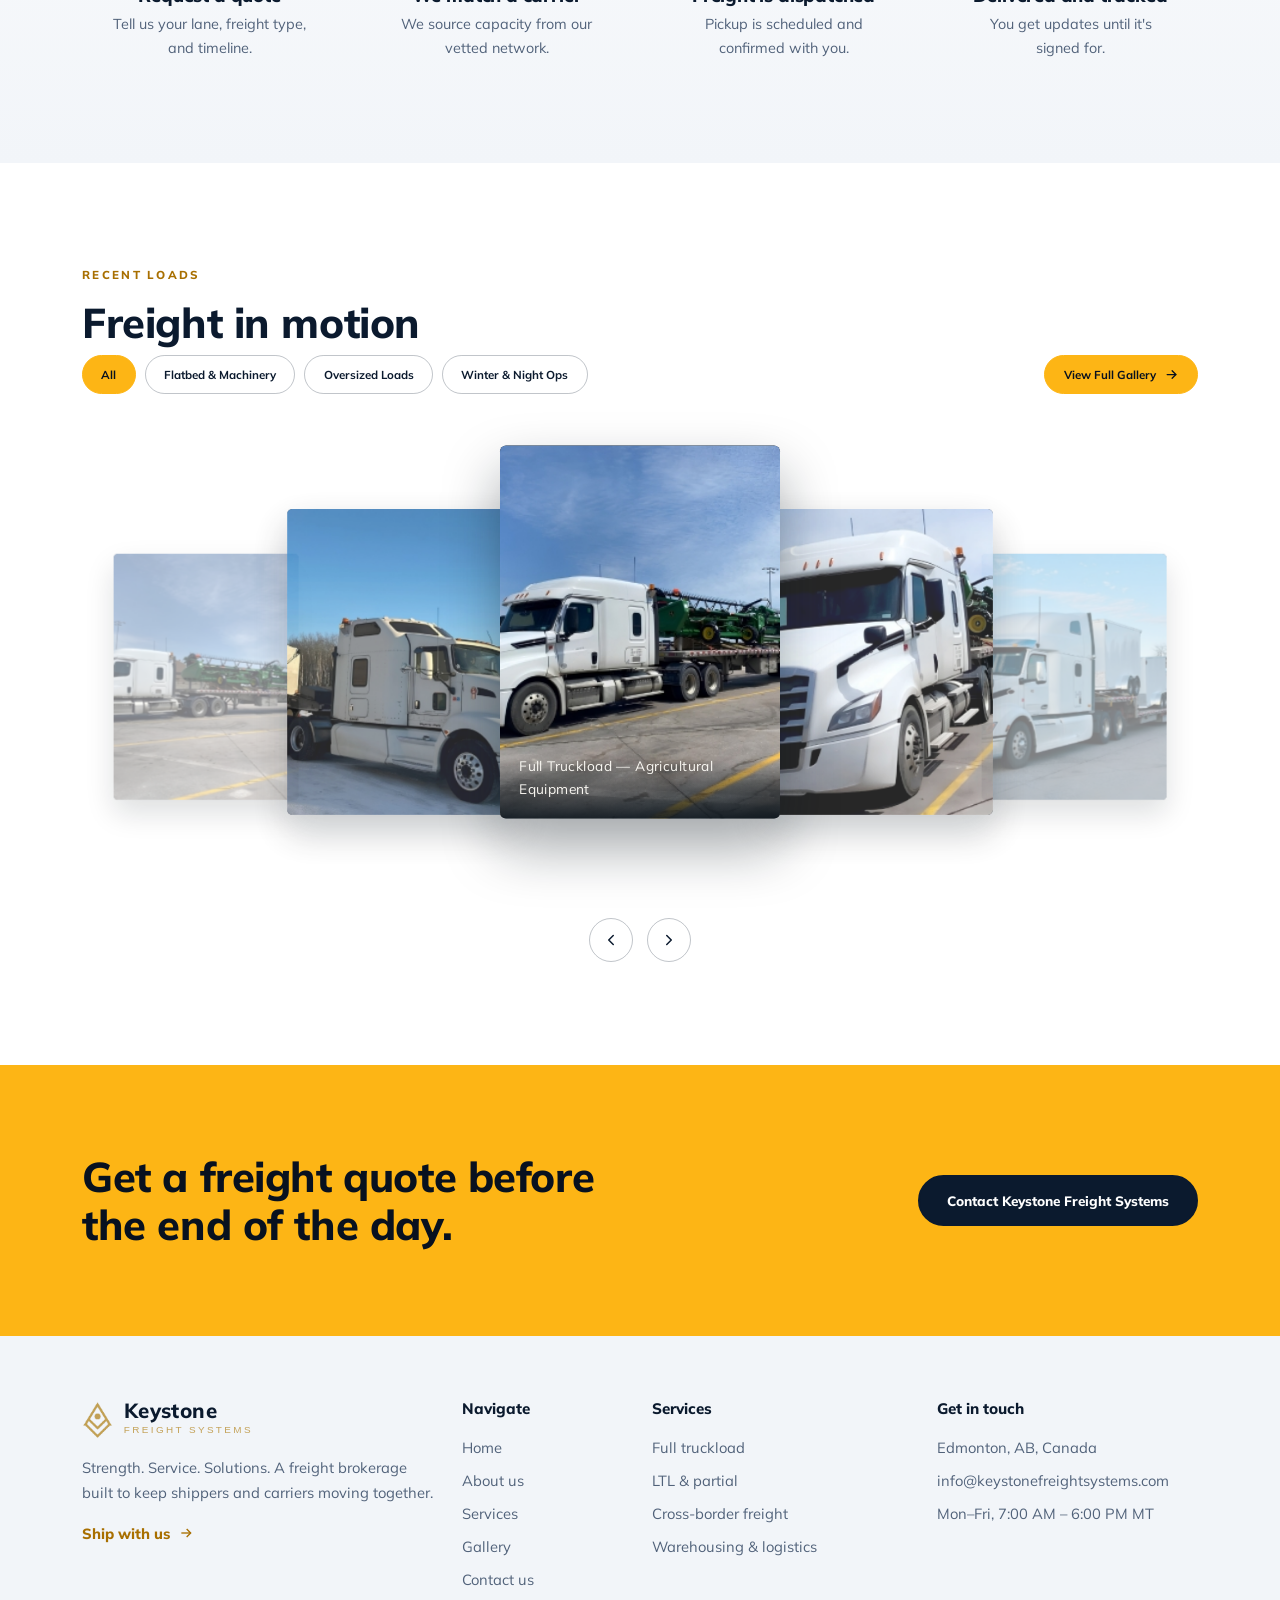
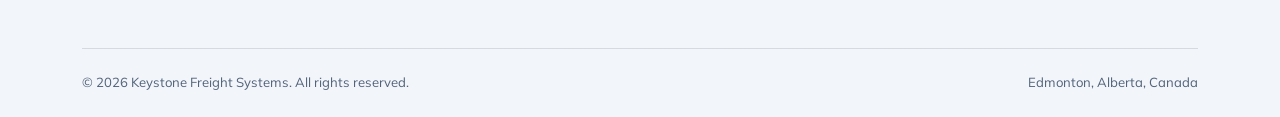
==== commit c1e91bad: "Update index.html" ====
--- a/index.html
+++ b/index.html
@@ -18,7 +18,7 @@
   <div class="container ud-topbar-inner">
     <span class="ud-topbar-item ud-topbar-addr"><svg viewBox="0 0 24 24" aria-hidden="true"><path d="M12 22s7-6.2 7-12a7 7 0 1 0-14 0c0 5.8 7 12 7 12z"/><circle cx="12" cy="10" r="2.5"/></svg>Edmonton, AB, Canada</span>
     <a class="ud-topbar-item" href="mailto:info@keystonefreightsystems.com"><svg viewBox="0 0 24 24" aria-hidden="true"><rect x="3" y="5" width="18" height="14" rx="2"/><path d="M3 7l9 6 9-6"/></svg>info@keystonefreightsystems.com</a>
-    <a class="ud-topbar-item" href="tel:+17805550123"><svg viewBox="0 0 24 24" aria-hidden="true"><path d="M22 16.9v3a2 2 0 0 1-2.2 2 19.8 19.8 0 0 1-8.6-3.1 19.5 19.5 0 0 1-6-6A19.8 19.8 0 0 1 2.1 4.2 2 2 0 0 1 4.1 2h3a2 2 0 0 1 2 1.7c.1 1 .4 1.9.7 2.8a2 2 0 0 1-.5 2.1L8 9.9a16 16 0 0 0 6 6l1.3-1.3a2 2 0 0 1 2.1-.4c.9.3 1.8.6 2.8.7a2 2 0 0 1 1.7 2z"/></svg>+1 (780) 555-0123</a>
+    <a class="ud-topbar-item" href="tel:9105500008"><svg viewBox="0 0 24 24" aria-hidden="true"><path d="M22 16.9v3a2 2 0 0 1-2.2 2 19.8 19.8 0 0 1-8.6-3.1 19.5 19.5 0 0 1-6-6A19.8 19.8 0 0 1 2.1 4.2 2 2 0 0 1 4.1 2h3a2 2 0 0 1 2 1.7c.1 1 .4 1.9.7 2.8a2 2 0 0 1-.5 2.1L8 9.9a16 16 0 0 0 6 6l1.3-1.3a2 2 0 0 1 2.1-.4c.9.3 1.8.6 2.8.7a2 2 0 0 1 1.7 2z"/></svg>+ (91) 91055-00008</a>
   </div>
 </div>
 
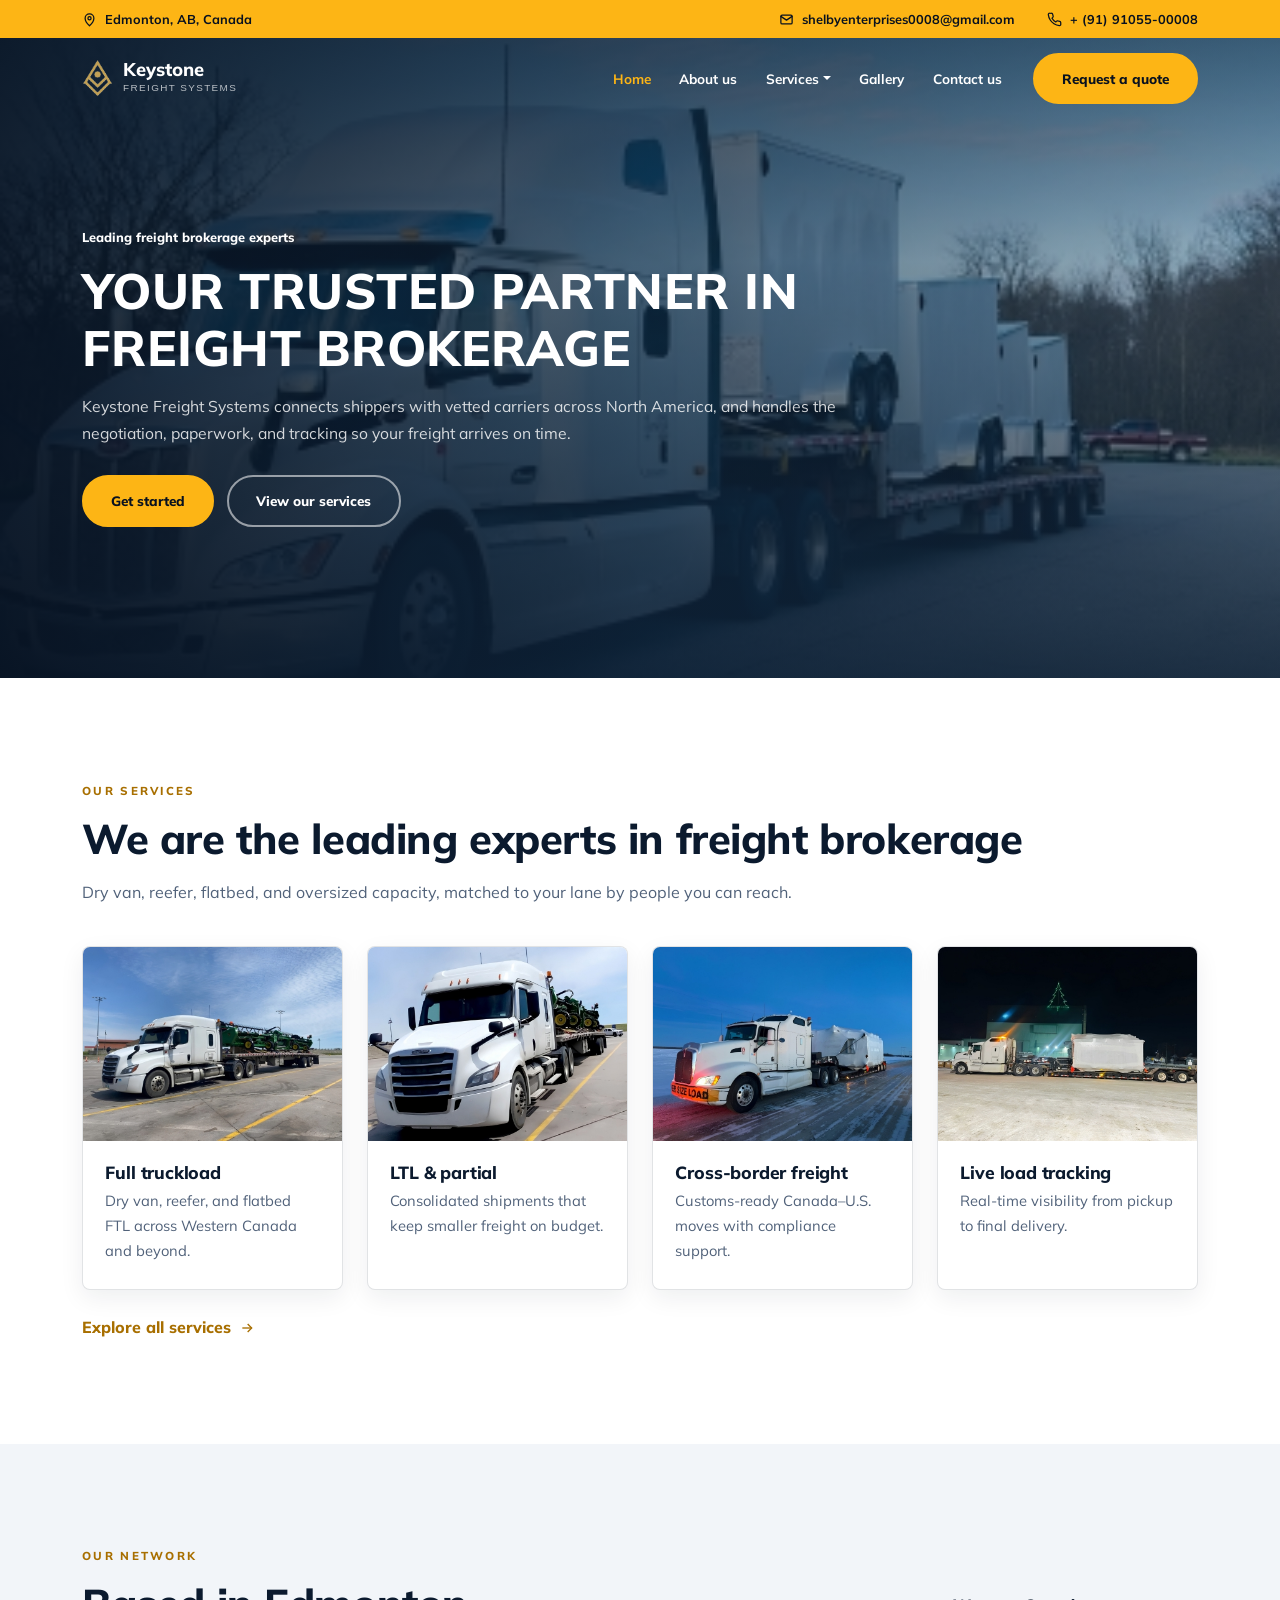
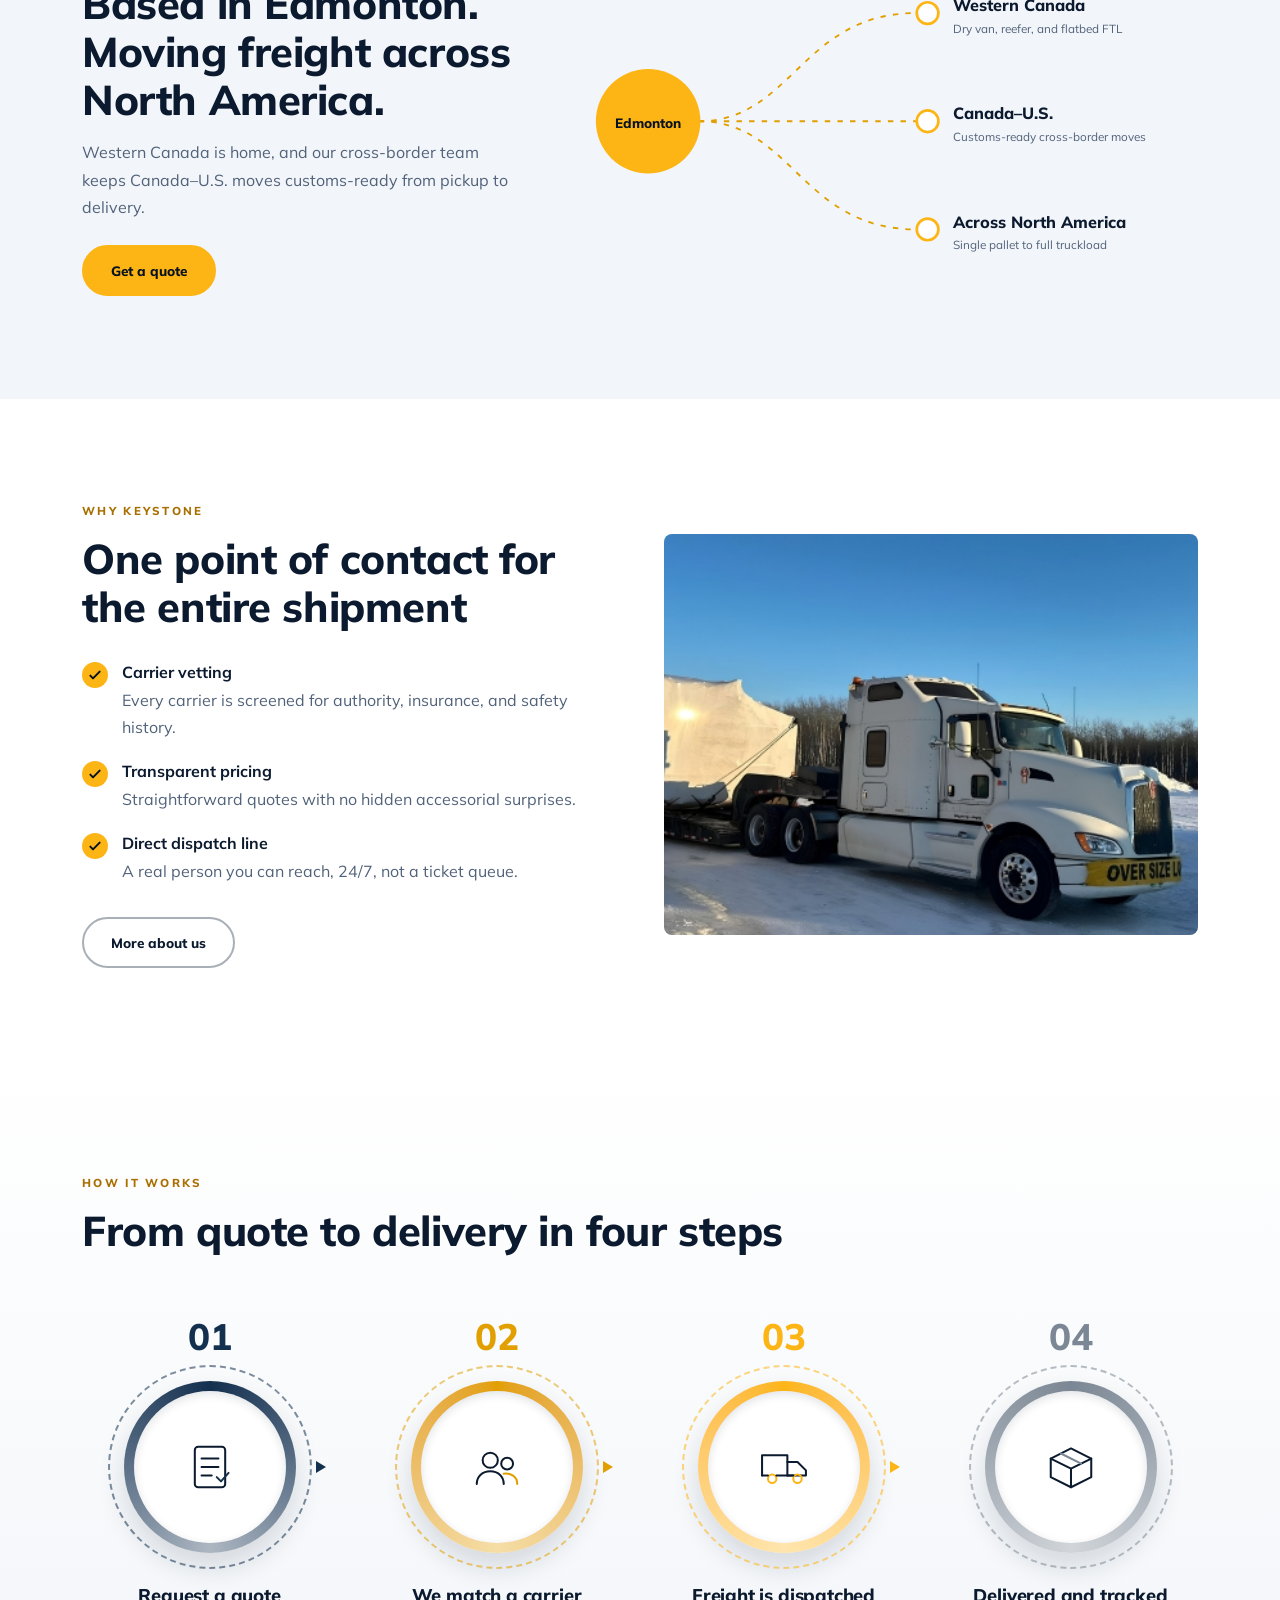
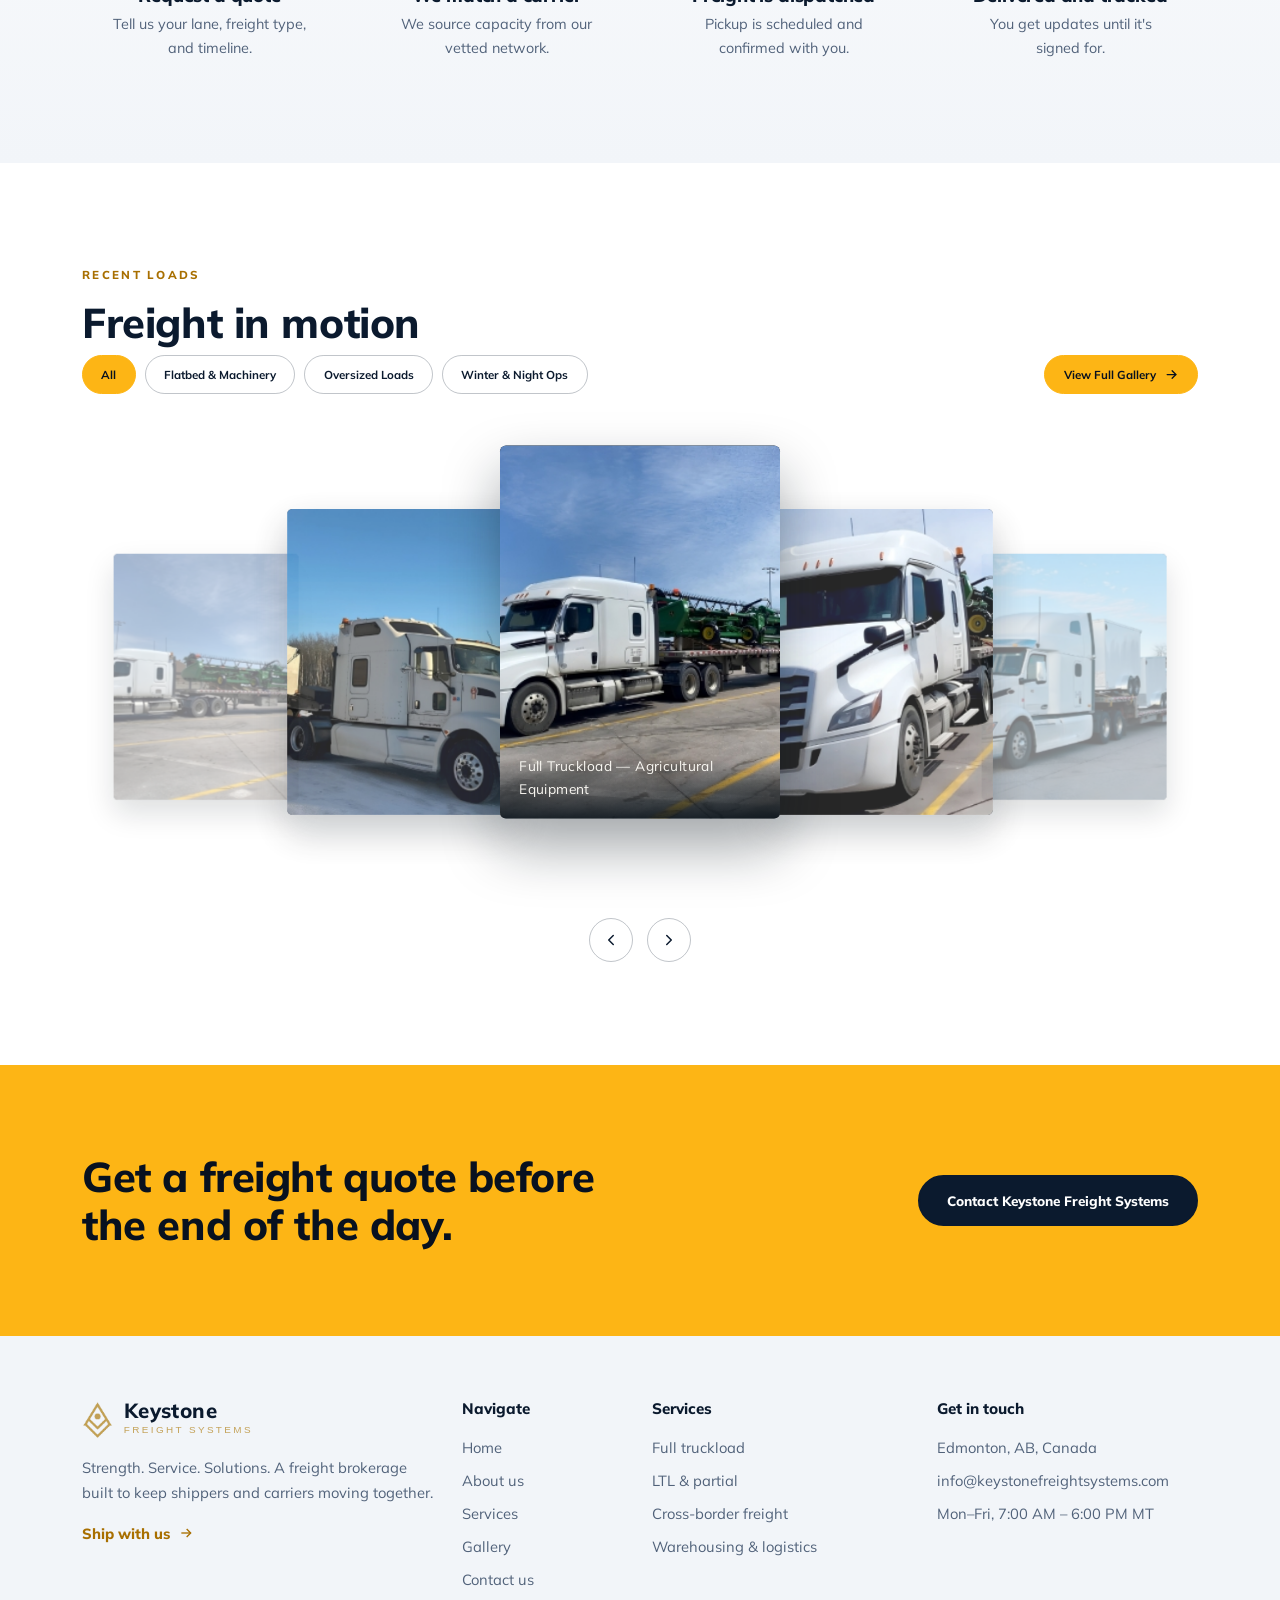
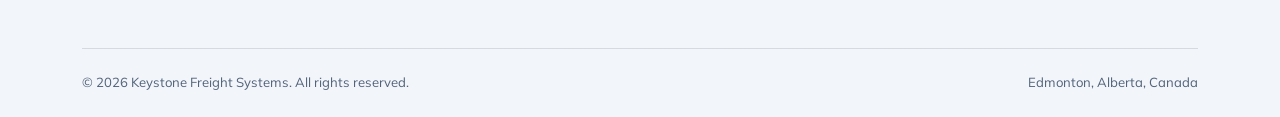
==== commit 4f9272b1: "Update index.html" ====
--- a/index.html
+++ b/index.html
@@ -17,7 +17,7 @@
 <div class="ud-topbar">
   <div class="container ud-topbar-inner">
     <span class="ud-topbar-item ud-topbar-addr"><svg viewBox="0 0 24 24" aria-hidden="true"><path d="M12 22s7-6.2 7-12a7 7 0 1 0-14 0c0 5.8 7 12 7 12z"/><circle cx="12" cy="10" r="2.5"/></svg>Edmonton, AB, Canada</span>
-    <a class="ud-topbar-item" href="mailto:info@keystonefreightsystems.com"><svg viewBox="0 0 24 24" aria-hidden="true"><rect x="3" y="5" width="18" height="14" rx="2"/><path d="M3 7l9 6 9-6"/></svg>info@keystonefreightsystems.com</a>
+    <a class="ud-topbar-item" href="mailto:shelbyenterprises0008@gmail.com"><svg viewBox="0 0 24 24" aria-hidden="true"><rect x="3" y="5" width="18" height="14" rx="2"/><path d="M3 7l9 6 9-6"/></svg>shelbyenterprises0008@gmail.com</a>
     <a class="ud-topbar-item" href="tel:9105500008"><svg viewBox="0 0 24 24" aria-hidden="true"><path d="M22 16.9v3a2 2 0 0 1-2.2 2 19.8 19.8 0 0 1-8.6-3.1 19.5 19.5 0 0 1-6-6A19.8 19.8 0 0 1 2.1 4.2 2 2 0 0 1 4.1 2h3a2 2 0 0 1 2 1.7c.1 1 .4 1.9.7 2.8a2 2 0 0 1-.5 2.1L8 9.9a16 16 0 0 0 6 6l1.3-1.3a2 2 0 0 1 2.1-.4c.9.3 1.8.6 2.8.7a2 2 0 0 1 1.7 2z"/></svg>+ (91) 91055-00008</a>
   </div>
 </div>
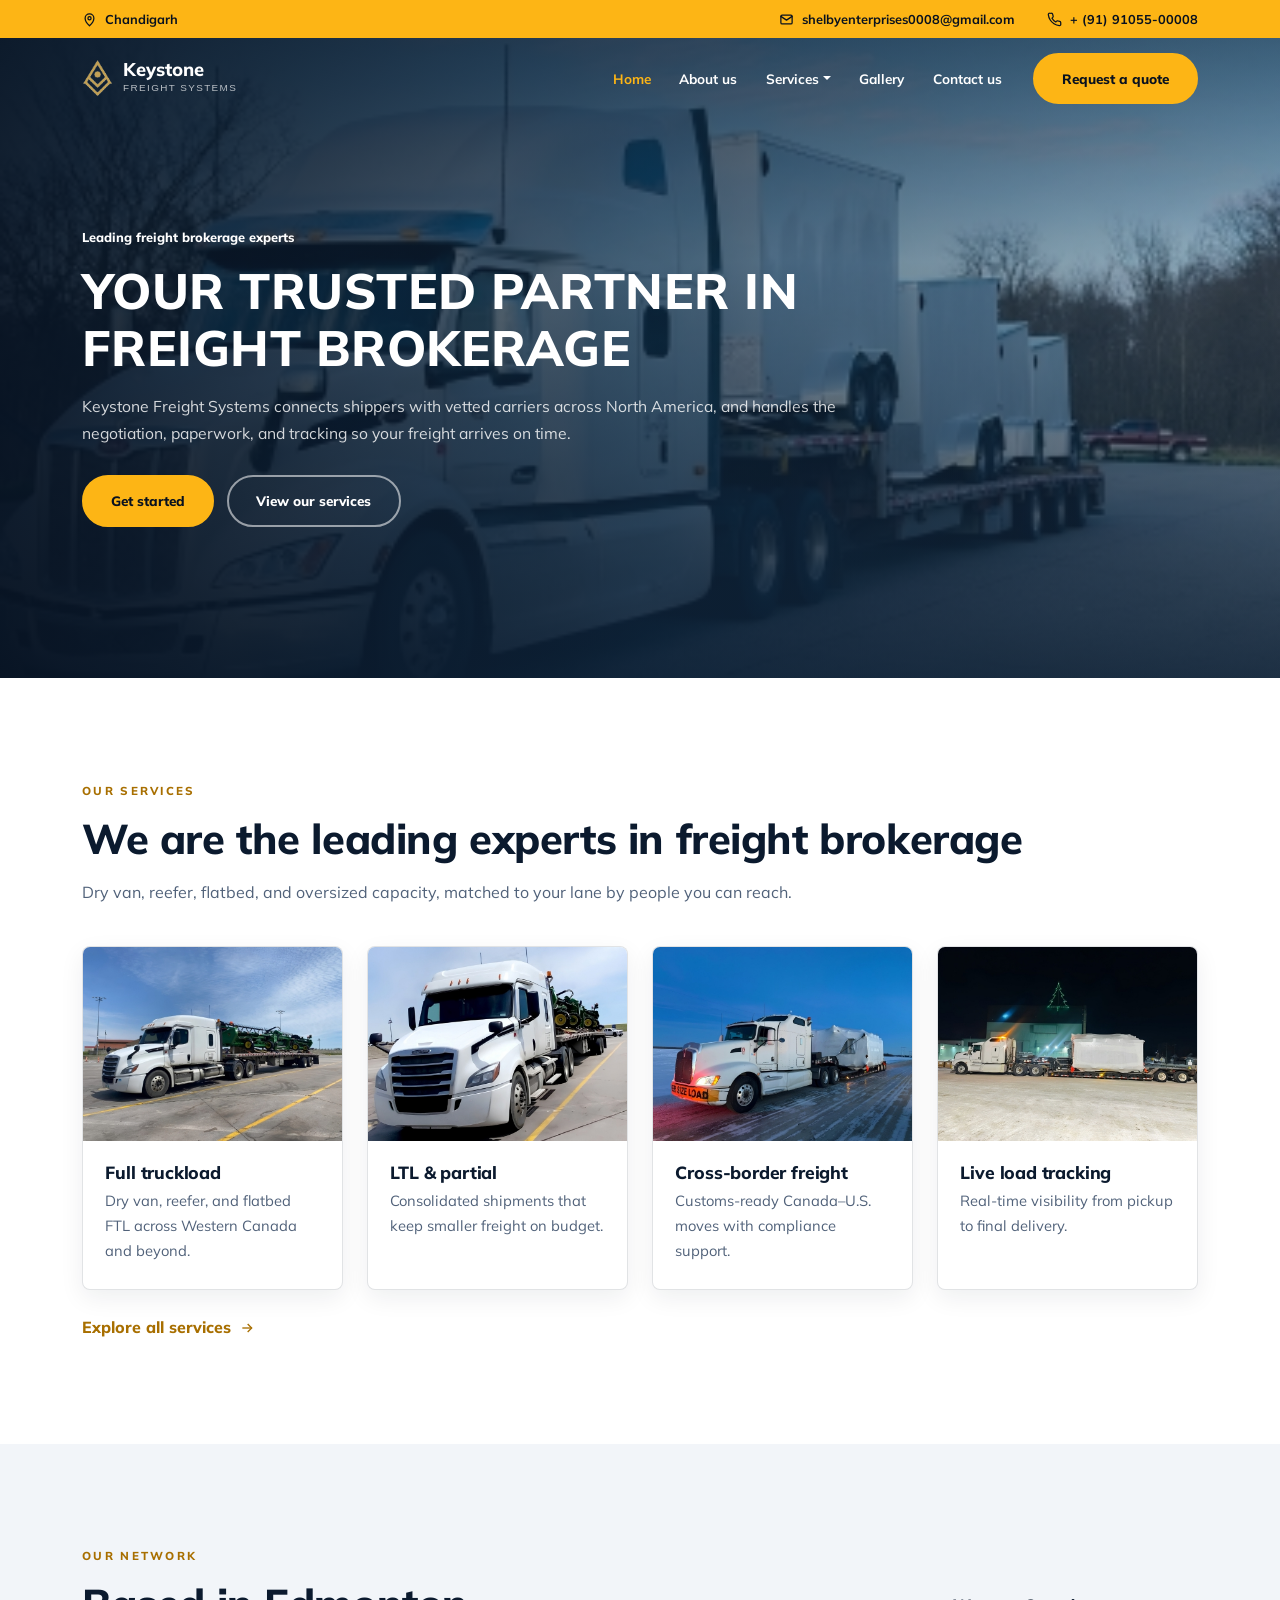
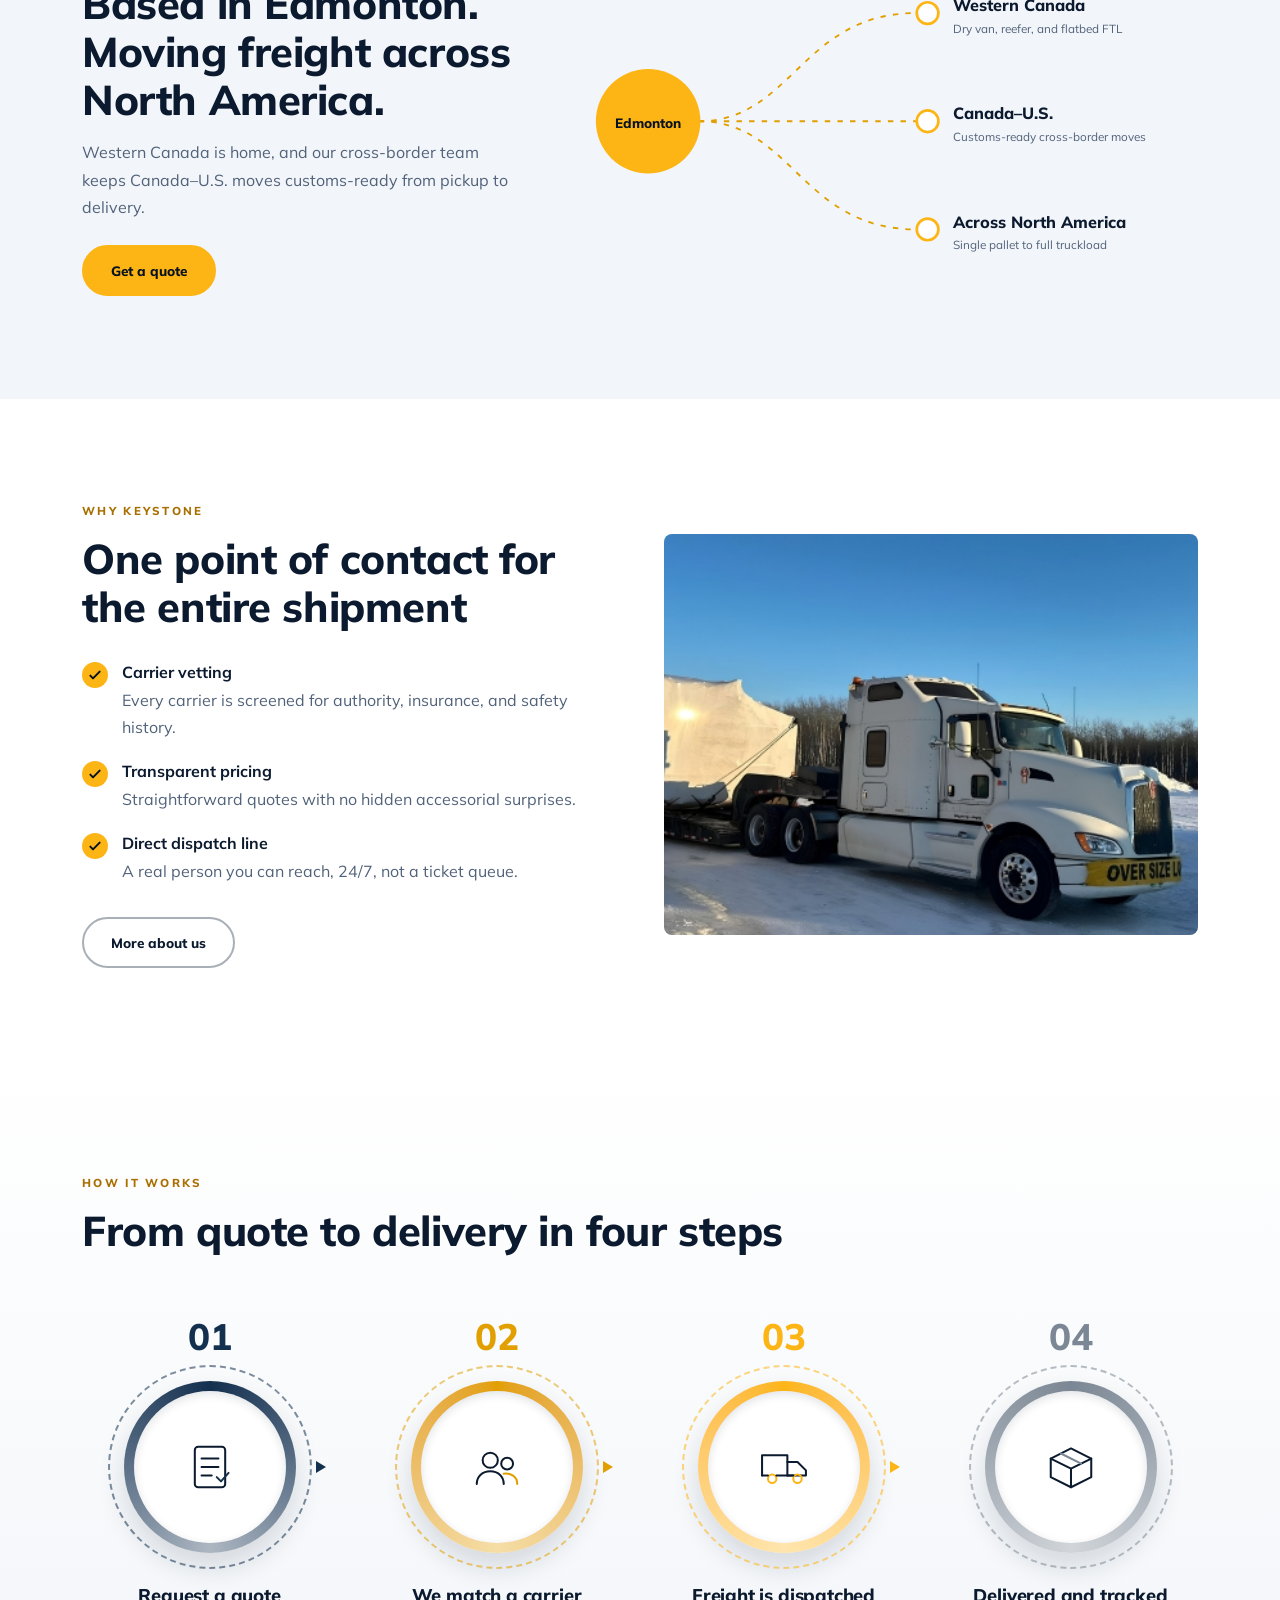
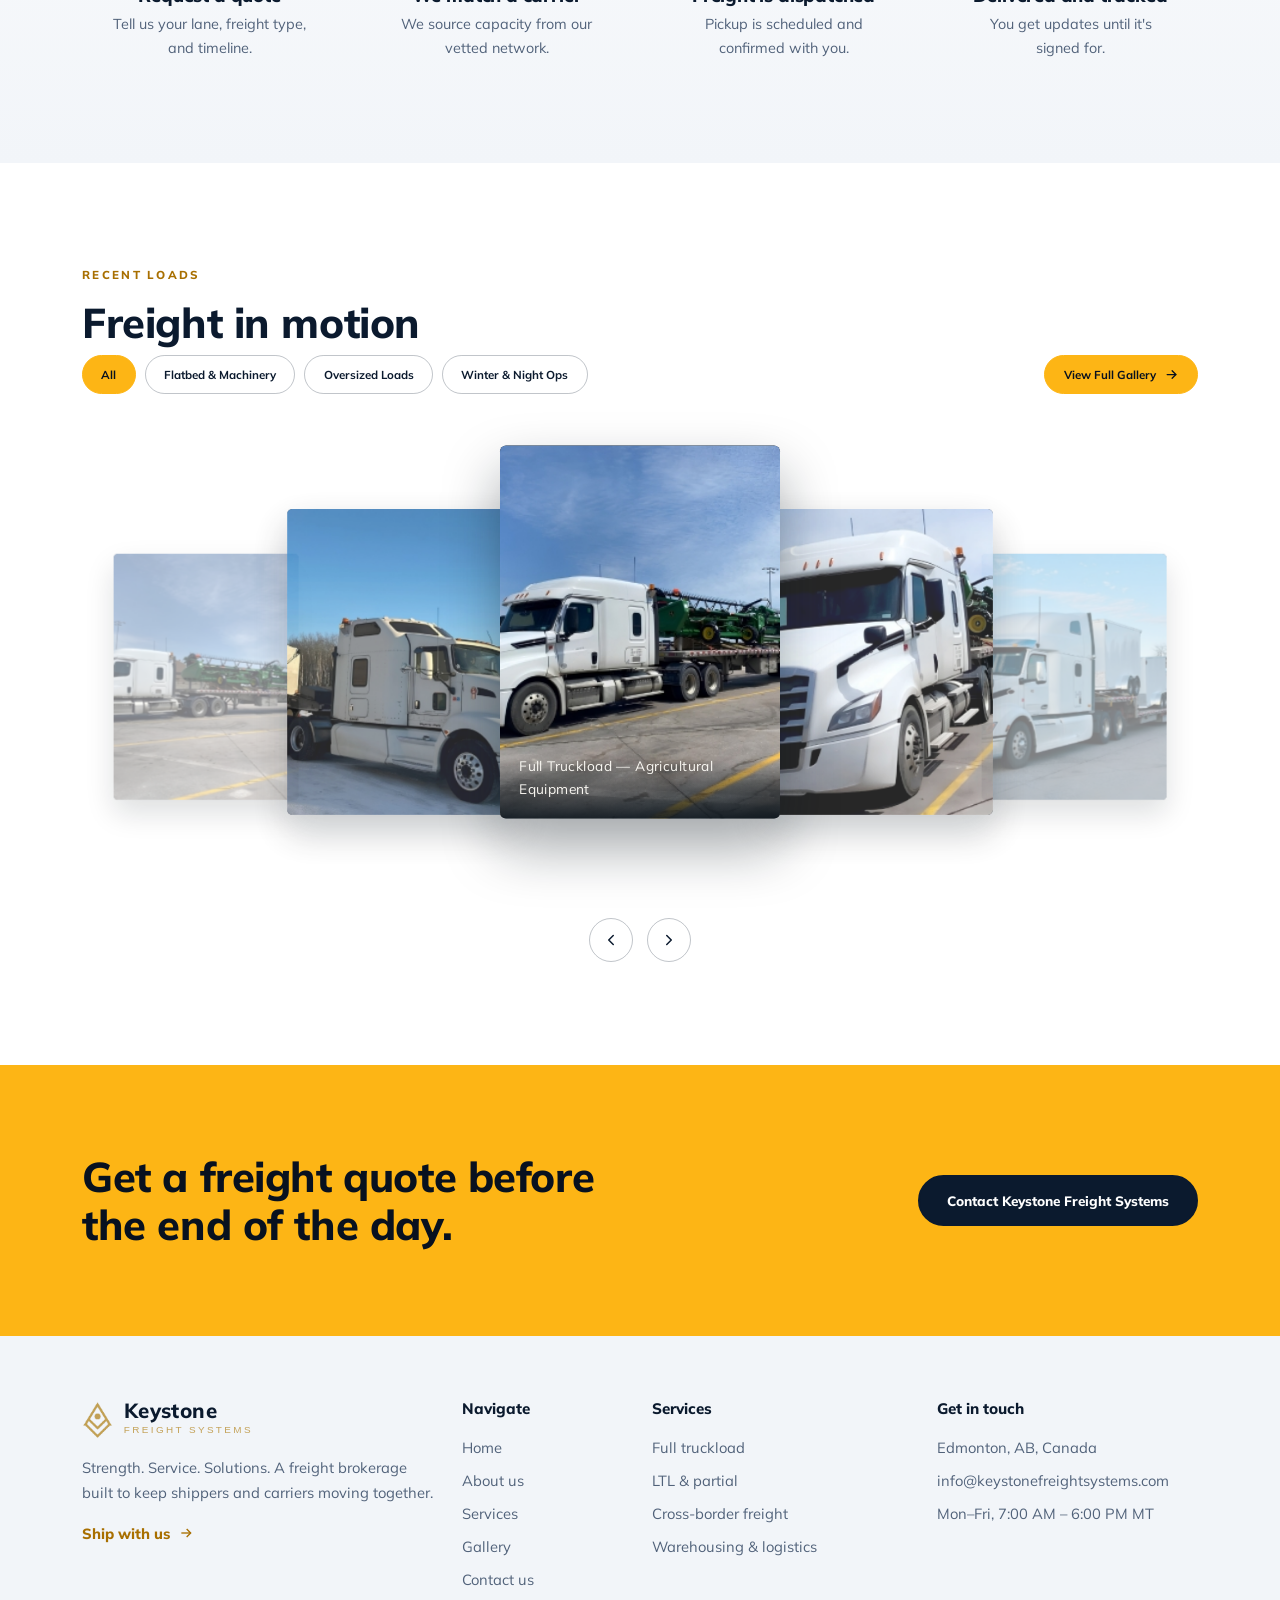
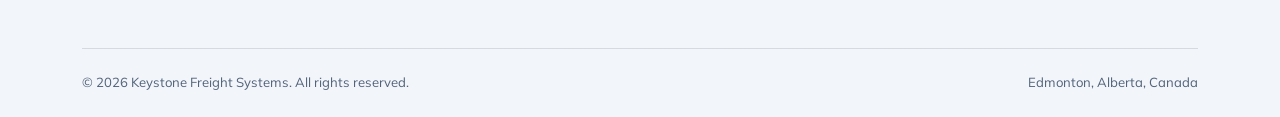
==== commit dac5a107: "Update index.html" ====
--- a/index.html
+++ b/index.html
@@ -16,7 +16,7 @@
 
 <div class="ud-topbar">
   <div class="container ud-topbar-inner">
-    <span class="ud-topbar-item ud-topbar-addr"><svg viewBox="0 0 24 24" aria-hidden="true"><path d="M12 22s7-6.2 7-12a7 7 0 1 0-14 0c0 5.8 7 12 7 12z"/><circle cx="12" cy="10" r="2.5"/></svg>Edmonton, AB, Canada</span>
+    <span class="ud-topbar-item ud-topbar-addr"><svg viewBox="0 0 24 24" aria-hidden="true"><path d="M12 22s7-6.2 7-12a7 7 0 1 0-14 0c0 5.8 7 12 7 12z"/><circle cx="12" cy="10" r="2.5"/></svg>Chandigarh</span>
     <a class="ud-topbar-item" href="mailto:shelbyenterprises0008@gmail.com"><svg viewBox="0 0 24 24" aria-hidden="true"><rect x="3" y="5" width="18" height="14" rx="2"/><path d="M3 7l9 6 9-6"/></svg>shelbyenterprises0008@gmail.com</a>
     <a class="ud-topbar-item" href="tel:9105500008"><svg viewBox="0 0 24 24" aria-hidden="true"><path d="M22 16.9v3a2 2 0 0 1-2.2 2 19.8 19.8 0 0 1-8.6-3.1 19.5 19.5 0 0 1-6-6A19.8 19.8 0 0 1 2.1 4.2 2 2 0 0 1 4.1 2h3a2 2 0 0 1 2 1.7c.1 1 .4 1.9.7 2.8a2 2 0 0 1-.5 2.1L8 9.9a16 16 0 0 0 6 6l1.3-1.3a2 2 0 0 1 2.1-.4c.9.3 1.8.6 2.8.7a2 2 0 0 1 1.7 2z"/></svg>+ (91) 91055-00008</a>
   </div>
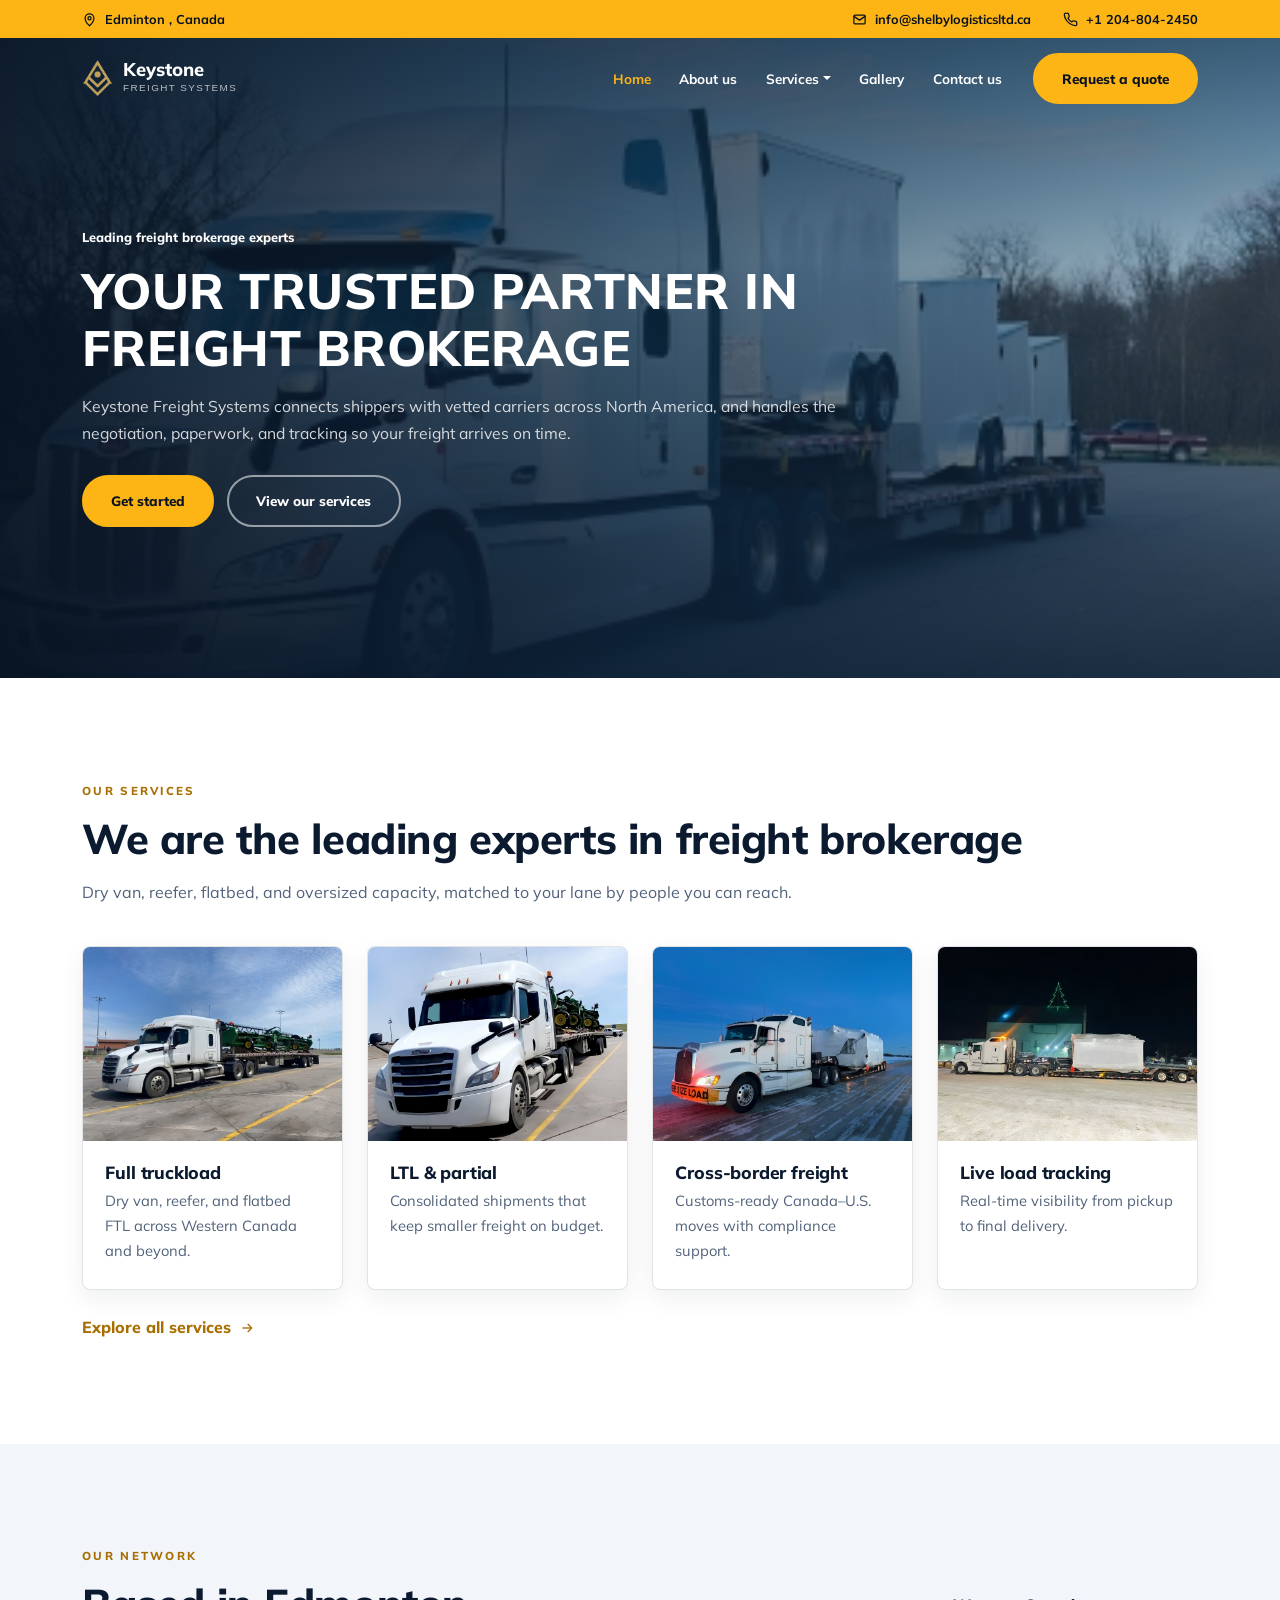
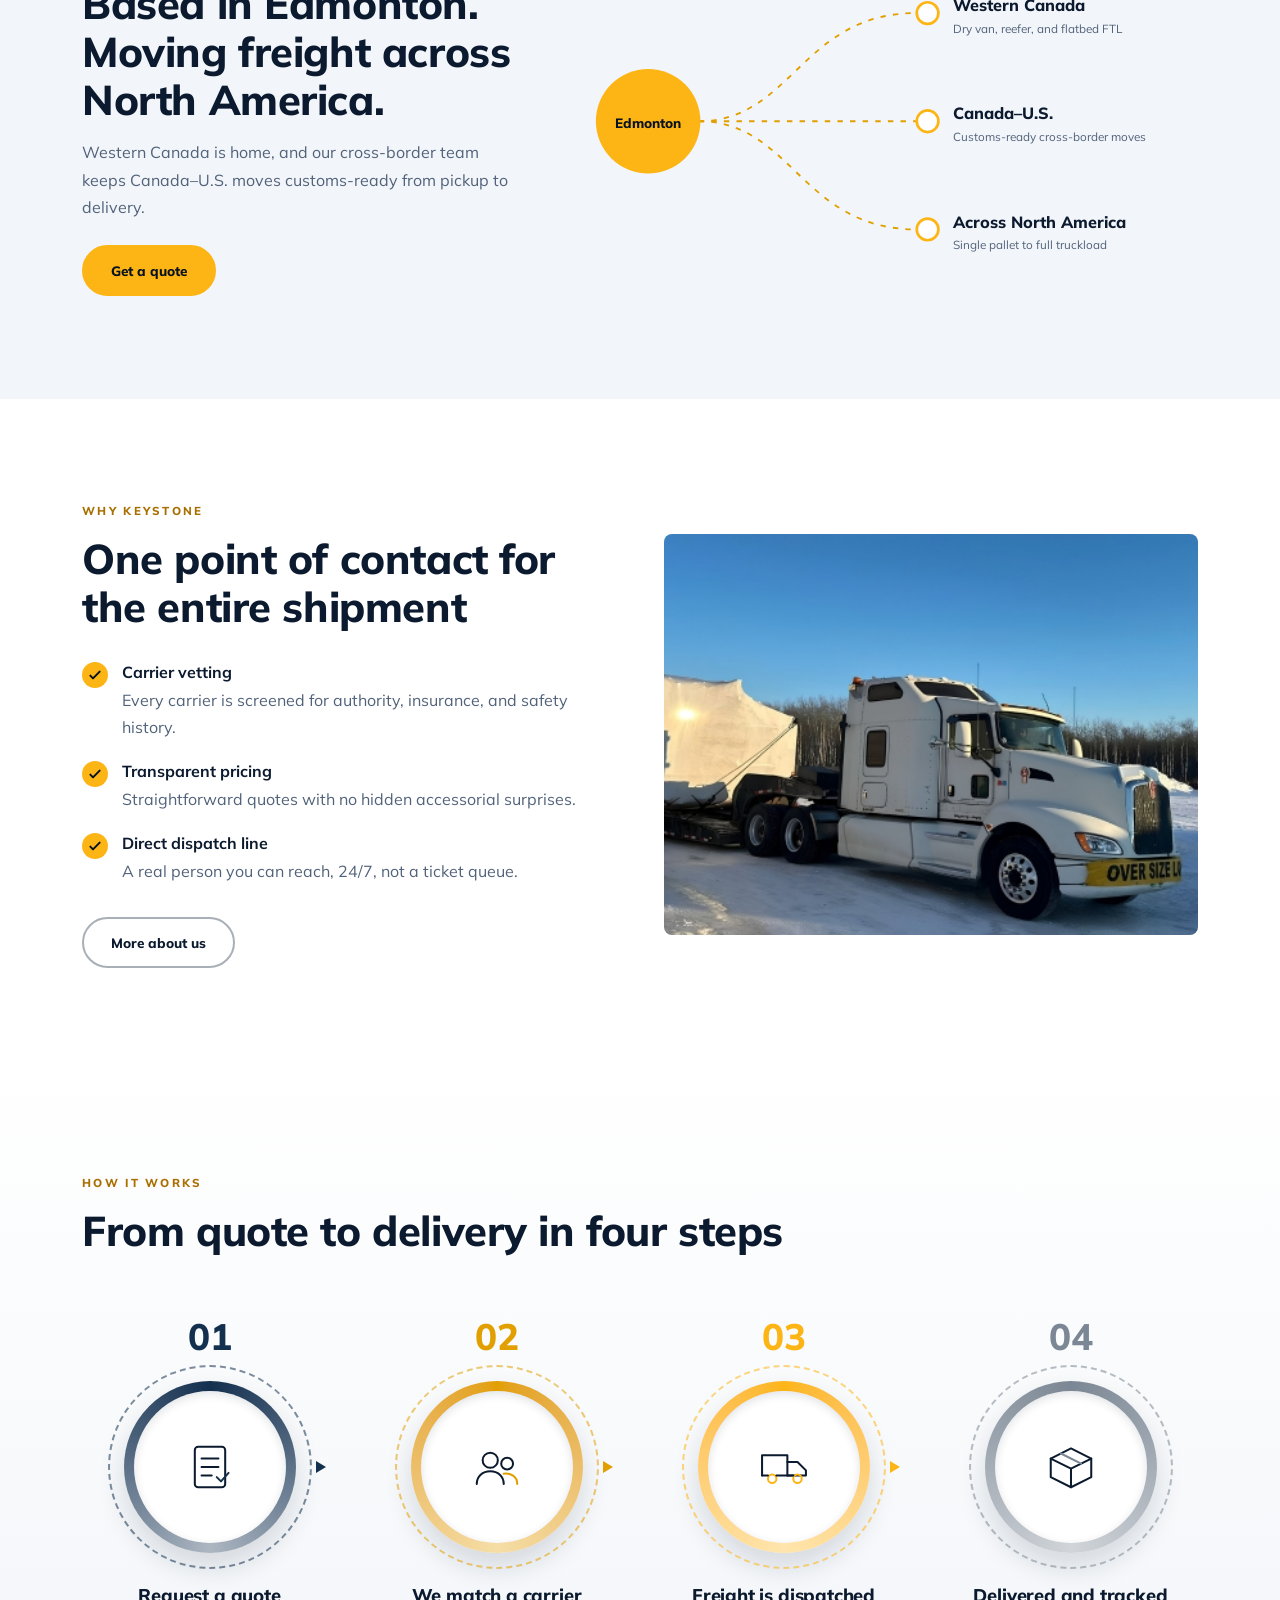
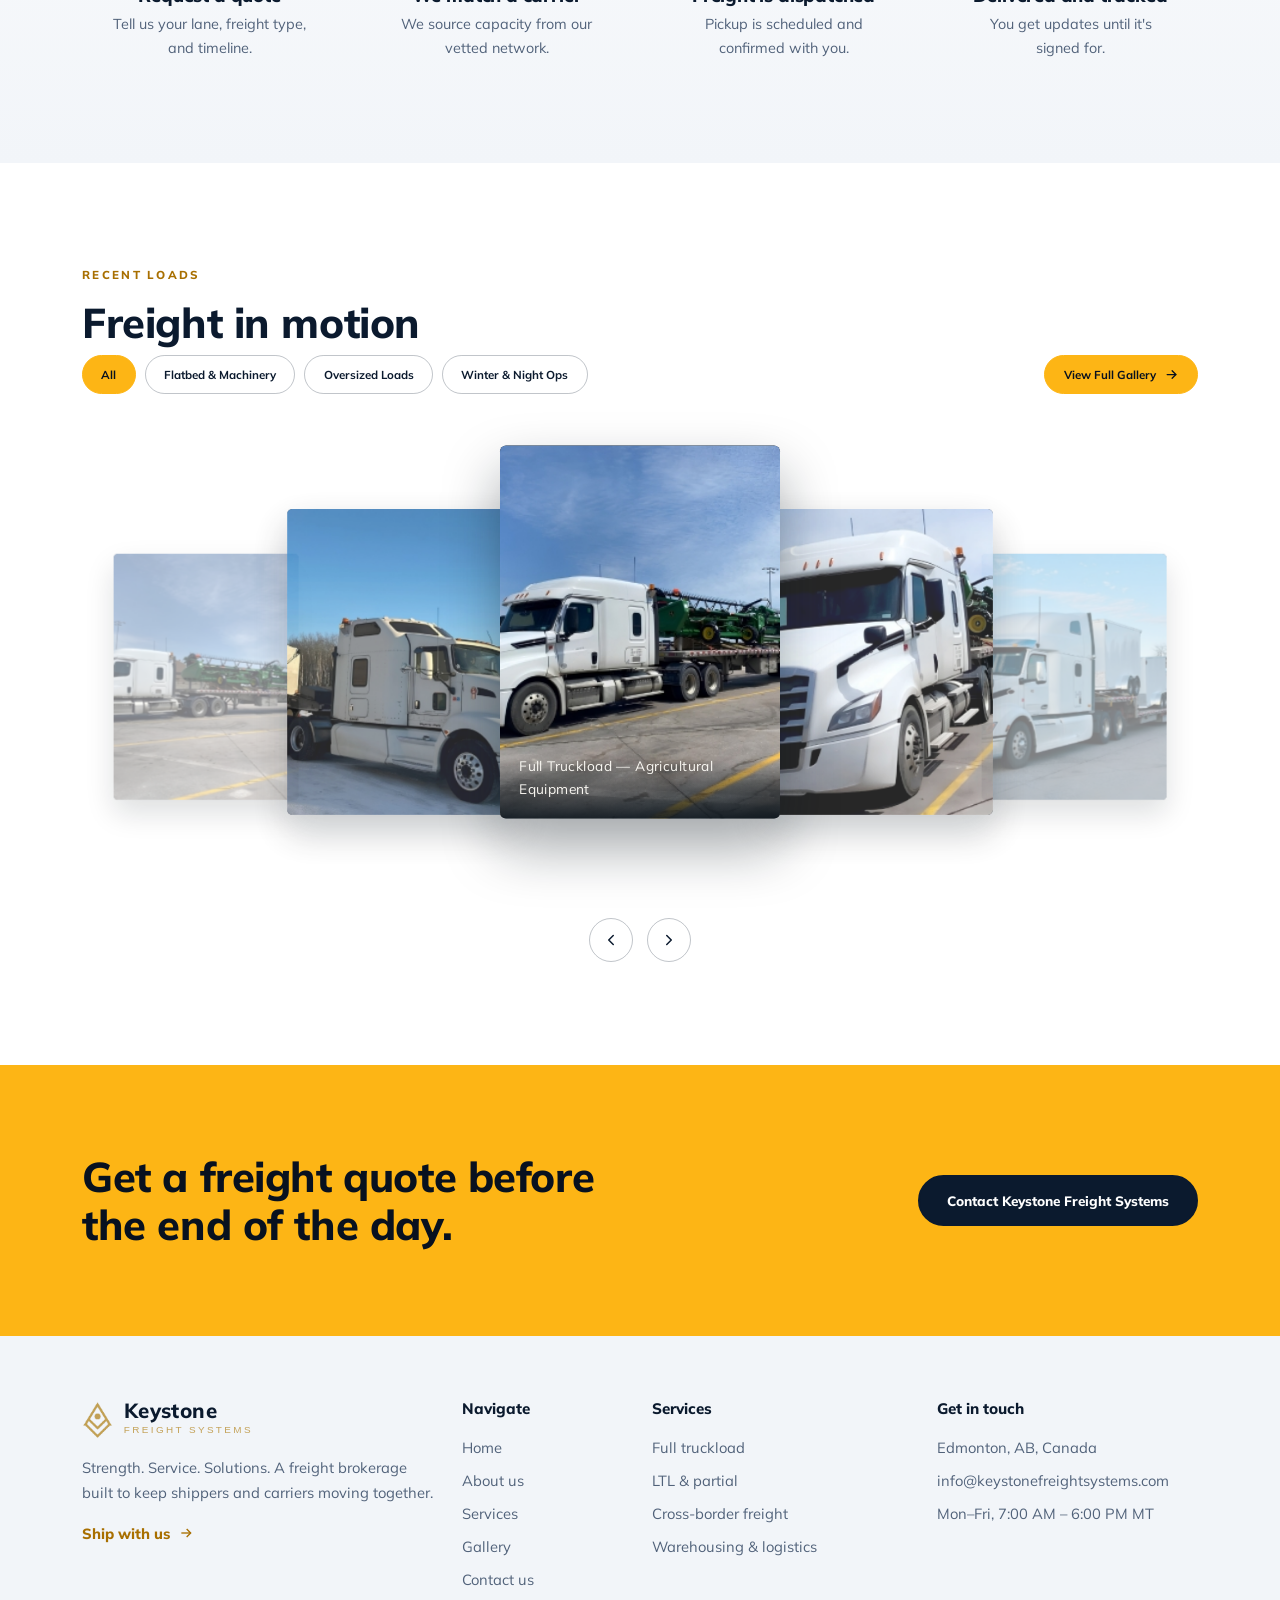
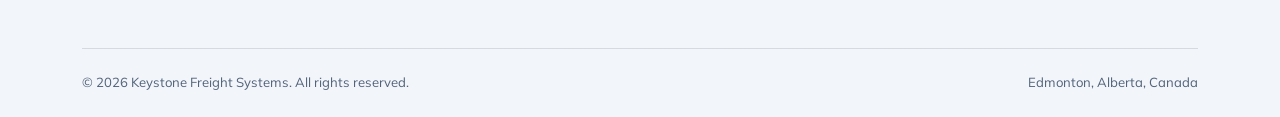
==== commit d0e6809a: "Update index.html" ====
--- a/index.html
+++ b/index.html
@@ -16,9 +16,9 @@
 
 <div class="ud-topbar">
   <div class="container ud-topbar-inner">
-    <span class="ud-topbar-item ud-topbar-addr"><svg viewBox="0 0 24 24" aria-hidden="true"><path d="M12 22s7-6.2 7-12a7 7 0 1 0-14 0c0 5.8 7 12 7 12z"/><circle cx="12" cy="10" r="2.5"/></svg>Chandigarh</span>
-    <a class="ud-topbar-item" href="mailto:shelbyenterprises0008@gmail.com"><svg viewBox="0 0 24 24" aria-hidden="true"><rect x="3" y="5" width="18" height="14" rx="2"/><path d="M3 7l9 6 9-6"/></svg>shelbyenterprises0008@gmail.com</a>
-    <a class="ud-topbar-item" href="tel:9105500008"><svg viewBox="0 0 24 24" aria-hidden="true"><path d="M22 16.9v3a2 2 0 0 1-2.2 2 19.8 19.8 0 0 1-8.6-3.1 19.5 19.5 0 0 1-6-6A19.8 19.8 0 0 1 2.1 4.2 2 2 0 0 1 4.1 2h3a2 2 0 0 1 2 1.7c.1 1 .4 1.9.7 2.8a2 2 0 0 1-.5 2.1L8 9.9a16 16 0 0 0 6 6l1.3-1.3a2 2 0 0 1 2.1-.4c.9.3 1.8.6 2.8.7a2 2 0 0 1 1.7 2z"/></svg>+ (91) 91055-00008</a>
+    <span class="ud-topbar-item ud-topbar-addr"><svg viewBox="0 0 24 24" aria-hidden="true"><path d="M12 22s7-6.2 7-12a7 7 0 1 0-14 0c0 5.8 7 12 7 12z"/><circle cx="12" cy="10" r="2.5"/></svg>Edminton , Canada</span>
+    <a class="ud-topbar-item" href="mailto:info@shelbylogisticsltd.ca"><svg viewBox="0 0 24 24" aria-hidden="true"><rect x="3" y="5" width="18" height="14" rx="2"/><path d="M3 7l9 6 9-6"/></svg>info@shelbylogisticsltd.ca</a>
+    <a class="ud-topbar-item" href="tel:2048042450"><svg viewBox="0 0 24 24" aria-hidden="true"><path d="M22 16.9v3a2 2 0 0 1-2.2 2 19.8 19.8 0 0 1-8.6-3.1 19.5 19.5 0 0 1-6-6A19.8 19.8 0 0 1 2.1 4.2 2 2 0 0 1 4.1 2h3a2 2 0 0 1 2 1.7c.1 1 .4 1.9.7 2.8a2 2 0 0 1-.5 2.1L8 9.9a16 16 0 0 0 6 6l1.3-1.3a2 2 0 0 1 2.1-.4c.9.3 1.8.6 2.8.7a2 2 0 0 1 1.7 2z"/></svg>+1 204-804-2450</a>
   </div>
 </div>
 
